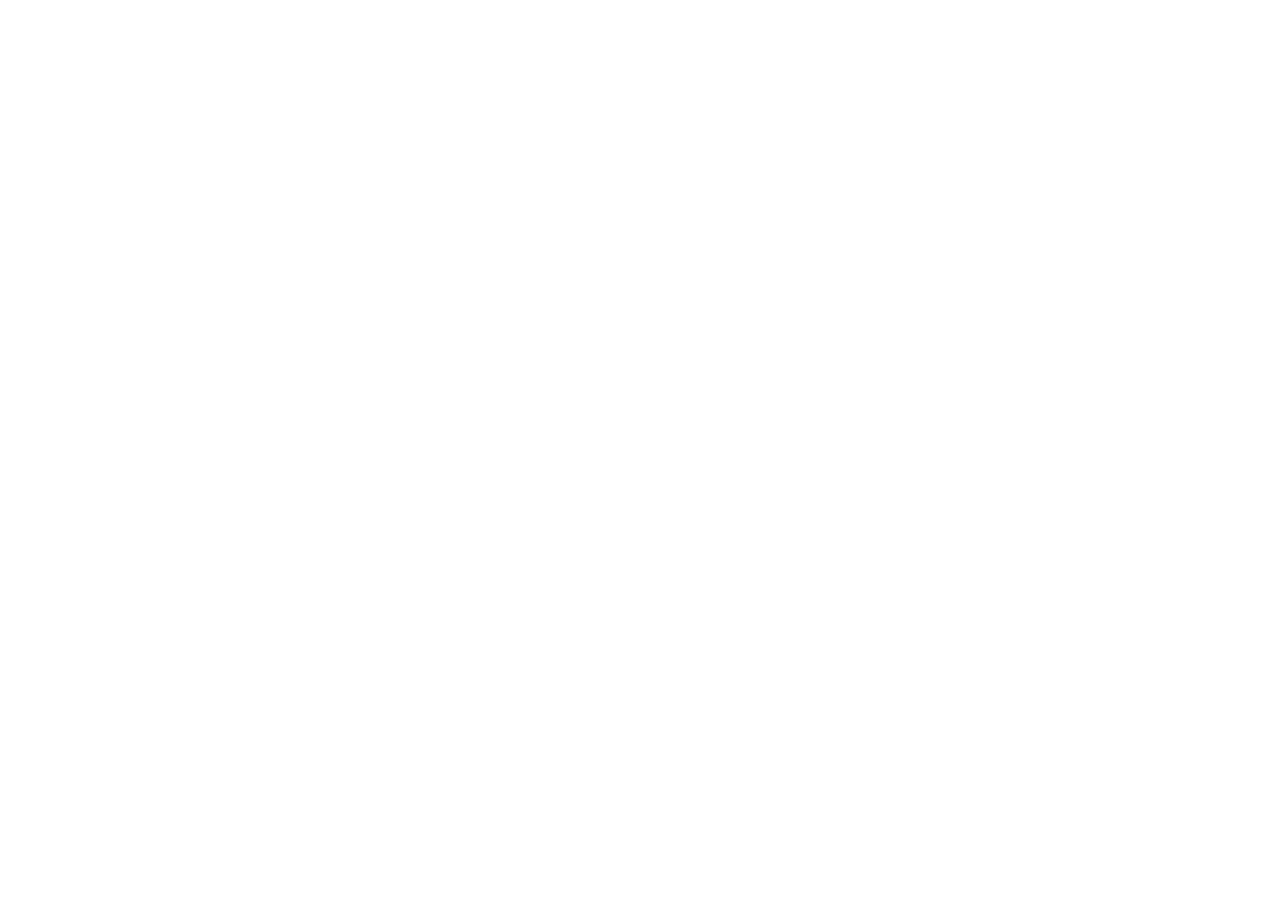
==== index.html @ eac00b84 "Initial commit" ====
<!DOCTYPE html>
<html >
<head><meta charset="utf-8">
<meta name="viewport" content="width=device-width, initial-scale=1"><link rel="modulepreload" as="script" crossorigin href="/_nuxt/entry.cf48fa5a.js"><link rel="preload" as="style" href="/_nuxt/entry.d0f73eef.css"><link rel="prefetch" as="script" crossorigin href="/_nuxt/default.b91832b4.js"><link rel="prefetch" as="style" href="/_nuxt/error-404.8bdbaeb8.css"><link rel="prefetch" as="script" crossorigin href="/_nuxt/error-404.e54e3417.js"><link rel="prefetch" as="style" href="/_nuxt/error-500.b63a96f5.css"><link rel="prefetch" as="script" crossorigin href="/_nuxt/error-500.52446bf1.js"><link rel="stylesheet" href="/_nuxt/entry.d0f73eef.css"><script>"use strict";(()=>{const a=window,e=document.documentElement,m=["dark","light"],c=window.localStorage.getItem("nuxt-color-mode")||"system";let n=c==="system"?f():c;const l=e.getAttribute("data-color-mode-forced");l&&(n=l),i(n),a["__NUXT_COLOR_MODE__"]={preference:c,value:n,getColorScheme:f,addColorScheme:i,removeColorScheme:d};function i(o){const t=""+o+"",s="";e.classList?e.classList.add(t):e.className+=" "+t,s&&e.setAttribute("data-"+s,o)}function d(o){const t=""+o+"",s="";e.classList?e.classList.remove(t):e.className=e.className.replace(new RegExp(t,"g"),""),s&&e.removeAttribute("data-"+s)}function r(o){return a.matchMedia("(prefers-color-scheme"+o+")")}function f(){if(a.matchMedia&&r("").media!=="not all"){for(const o of m)if(r(":"+o).matches)return o}return"light"}})();
</script>
<script>
async function register () {
  const registration = await navigator.serviceWorker.register('/sw.js')
  await navigator.serviceWorker.ready
  registration.active.addEventListener('statechange', (event) => {
    if (event.target.state === 'activated') {
      window.location.reload()
    }
  })
}
if ('serviceWorker' in navigator) {
  if (location.hostname !== 'localhost' && location.protocol === 'http:') {
    location.replace(location.href.replace('http://', 'https://'))
  } else {
    register()
  }
}
</script>

</head>
<body ><div id="__nuxt"><svg class="nuxt-spa-loading" xmlns="http://www.w3.org/2000/svg" viewBox="0 0 37 25" fill="none" width="80"><path d="M24.236 22.006h10.742L25.563 5.822l-8.979 14.31a4 4 0 0 1-3.388 1.874H2.978l11.631-20 5.897 10.567"></path></svg><style>.nuxt-spa-loading{position:fixed;top:50%;left:50%;transform:translate(-50%, -50%)}.nuxt-spa-loading>path{fill:none;stroke:#00DC82;stroke-width:4px;stroke-linecap:round;stroke-linejoin:round;stroke-dasharray:128;stroke-dashoffset:128;animation:nuxt-spa-loading-move 3s linear infinite}@keyframes nuxt-spa-loading-move{100%{stroke-dashoffset:-128}}</style></div><script type="application/json" id="__NUXT_DATA__" data-ssr="false">[{"_errors":1,"serverRendered":2,"data":3,"state":4},{},false,{},{}]</script><script>window.__NUXT__={};window.__NUXT__.config={public:{},app:{baseURL:"/",buildAssetsDir:"/_nuxt/",cdnURL:""}}</script><script type="module" src="/_nuxt/entry.cf48fa5a.js" crossorigin></script></body>
</html>
---- _nuxt/entry.d0f73eef.css ----
/*! tailwindcss v3.3.2 | MIT License | https://tailwindcss.com*/*,:after,:before{border:0 solid #e5e7eb;box-sizing:border-box}:after,:before{--tw-content:""}html{-webkit-text-size-adjust:100%;font-feature-settings:normal;font-family:ui-sans-serif,system-ui,-apple-system,BlinkMacSystemFont,Segoe UI,Roboto,Helvetica Neue,Arial,Noto Sans,sans-serif,Apple Color Emoji,Segoe UI Emoji,Segoe UI Symbol,Noto Color Emoji;font-variation-settings:normal;line-height:1.5;tab-size:4}body{line-height:inherit;margin:0}hr{border-top-width:1px;color:inherit;height:0}abbr:where([title]){-webkit-text-decoration:underline dotted;text-decoration:underline dotted}h1,h2,h3,h4,h5,h6{font-size:inherit;font-weight:inherit}a{color:inherit;text-decoration:inherit}b,strong{font-weight:bolder}code,kbd,pre,samp{font-family:ui-monospace,SFMono-Regular,Menlo,Monaco,Consolas,Liberation Mono,Courier New,monospace;font-size:1em}small{font-size:80%}sub,sup{font-size:75%;line-height:0;position:relative;vertical-align:baseline}sub{bottom:-.25em}sup{top:-.5em}table{border-collapse:collapse;border-color:inherit;text-indent:0}button,input,optgroup,select,textarea{color:inherit;font-family:inherit;font-size:100%;font-weight:inherit;line-height:inherit;margin:0;padding:0}button,select{text-transform:none}[type=button],[type=reset],[type=submit],button{-webkit-appearance:button;background-color:transparent;background-image:none}:-moz-focusring{outline:auto}:-moz-ui-invalid{box-shadow:none}progress{vertical-align:baseline}::-webkit-inner-spin-button,::-webkit-outer-spin-button{height:auto}[type=search]{-webkit-appearance:textfield;outline-offset:-2px}::-webkit-search-decoration{-webkit-appearance:none}::-webkit-file-upload-button{-webkit-appearance:button;font:inherit}summary{display:list-item}blockquote,dd,dl,figure,h1,h2,h3,h4,h5,h6,hr,p,pre{margin:0}fieldset{margin:0}fieldset,legend{padding:0}menu,ol,ul{list-style:none;margin:0;padding:0}textarea{resize:vertical}input::placeholder,textarea::placeholder{color:#9ca3af;opacity:1}[role=button],button{cursor:pointer}:disabled{cursor:default}audio,canvas,embed,iframe,img,object,svg,video{display:block;vertical-align:middle}img,video{height:auto;max-width:100%}[hidden]{display:none}*,:after,:before{--tw-border-spacing-x:0;--tw-border-spacing-y:0;--tw-translate-x:0;--tw-translate-y:0;--tw-rotate:0;--tw-skew-x:0;--tw-skew-y:0;--tw-scale-x:1;--tw-scale-y:1;--tw-pan-x: ;--tw-pan-y: ;--tw-pinch-zoom: ;--tw-scroll-snap-strictness:proximity;--tw-gradient-from-position: ;--tw-gradient-via-position: ;--tw-gradient-to-position: ;--tw-ordinal: ;--tw-slashed-zero: ;--tw-numeric-figure: ;--tw-numeric-spacing: ;--tw-numeric-fraction: ;--tw-ring-inset: ;--tw-ring-offset-width:0px;--tw-ring-offset-color:#fff;--tw-ring-color:rgba(59,130,246,.5);--tw-ring-offset-shadow:0 0 #0000;--tw-ring-shadow:0 0 #0000;--tw-shadow:0 0 #0000;--tw-shadow-colored:0 0 #0000;--tw-blur: ;--tw-brightness: ;--tw-contrast: ;--tw-grayscale: ;--tw-hue-rotate: ;--tw-invert: ;--tw-saturate: ;--tw-sepia: ;--tw-drop-shadow: ;--tw-backdrop-blur: ;--tw-backdrop-brightness: ;--tw-backdrop-contrast: ;--tw-backdrop-grayscale: ;--tw-backdrop-hue-rotate: ;--tw-backdrop-invert: ;--tw-backdrop-opacity: ;--tw-backdrop-saturate: ;--tw-backdrop-sepia: }::backdrop{--tw-border-spacing-x:0;--tw-border-spacing-y:0;--tw-translate-x:0;--tw-translate-y:0;--tw-rotate:0;--tw-skew-x:0;--tw-skew-y:0;--tw-scale-x:1;--tw-scale-y:1;--tw-pan-x: ;--tw-pan-y: ;--tw-pinch-zoom: ;--tw-scroll-snap-strictness:proximity;--tw-gradient-from-position: ;--tw-gradient-via-position: ;--tw-gradient-to-position: ;--tw-ordinal: ;--tw-slashed-zero: ;--tw-numeric-figure: ;--tw-numeric-spacing: ;--tw-numeric-fraction: ;--tw-ring-inset: ;--tw-ring-offset-width:0px;--tw-ring-offset-color:#fff;--tw-ring-color:rgba(59,130,246,.5);--tw-ring-offset-shadow:0 0 #0000;--tw-ring-shadow:0 0 #0000;--tw-shadow:0 0 #0000;--tw-shadow-colored:0 0 #0000;--tw-blur: ;--tw-brightness: ;--tw-contrast: ;--tw-grayscale: ;--tw-hue-rotate: ;--tw-invert: ;--tw-saturate: ;--tw-sepia: ;--tw-drop-shadow: ;--tw-backdrop-blur: ;--tw-backdrop-brightness: ;--tw-backdrop-contrast: ;--tw-backdrop-grayscale: ;--tw-backdrop-hue-rotate: ;--tw-backdrop-invert: ;--tw-backdrop-opacity: ;--tw-backdrop-saturate: ;--tw-backdrop-sepia: }.container{width:100%}@media (min-width:640px){.container{max-width:640px}}@media (min-width:768px){.container{max-width:768px}}@media (min-width:1024px){.container{max-width:1024px}}@media (min-width:1280px){.container{max-width:1280px}}@media (min-width:1536px){.container{max-width:1536px}}.fixed{position:fixed}.relative{position:relative}.inset-0{inset:0}.z-10{z-index:10}.mx-auto{margin-left:auto;margin-right:auto}.my-4{margin-bottom:1rem;margin-top:1rem}.my-5{margin-bottom:1.25rem;margin-top:1.25rem}.mb-3{margin-bottom:.75rem}.mt-2{margin-top:.5rem}.flex{display:flex}.h-10{height:2.5rem}.h-12{height:3rem}.h-24{height:6rem}.h-8{height:2rem}.h-full{height:100%}.max-h-\[80vh\]{max-height:80vh}.min-h-full{min-height:100%}.w-16{width:4rem}.w-24{width:6rem}.w-fit{width:-moz-fit-content;width:fit-content}.w-full{width:100%}.max-w-3xl{max-width:48rem}.scale-100{--tw-scale-x:1;--tw-scale-y:1;transform:translate(var(--tw-translate-x),var(--tw-translate-y)) rotate(var(--tw-rotate)) skew(var(--tw-skew-x)) skewY(var(--tw-skew-y)) scaleX(1) scaleY(1);transform:translate(var(--tw-translate-x),var(--tw-translate-y)) rotate(var(--tw-rotate)) skew(var(--tw-skew-x)) skewY(var(--tw-skew-y)) scaleX(var(--tw-scale-x)) scaleY(var(--tw-scale-y))}.scale-95{--tw-scale-x:.95;--tw-scale-y:.95;transform:translate(var(--tw-translate-x),var(--tw-translate-y)) rotate(var(--tw-rotate)) skew(var(--tw-skew-x)) skewY(var(--tw-skew-y)) scaleX(.95) scaleY(.95)}.scale-95,.transform{transform:translate(var(--tw-translate-x),var(--tw-translate-y)) rotate(var(--tw-rotate)) skew(var(--tw-skew-x)) skewY(var(--tw-skew-y)) scaleX(var(--tw-scale-x)) scaleY(var(--tw-scale-y))}.cursor-pointer{cursor:pointer}.list-inside{list-style-position:inside}.list-disc{list-style-type:disc}.flex-wrap{flex-wrap:wrap}.items-center{align-items:center}.justify-center{justify-content:center}.justify-between{justify-content:space-between}.gap-2{gap:.5rem}.gap-3{gap:.75rem}.gap-4{gap:1rem}.space-y-1>:not([hidden])~:not([hidden]){--tw-space-y-reverse:0;margin-bottom:0;margin-bottom:calc(.25rem*var(--tw-space-y-reverse));margin-top:.25rem;margin-top:calc(.25rem*(1 - var(--tw-space-y-reverse)))}.overflow-auto{overflow:auto}.overflow-hidden{overflow:hidden}.overflow-y-auto{overflow-y:auto}.rounded-2xl{border-radius:1rem}.rounded-full{border-radius:9999px}.rounded-md{border-radius:.375rem}.rounded-sm{border-radius:.125rem}.border{border-width:1px}.border-2{border-width:2px}.border-b{border-bottom-width:1px}.border-gray-200{--tw-border-opacity:1;border-color:#e5e7eb;border-color:rgb(229 231 235/var(--tw-border-opacity))}.border-gray-900{--tw-border-opacity:1;border-color:#111827;border-color:rgb(17 24 39/var(--tw-border-opacity))}.border-green-700{--tw-border-opacity:1;border-color:#15803d;border-color:rgb(21 128 61/var(--tw-border-opacity))}.border-slate-900{--tw-border-opacity:1;border-color:#0f172a;border-color:rgb(15 23 42/var(--tw-border-opacity))}.bg-gray-300{--tw-bg-opacity:1;background-color:#d1d5db;background-color:rgb(209 213 219/var(--tw-bg-opacity))}.bg-gray-600{--tw-bg-opacity:1;background-color:#4b5563;background-color:rgb(75 85 99/var(--tw-bg-opacity))}.bg-green-700{--tw-bg-opacity:1;background-color:#15803d;background-color:rgb(21 128 61/var(--tw-bg-opacity))}.bg-slate-500{--tw-bg-opacity:1;background-color:#64748b;background-color:rgb(100 116 139/var(--tw-bg-opacity))}.bg-white{--tw-bg-opacity:1;background-color:#fff;background-color:rgb(255 255 255/var(--tw-bg-opacity))}.bg-opacity-25{--tw-bg-opacity:.25}.p-1{padding:.25rem}.p-2{padding:.5rem}.p-4{padding:1rem}.px-4{padding-left:1rem;padding-right:1rem}.px-5{padding-left:1.25rem;padding-right:1.25rem}.py-1{padding-bottom:.25rem;padding-top:.25rem}.py-2{padding-bottom:.5rem;padding-top:.5rem}.py-4{padding-bottom:1rem;padding-top:1rem}.pb-2{padding-bottom:.5rem}.pb-4{padding-bottom:1rem}.pl-1{padding-left:.25rem}.pl-2{padding-left:.5rem}.pr-1{padding-right:.25rem}.pt-2{padding-top:.5rem}.pt-4{padding-top:1rem}.text-left{text-align:left}.text-center{text-align:center}.text-right{text-align:right}.text-justify{text-align:justify}.align-middle{vertical-align:middle}.font-serif{font-family:ui-serif,Georgia,Cambria,Times New Roman,Times,serif}.text-2xl{font-size:1.5rem;line-height:2rem}.text-base{font-size:1rem;line-height:1.5rem}.text-lg{font-size:1.125rem;line-height:1.75rem}.text-sm{font-size:.875rem;line-height:1.25rem}.text-xs{font-size:.75rem;line-height:1rem}.font-medium{font-weight:500}.font-semibold{font-weight:600}.font-thin{font-weight:100}.italic{font-style:italic}.leading-6{line-height:1.5rem}.text-gray-100{--tw-text-opacity:1;color:#f3f4f6;color:rgb(243 244 246/var(--tw-text-opacity))}.text-gray-500{--tw-text-opacity:1;color:#6b7280;color:rgb(107 114 128/var(--tw-text-opacity))}.text-gray-600{--tw-text-opacity:1;color:#4b5563;color:rgb(75 85 99/var(--tw-text-opacity))}.text-gray-700{--tw-text-opacity:1;color:#374151;color:rgb(55 65 81/var(--tw-text-opacity))}.text-gray-800{--tw-text-opacity:1;color:#1f2937;color:rgb(31 41 55/var(--tw-text-opacity))}.text-gray-900{--tw-text-opacity:1;color:#111827;color:rgb(17 24 39/var(--tw-text-opacity))}.text-green-400{--tw-text-opacity:1;color:#4ade80;color:rgb(74 222 128/var(--tw-text-opacity))}.text-green-700{--tw-text-opacity:1;color:#15803d;color:rgb(21 128 61/var(--tw-text-opacity))}.opacity-0{opacity:0}.opacity-100{opacity:1}.shadow-lg{--tw-shadow:0 10px 15px -3px rgba(0,0,0,.1),0 4px 6px -4px rgba(0,0,0,.1);--tw-shadow-colored:0 10px 15px -3px var(--tw-shadow-color),0 4px 6px -4px var(--tw-shadow-color);box-shadow:0 0 #0000,0 0 #0000,0 10px 15px -3px #0000001a,0 4px 6px -4px #0000001a;box-shadow:var(--tw-ring-offset-shadow,0 0 #0000),var(--tw-ring-shadow,0 0 #0000),var(--tw-shadow)}.shadow-xl{--tw-shadow:0 20px 25px -5px rgba(0,0,0,.1),0 8px 10px -6px rgba(0,0,0,.1);--tw-shadow-colored:0 20px 25px -5px var(--tw-shadow-color),0 8px 10px -6px var(--tw-shadow-color);box-shadow:0 0 #0000,0 0 #0000,0 20px 25px -5px #0000001a,0 8px 10px -6px #0000001a;box-shadow:var(--tw-ring-offset-shadow,0 0 #0000),var(--tw-ring-shadow,0 0 #0000),var(--tw-shadow)}.transition-all{transition-duration:.15s;transition-property:all;transition-timing-function:cubic-bezier(.4,0,.2,1)}.duration-200{transition-duration:.2s}.duration-300{transition-duration:.3s}.ease-in{transition-timing-function:cubic-bezier(.4,0,1,1)}.ease-out{transition-timing-function:cubic-bezier(0,0,.2,1)}@media (min-width:768px){.md\:container{width:100%}@media (min-width:640px){.md\:container{max-width:640px}}@media (min-width:768px){.md\:container{max-width:768px}}@media (min-width:1024px){.md\:container{max-width:1024px}}@media (min-width:1280px){.md\:container{max-width:1280px}}@media (min-width:1536px){.md\:container{max-width:1536px}}}.hover\:text-green-700:hover{--tw-text-opacity:1;color:#15803d;color:rgb(21 128 61/var(--tw-text-opacity))}.hover\:underline:hover{text-decoration-line:underline}:is(.dark .dark\:border){border-width:1px}:is(.dark .dark\:border-gray-700){--tw-border-opacity:1;border-color:#374151;border-color:rgb(55 65 81/var(--tw-border-opacity))}:is(.dark .dark\:border-gray-800){--tw-border-opacity:1;border-color:#1f2937;border-color:rgb(31 41 55/var(--tw-border-opacity))}:is(.dark .dark\:border-gray-900){--tw-border-opacity:1;border-color:#111827;border-color:rgb(17 24 39/var(--tw-border-opacity))}:is(.dark .dark\:bg-black){--tw-bg-opacity:1;background-color:#000;background-color:rgb(0 0 0/var(--tw-bg-opacity))}:is(.dark .dark\:bg-gray-900){--tw-bg-opacity:1;background-color:#111827;background-color:rgb(17 24 39/var(--tw-bg-opacity))}:is(.dark .dark\:bg-gray-950){--tw-bg-opacity:1;background-color:#030712;background-color:rgb(3 7 18/var(--tw-bg-opacity))}:is(.dark .dark\:text-gray-200){--tw-text-opacity:1;color:#e5e7eb;color:rgb(229 231 235/var(--tw-text-opacity))}:is(.dark .dark\:text-gray-300){--tw-text-opacity:1;color:#d1d5db;color:rgb(209 213 219/var(--tw-text-opacity))}:is(.dark .dark\:text-gray-400){--tw-text-opacity:1;color:#9ca3af;color:rgb(156 163 175/var(--tw-text-opacity))}:is(.dark .dark\:text-gray-600){--tw-text-opacity:1;color:#4b5563;color:rgb(75 85 99/var(--tw-text-opacity))}:is(.dark .dark\:text-neutral-500){--tw-text-opacity:1;color:#737373;color:rgb(115 115 115/var(--tw-text-opacity))}:is(.dark .dark\:text-white){--tw-text-opacity:1;color:#fff;color:rgb(255 255 255/var(--tw-text-opacity))}@media (min-width:768px){.md\:mx-auto{margin-left:auto;margin-right:auto}}@media (min-width:1024px){.lg\:px-40{padding-left:10rem;padding-right:10rem}.lg\:pb-10{padding-bottom:2.5rem}}
---- _nuxt/error-404.8bdbaeb8.css ----
.spotlight[data-v-30d2164e]{background:linear-gradient(45deg,#00dc82,#36e4da 50%,#0047e1);bottom:-30vh;filter:blur(20vh);height:40vh}.gradient-border[data-v-30d2164e]{-webkit-backdrop-filter:blur(10px);backdrop-filter:blur(10px);border-radius:.5rem;position:relative}@media (prefers-color-scheme:light){.gradient-border[data-v-30d2164e]{background-color:#ffffff4d}.gradient-border[data-v-30d2164e]:before{background:linear-gradient(90deg,#e2e2e2,#e2e2e2 25%,#00dc82 50%,#36e4da 75%,#0047e1)}}@media (prefers-color-scheme:dark){.gradient-border[data-v-30d2164e]{background-color:#1414144d}.gradient-border[data-v-30d2164e]:before{background:linear-gradient(90deg,#303030,#303030 25%,#00dc82 50%,#36e4da 75%,#0047e1)}}.gradient-border[data-v-30d2164e]:before{background-size:400% auto;border-radius:.5rem;bottom:0;content:"";left:0;-webkit-mask:linear-gradient(#fff 0 0) content-box,linear-gradient(#fff 0 0);mask:linear-gradient(#fff 0 0) content-box,linear-gradient(#fff 0 0);-webkit-mask-composite:xor;mask-composite:exclude;opacity:.5;padding:2px;position:absolute;right:0;top:0;transition:background-position .3s ease-in-out,opacity .2s ease-in-out;width:100%}.gradient-border[data-v-30d2164e]:hover:before{background-position:-50% 0;opacity:1}.bg-white[data-v-30d2164e]{--tw-bg-opacity:1;background-color:#fff;background-color:rgba(255,255,255,var(--tw-bg-opacity))}.cursor-pointer[data-v-30d2164e]{cursor:pointer}.flex[data-v-30d2164e]{display:flex}.grid[data-v-30d2164e]{display:grid}.place-content-center[data-v-30d2164e]{place-content:center}.items-center[data-v-30d2164e]{align-items:center}.justify-center[data-v-30d2164e]{justify-content:center}.font-sans[data-v-30d2164e]{font-family:ui-sans-serif,system-ui,-apple-system,BlinkMacSystemFont,Segoe UI,Roboto,Helvetica Neue,Arial,Noto Sans,sans-serif,Apple Color Emoji,Segoe UI Emoji,Segoe UI Symbol,Noto Color Emoji}.font-medium[data-v-30d2164e]{font-weight:500}.font-light[data-v-30d2164e]{font-weight:300}.text-8xl[data-v-30d2164e]{font-size:6rem;line-height:1}.text-xl[data-v-30d2164e]{font-size:1.25rem;line-height:1.75rem}.leading-tight[data-v-30d2164e]{line-height:1.25}.mb-8[data-v-30d2164e]{margin-bottom:2rem}.mb-16[data-v-30d2164e]{margin-bottom:4rem}.max-w-520px[data-v-30d2164e]{max-width:520px}.min-h-screen[data-v-30d2164e]{min-height:100vh}.overflow-hidden[data-v-30d2164e]{overflow:hidden}.px-8[data-v-30d2164e]{padding-left:2rem;padding-right:2rem}.py-2[data-v-30d2164e]{padding-bottom:.5rem;padding-top:.5rem}.px-4[data-v-30d2164e]{padding-left:1rem;padding-right:1rem}.fixed[data-v-30d2164e]{position:fixed}.left-0[data-v-30d2164e]{left:0}.right-0[data-v-30d2164e]{right:0}.text-center[data-v-30d2164e]{text-align:center}.text-black[data-v-30d2164e]{--tw-text-opacity:1;color:#000;color:rgba(0,0,0,var(--tw-text-opacity))}.antialiased[data-v-30d2164e]{-webkit-font-smoothing:antialiased;-moz-osx-font-smoothing:grayscale}.w-full[data-v-30d2164e]{width:100%}.z-10[data-v-30d2164e]{z-index:10}.z-20[data-v-30d2164e]{z-index:20}@media (min-width:640px){.sm\:text-4xl[data-v-30d2164e]{font-size:2.25rem;line-height:2.5rem}.sm\:text-xl[data-v-30d2164e]{font-size:1.25rem;line-height:1.75rem}.sm\:text-10xl[data-v-30d2164e]{font-size:10rem;line-height:1}.sm\:px-0[data-v-30d2164e]{padding-left:0;padding-right:0}.sm\:py-3[data-v-30d2164e]{padding-bottom:.75rem;padding-top:.75rem}.sm\:px-6[data-v-30d2164e]{padding-left:1.5rem;padding-right:1.5rem}}@media (prefers-color-scheme:dark){.dark\:bg-black[data-v-30d2164e]{--tw-bg-opacity:1;background-color:#000;background-color:rgba(0,0,0,var(--tw-bg-opacity))}.dark\:text-white[data-v-30d2164e]{--tw-text-opacity:1;color:#fff;color:rgba(255,255,255,var(--tw-text-opacity))}}
---- _nuxt/error-500.b63a96f5.css ----
.spotlight[data-v-32388612]{background:linear-gradient(45deg,#00dc82,#36e4da 50%,#0047e1);filter:blur(20vh)}.bg-white[data-v-32388612]{--tw-bg-opacity:1;background-color:#fff;background-color:rgba(255,255,255,var(--tw-bg-opacity))}.grid[data-v-32388612]{display:grid}.place-content-center[data-v-32388612]{place-content:center}.font-sans[data-v-32388612]{font-family:ui-sans-serif,system-ui,-apple-system,BlinkMacSystemFont,Segoe UI,Roboto,Helvetica Neue,Arial,Noto Sans,sans-serif,Apple Color Emoji,Segoe UI Emoji,Segoe UI Symbol,Noto Color Emoji}.font-medium[data-v-32388612]{font-weight:500}.font-light[data-v-32388612]{font-weight:300}.h-1\/2[data-v-32388612]{height:50%}.text-8xl[data-v-32388612]{font-size:6rem;line-height:1}.text-xl[data-v-32388612]{font-size:1.25rem;line-height:1.75rem}.leading-tight[data-v-32388612]{line-height:1.25}.mb-8[data-v-32388612]{margin-bottom:2rem}.mb-16[data-v-32388612]{margin-bottom:4rem}.max-w-520px[data-v-32388612]{max-width:520px}.min-h-screen[data-v-32388612]{min-height:100vh}.overflow-hidden[data-v-32388612]{overflow:hidden}.px-8[data-v-32388612]{padding-left:2rem;padding-right:2rem}.fixed[data-v-32388612]{position:fixed}.left-0[data-v-32388612]{left:0}.right-0[data-v-32388612]{right:0}.-bottom-1\/2[data-v-32388612]{bottom:-50%}.text-center[data-v-32388612]{text-align:center}.text-black[data-v-32388612]{--tw-text-opacity:1;color:#000;color:rgba(0,0,0,var(--tw-text-opacity))}.antialiased[data-v-32388612]{-webkit-font-smoothing:antialiased;-moz-osx-font-smoothing:grayscale}@media (min-width:640px){.sm\:text-4xl[data-v-32388612]{font-size:2.25rem;line-height:2.5rem}.sm\:text-10xl[data-v-32388612]{font-size:10rem;line-height:1}.sm\:px-0[data-v-32388612]{padding-left:0;padding-right:0}}@media (prefers-color-scheme:dark){.dark\:bg-black[data-v-32388612]{--tw-bg-opacity:1;background-color:#000;background-color:rgba(0,0,0,var(--tw-bg-opacity))}.dark\:text-white[data-v-32388612]{--tw-text-opacity:1;color:#fff;color:rgba(255,255,255,var(--tw-text-opacity))}}
---- _nuxt/entry.d0f73eef.css ----
/*! tailwindcss v3.3.2 | MIT License | https://tailwindcss.com*/*,:after,:before{border:0 solid #e5e7eb;box-sizing:border-box}:after,:before{--tw-content:""}html{-webkit-text-size-adjust:100%;font-feature-settings:normal;font-family:ui-sans-serif,system-ui,-apple-system,BlinkMacSystemFont,Segoe UI,Roboto,Helvetica Neue,Arial,Noto Sans,sans-serif,Apple Color Emoji,Segoe UI Emoji,Segoe UI Symbol,Noto Color Emoji;font-variation-settings:normal;line-height:1.5;tab-size:4}body{line-height:inherit;margin:0}hr{border-top-width:1px;color:inherit;height:0}abbr:where([title]){-webkit-text-decoration:underline dotted;text-decoration:underline dotted}h1,h2,h3,h4,h5,h6{font-size:inherit;font-weight:inherit}a{color:inherit;text-decoration:inherit}b,strong{font-weight:bolder}code,kbd,pre,samp{font-family:ui-monospace,SFMono-Regular,Menlo,Monaco,Consolas,Liberation Mono,Courier New,monospace;font-size:1em}small{font-size:80%}sub,sup{font-size:75%;line-height:0;position:relative;vertical-align:baseline}sub{bottom:-.25em}sup{top:-.5em}table{border-collapse:collapse;border-color:inherit;text-indent:0}button,input,optgroup,select,textarea{color:inherit;font-family:inherit;font-size:100%;font-weight:inherit;line-height:inherit;margin:0;padding:0}button,select{text-transform:none}[type=button],[type=reset],[type=submit],button{-webkit-appearance:button;background-color:transparent;background-image:none}:-moz-focusring{outline:auto}:-moz-ui-invalid{box-shadow:none}progress{vertical-align:baseline}::-webkit-inner-spin-button,::-webkit-outer-spin-button{height:auto}[type=search]{-webkit-appearance:textfield;outline-offset:-2px}::-webkit-search-decoration{-webkit-appearance:none}::-webkit-file-upload-button{-webkit-appearance:button;font:inherit}summary{display:list-item}blockquote,dd,dl,figure,h1,h2,h3,h4,h5,h6,hr,p,pre{margin:0}fieldset{margin:0}fieldset,legend{padding:0}menu,ol,ul{list-style:none;margin:0;padding:0}textarea{resize:vertical}input::placeholder,textarea::placeholder{color:#9ca3af;opacity:1}[role=button],button{cursor:pointer}:disabled{cursor:default}audio,canvas,embed,iframe,img,object,svg,video{display:block;vertical-align:middle}img,video{height:auto;max-width:100%}[hidden]{display:none}*,:after,:before{--tw-border-spacing-x:0;--tw-border-spacing-y:0;--tw-translate-x:0;--tw-translate-y:0;--tw-rotate:0;--tw-skew-x:0;--tw-skew-y:0;--tw-scale-x:1;--tw-scale-y:1;--tw-pan-x: ;--tw-pan-y: ;--tw-pinch-zoom: ;--tw-scroll-snap-strictness:proximity;--tw-gradient-from-position: ;--tw-gradient-via-position: ;--tw-gradient-to-position: ;--tw-ordinal: ;--tw-slashed-zero: ;--tw-numeric-figure: ;--tw-numeric-spacing: ;--tw-numeric-fraction: ;--tw-ring-inset: ;--tw-ring-offset-width:0px;--tw-ring-offset-color:#fff;--tw-ring-color:rgba(59,130,246,.5);--tw-ring-offset-shadow:0 0 #0000;--tw-ring-shadow:0 0 #0000;--tw-shadow:0 0 #0000;--tw-shadow-colored:0 0 #0000;--tw-blur: ;--tw-brightness: ;--tw-contrast: ;--tw-grayscale: ;--tw-hue-rotate: ;--tw-invert: ;--tw-saturate: ;--tw-sepia: ;--tw-drop-shadow: ;--tw-backdrop-blur: ;--tw-backdrop-brightness: ;--tw-backdrop-contrast: ;--tw-backdrop-grayscale: ;--tw-backdrop-hue-rotate: ;--tw-backdrop-invert: ;--tw-backdrop-opacity: ;--tw-backdrop-saturate: ;--tw-backdrop-sepia: }::backdrop{--tw-border-spacing-x:0;--tw-border-spacing-y:0;--tw-translate-x:0;--tw-translate-y:0;--tw-rotate:0;--tw-skew-x:0;--tw-skew-y:0;--tw-scale-x:1;--tw-scale-y:1;--tw-pan-x: ;--tw-pan-y: ;--tw-pinch-zoom: ;--tw-scroll-snap-strictness:proximity;--tw-gradient-from-position: ;--tw-gradient-via-position: ;--tw-gradient-to-position: ;--tw-ordinal: ;--tw-slashed-zero: ;--tw-numeric-figure: ;--tw-numeric-spacing: ;--tw-numeric-fraction: ;--tw-ring-inset: ;--tw-ring-offset-width:0px;--tw-ring-offset-color:#fff;--tw-ring-color:rgba(59,130,246,.5);--tw-ring-offset-shadow:0 0 #0000;--tw-ring-shadow:0 0 #0000;--tw-shadow:0 0 #0000;--tw-shadow-colored:0 0 #0000;--tw-blur: ;--tw-brightness: ;--tw-contrast: ;--tw-grayscale: ;--tw-hue-rotate: ;--tw-invert: ;--tw-saturate: ;--tw-sepia: ;--tw-drop-shadow: ;--tw-backdrop-blur: ;--tw-backdrop-brightness: ;--tw-backdrop-contrast: ;--tw-backdrop-grayscale: ;--tw-backdrop-hue-rotate: ;--tw-backdrop-invert: ;--tw-backdrop-opacity: ;--tw-backdrop-saturate: ;--tw-backdrop-sepia: }.container{width:100%}@media (min-width:640px){.container{max-width:640px}}@media (min-width:768px){.container{max-width:768px}}@media (min-width:1024px){.container{max-width:1024px}}@media (min-width:1280px){.container{max-width:1280px}}@media (min-width:1536px){.container{max-width:1536px}}.fixed{position:fixed}.relative{position:relative}.inset-0{inset:0}.z-10{z-index:10}.mx-auto{margin-left:auto;margin-right:auto}.my-4{margin-bottom:1rem;margin-top:1rem}.my-5{margin-bottom:1.25rem;margin-top:1.25rem}.mb-3{margin-bottom:.75rem}.mt-2{margin-top:.5rem}.flex{display:flex}.h-10{height:2.5rem}.h-12{height:3rem}.h-24{height:6rem}.h-8{height:2rem}.h-full{height:100%}.max-h-\[80vh\]{max-height:80vh}.min-h-full{min-height:100%}.w-16{width:4rem}.w-24{width:6rem}.w-fit{width:-moz-fit-content;width:fit-content}.w-full{width:100%}.max-w-3xl{max-width:48rem}.scale-100{--tw-scale-x:1;--tw-scale-y:1;transform:translate(var(--tw-translate-x),var(--tw-translate-y)) rotate(var(--tw-rotate)) skew(var(--tw-skew-x)) skewY(var(--tw-skew-y)) scaleX(1) scaleY(1);transform:translate(var(--tw-translate-x),var(--tw-translate-y)) rotate(var(--tw-rotate)) skew(var(--tw-skew-x)) skewY(var(--tw-skew-y)) scaleX(var(--tw-scale-x)) scaleY(var(--tw-scale-y))}.scale-95{--tw-scale-x:.95;--tw-scale-y:.95;transform:translate(var(--tw-translate-x),var(--tw-translate-y)) rotate(var(--tw-rotate)) skew(var(--tw-skew-x)) skewY(var(--tw-skew-y)) scaleX(.95) scaleY(.95)}.scale-95,.transform{transform:translate(var(--tw-translate-x),var(--tw-translate-y)) rotate(var(--tw-rotate)) skew(var(--tw-skew-x)) skewY(var(--tw-skew-y)) scaleX(var(--tw-scale-x)) scaleY(var(--tw-scale-y))}.cursor-pointer{cursor:pointer}.list-inside{list-style-position:inside}.list-disc{list-style-type:disc}.flex-wrap{flex-wrap:wrap}.items-center{align-items:center}.justify-center{justify-content:center}.justify-between{justify-content:space-between}.gap-2{gap:.5rem}.gap-3{gap:.75rem}.gap-4{gap:1rem}.space-y-1>:not([hidden])~:not([hidden]){--tw-space-y-reverse:0;margin-bottom:0;margin-bottom:calc(.25rem*var(--tw-space-y-reverse));margin-top:.25rem;margin-top:calc(.25rem*(1 - var(--tw-space-y-reverse)))}.overflow-auto{overflow:auto}.overflow-hidden{overflow:hidden}.overflow-y-auto{overflow-y:auto}.rounded-2xl{border-radius:1rem}.rounded-full{border-radius:9999px}.rounded-md{border-radius:.375rem}.rounded-sm{border-radius:.125rem}.border{border-width:1px}.border-2{border-width:2px}.border-b{border-bottom-width:1px}.border-gray-200{--tw-border-opacity:1;border-color:#e5e7eb;border-color:rgb(229 231 235/var(--tw-border-opacity))}.border-gray-900{--tw-border-opacity:1;border-color:#111827;border-color:rgb(17 24 39/var(--tw-border-opacity))}.border-green-700{--tw-border-opacity:1;border-color:#15803d;border-color:rgb(21 128 61/var(--tw-border-opacity))}.border-slate-900{--tw-border-opacity:1;border-color:#0f172a;border-color:rgb(15 23 42/var(--tw-border-opacity))}.bg-gray-300{--tw-bg-opacity:1;background-color:#d1d5db;background-color:rgb(209 213 219/var(--tw-bg-opacity))}.bg-gray-600{--tw-bg-opacity:1;background-color:#4b5563;background-color:rgb(75 85 99/var(--tw-bg-opacity))}.bg-green-700{--tw-bg-opacity:1;background-color:#15803d;background-color:rgb(21 128 61/var(--tw-bg-opacity))}.bg-slate-500{--tw-bg-opacity:1;background-color:#64748b;background-color:rgb(100 116 139/var(--tw-bg-opacity))}.bg-white{--tw-bg-opacity:1;background-color:#fff;background-color:rgb(255 255 255/var(--tw-bg-opacity))}.bg-opacity-25{--tw-bg-opacity:.25}.p-1{padding:.25rem}.p-2{padding:.5rem}.p-4{padding:1rem}.px-4{padding-left:1rem;padding-right:1rem}.px-5{padding-left:1.25rem;padding-right:1.25rem}.py-1{padding-bottom:.25rem;padding-top:.25rem}.py-2{padding-bottom:.5rem;padding-top:.5rem}.py-4{padding-bottom:1rem;padding-top:1rem}.pb-2{padding-bottom:.5rem}.pb-4{padding-bottom:1rem}.pl-1{padding-left:.25rem}.pl-2{padding-left:.5rem}.pr-1{padding-right:.25rem}.pt-2{padding-top:.5rem}.pt-4{padding-top:1rem}.text-left{text-align:left}.text-center{text-align:center}.text-right{text-align:right}.text-justify{text-align:justify}.align-middle{vertical-align:middle}.font-serif{font-family:ui-serif,Georgia,Cambria,Times New Roman,Times,serif}.text-2xl{font-size:1.5rem;line-height:2rem}.text-base{font-size:1rem;line-height:1.5rem}.text-lg{font-size:1.125rem;line-height:1.75rem}.text-sm{font-size:.875rem;line-height:1.25rem}.text-xs{font-size:.75rem;line-height:1rem}.font-medium{font-weight:500}.font-semibold{font-weight:600}.font-thin{font-weight:100}.italic{font-style:italic}.leading-6{line-height:1.5rem}.text-gray-100{--tw-text-opacity:1;color:#f3f4f6;color:rgb(243 244 246/var(--tw-text-opacity))}.text-gray-500{--tw-text-opacity:1;color:#6b7280;color:rgb(107 114 128/var(--tw-text-opacity))}.text-gray-600{--tw-text-opacity:1;color:#4b5563;color:rgb(75 85 99/var(--tw-text-opacity))}.text-gray-700{--tw-text-opacity:1;color:#374151;color:rgb(55 65 81/var(--tw-text-opacity))}.text-gray-800{--tw-text-opacity:1;color:#1f2937;color:rgb(31 41 55/var(--tw-text-opacity))}.text-gray-900{--tw-text-opacity:1;color:#111827;color:rgb(17 24 39/var(--tw-text-opacity))}.text-green-400{--tw-text-opacity:1;color:#4ade80;color:rgb(74 222 128/var(--tw-text-opacity))}.text-green-700{--tw-text-opacity:1;color:#15803d;color:rgb(21 128 61/var(--tw-text-opacity))}.opacity-0{opacity:0}.opacity-100{opacity:1}.shadow-lg{--tw-shadow:0 10px 15px -3px rgba(0,0,0,.1),0 4px 6px -4px rgba(0,0,0,.1);--tw-shadow-colored:0 10px 15px -3px var(--tw-shadow-color),0 4px 6px -4px var(--tw-shadow-color);box-shadow:0 0 #0000,0 0 #0000,0 10px 15px -3px #0000001a,0 4px 6px -4px #0000001a;box-shadow:var(--tw-ring-offset-shadow,0 0 #0000),var(--tw-ring-shadow,0 0 #0000),var(--tw-shadow)}.shadow-xl{--tw-shadow:0 20px 25px -5px rgba(0,0,0,.1),0 8px 10px -6px rgba(0,0,0,.1);--tw-shadow-colored:0 20px 25px -5px var(--tw-shadow-color),0 8px 10px -6px var(--tw-shadow-color);box-shadow:0 0 #0000,0 0 #0000,0 20px 25px -5px #0000001a,0 8px 10px -6px #0000001a;box-shadow:var(--tw-ring-offset-shadow,0 0 #0000),var(--tw-ring-shadow,0 0 #0000),var(--tw-shadow)}.transition-all{transition-duration:.15s;transition-property:all;transition-timing-function:cubic-bezier(.4,0,.2,1)}.duration-200{transition-duration:.2s}.duration-300{transition-duration:.3s}.ease-in{transition-timing-function:cubic-bezier(.4,0,1,1)}.ease-out{transition-timing-function:cubic-bezier(0,0,.2,1)}@media (min-width:768px){.md\:container{width:100%}@media (min-width:640px){.md\:container{max-width:640px}}@media (min-width:768px){.md\:container{max-width:768px}}@media (min-width:1024px){.md\:container{max-width:1024px}}@media (min-width:1280px){.md\:container{max-width:1280px}}@media (min-width:1536px){.md\:container{max-width:1536px}}}.hover\:text-green-700:hover{--tw-text-opacity:1;color:#15803d;color:rgb(21 128 61/var(--tw-text-opacity))}.hover\:underline:hover{text-decoration-line:underline}:is(.dark .dark\:border){border-width:1px}:is(.dark .dark\:border-gray-700){--tw-border-opacity:1;border-color:#374151;border-color:rgb(55 65 81/var(--tw-border-opacity))}:is(.dark .dark\:border-gray-800){--tw-border-opacity:1;border-color:#1f2937;border-color:rgb(31 41 55/var(--tw-border-opacity))}:is(.dark .dark\:border-gray-900){--tw-border-opacity:1;border-color:#111827;border-color:rgb(17 24 39/var(--tw-border-opacity))}:is(.dark .dark\:bg-black){--tw-bg-opacity:1;background-color:#000;background-color:rgb(0 0 0/var(--tw-bg-opacity))}:is(.dark .dark\:bg-gray-900){--tw-bg-opacity:1;background-color:#111827;background-color:rgb(17 24 39/var(--tw-bg-opacity))}:is(.dark .dark\:bg-gray-950){--tw-bg-opacity:1;background-color:#030712;background-color:rgb(3 7 18/var(--tw-bg-opacity))}:is(.dark .dark\:text-gray-200){--tw-text-opacity:1;color:#e5e7eb;color:rgb(229 231 235/var(--tw-text-opacity))}:is(.dark .dark\:text-gray-300){--tw-text-opacity:1;color:#d1d5db;color:rgb(209 213 219/var(--tw-text-opacity))}:is(.dark .dark\:text-gray-400){--tw-text-opacity:1;color:#9ca3af;color:rgb(156 163 175/var(--tw-text-opacity))}:is(.dark .dark\:text-gray-600){--tw-text-opacity:1;color:#4b5563;color:rgb(75 85 99/var(--tw-text-opacity))}:is(.dark .dark\:text-neutral-500){--tw-text-opacity:1;color:#737373;color:rgb(115 115 115/var(--tw-text-opacity))}:is(.dark .dark\:text-white){--tw-text-opacity:1;color:#fff;color:rgb(255 255 255/var(--tw-text-opacity))}@media (min-width:768px){.md\:mx-auto{margin-left:auto;margin-right:auto}}@media (min-width:1024px){.lg\:px-40{padding-left:10rem;padding-right:10rem}.lg\:pb-10{padding-bottom:2.5rem}}
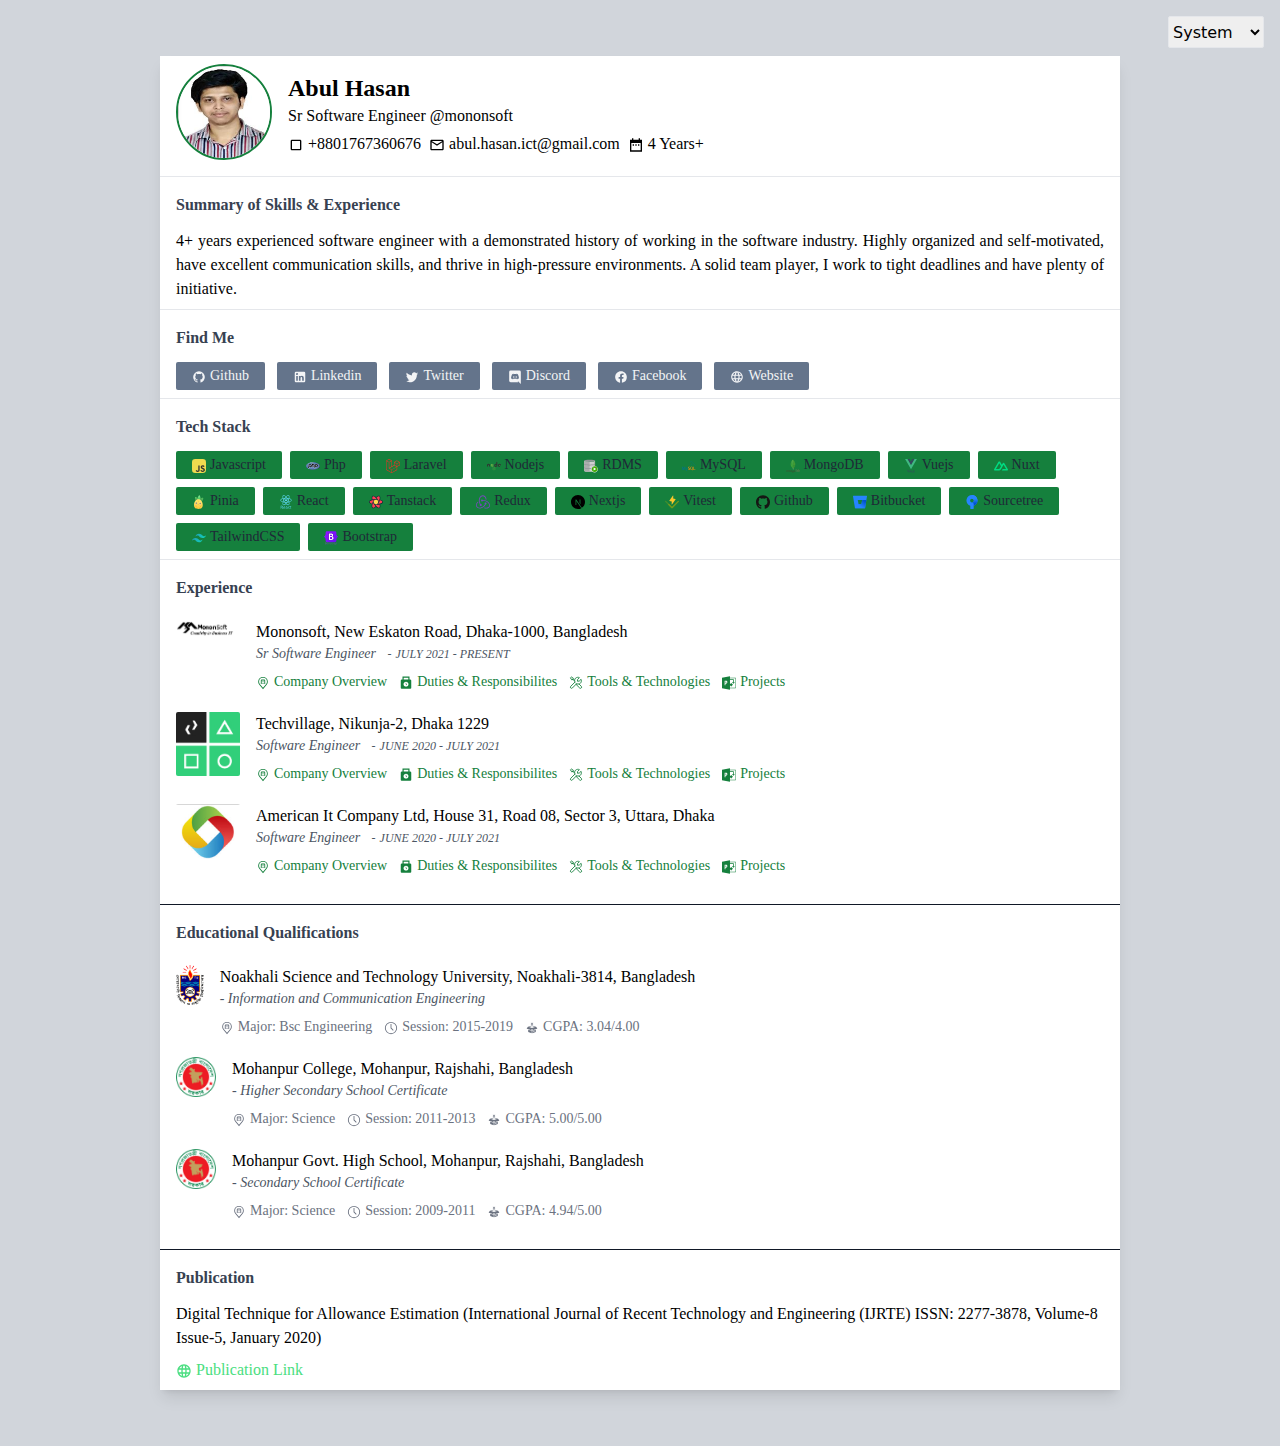
==== commit d9ba082e: "Project build" ====
--- a/index.html
+++ b/index.html
@@ -1,27 +1,7 @@
 <!DOCTYPE html>
 <html >
 <head><meta charset="utf-8">
-<meta name="viewport" content="width=device-width, initial-scale=1"><link rel="modulepreload" as="script" crossorigin href="/_nuxt/entry.cf48fa5a.js"><link rel="preload" as="style" href="/_nuxt/entry.d0f73eef.css"><link rel="prefetch" as="script" crossorigin href="/_nuxt/default.b91832b4.js"><link rel="prefetch" as="style" href="/_nuxt/error-404.8bdbaeb8.css"><link rel="prefetch" as="script" crossorigin href="/_nuxt/error-404.e54e3417.js"><link rel="prefetch" as="style" href="/_nuxt/error-500.b63a96f5.css"><link rel="prefetch" as="script" crossorigin href="/_nuxt/error-500.52446bf1.js"><link rel="stylesheet" href="/_nuxt/entry.d0f73eef.css"><script>"use strict";(()=>{const a=window,e=document.documentElement,m=["dark","light"],c=window.localStorage.getItem("nuxt-color-mode")||"system";let n=c==="system"?f():c;const l=e.getAttribute("data-color-mode-forced");l&&(n=l),i(n),a["__NUXT_COLOR_MODE__"]={preference:c,value:n,getColorScheme:f,addColorScheme:i,removeColorScheme:d};function i(o){const t=""+o+"",s="";e.classList?e.classList.add(t):e.className+=" "+t,s&&e.setAttribute("data-"+s,o)}function d(o){const t=""+o+"",s="";e.classList?e.classList.remove(t):e.className=e.className.replace(new RegExp(t,"g"),""),s&&e.removeAttribute("data-"+s)}function r(o){return a.matchMedia("(prefers-color-scheme"+o+")")}function f(){if(a.matchMedia&&r("").media!=="not all"){for(const o of m)if(r(":"+o).matches)return o}return"light"}})();
-</script>
-<script>
-async function register () {
-  const registration = await navigator.serviceWorker.register('/sw.js')
-  await navigator.serviceWorker.ready
-  registration.active.addEventListener('statechange', (event) => {
-    if (event.target.state === 'activated') {
-      window.location.reload()
-    }
-  })
-}
-if ('serviceWorker' in navigator) {
-  if (location.hostname !== 'localhost' && location.protocol === 'http:') {
-    location.replace(location.href.replace('http://', 'https://'))
-  } else {
-    register()
-  }
-}
-</script>
-
-</head>
-<body ><div id="__nuxt"><svg class="nuxt-spa-loading" xmlns="http://www.w3.org/2000/svg" viewBox="0 0 37 25" fill="none" width="80"><path d="M24.236 22.006h10.742L25.563 5.822l-8.979 14.31a4 4 0 0 1-3.388 1.874H2.978l11.631-20 5.897 10.567"></path></svg><style>.nuxt-spa-loading{position:fixed;top:50%;left:50%;transform:translate(-50%, -50%)}.nuxt-spa-loading>path{fill:none;stroke:#00DC82;stroke-width:4px;stroke-linecap:round;stroke-linejoin:round;stroke-dasharray:128;stroke-dashoffset:128;animation:nuxt-spa-loading-move 3s linear infinite}@keyframes nuxt-spa-loading-move{100%{stroke-dashoffset:-128}}</style></div><script type="application/json" id="__NUXT_DATA__" data-ssr="false">[{"_errors":1,"serverRendered":2,"data":3,"state":4},{},false,{},{}]</script><script>window.__NUXT__={};window.__NUXT__.config={public:{},app:{baseURL:"/",buildAssetsDir:"/_nuxt/",cdnURL:""}}</script><script type="module" src="/_nuxt/entry.cf48fa5a.js" crossorigin></script></body>
+<meta name="viewport" content="width=device-width, initial-scale=1"><link rel="preload" as="fetch" crossorigin="anonymous" href="/_payload.json"><link rel="modulepreload" as="script" crossorigin href="/_nuxt/entry.51bd98dc.js"><link rel="modulepreload" as="script" crossorigin href="/_nuxt/default.37da13a4.js"><link rel="modulepreload" as="script" crossorigin href="/_nuxt/index.d8e78a36.js"><link rel="modulepreload" as="script" crossorigin href="/_nuxt/Icon.ad0aacd1.js"><link rel="modulepreload" as="script" crossorigin href="/_nuxt/config.03d3bb90.js"><link rel="prefetch" as="script" crossorigin href="/_nuxt/error-404.602100ad.js"><link rel="prefetch" as="script" crossorigin href="/_nuxt/error-500.56ba6625.js"><link rel="prefetch" as="image" type="image/jpeg" href="/_nuxt/hasan.f13d466a.jpg"><style>.icon[data-v-c3ad5561]{display:inline-block;vertical-align:middle}</style><style>/*! tailwindcss v3.3.2 | MIT License | https://tailwindcss.com*/*,:after,:before{border:0 solid #e5e7eb;box-sizing:border-box}:after,:before{--tw-content:""}html{-webkit-text-size-adjust:100%;font-feature-settings:normal;font-family:ui-sans-serif,system-ui,-apple-system,BlinkMacSystemFont,Segoe UI,Roboto,Helvetica Neue,Arial,Noto Sans,sans-serif,Apple Color Emoji,Segoe UI Emoji,Segoe UI Symbol,Noto Color Emoji;font-variation-settings:normal;line-height:1.5;tab-size:4}body{line-height:inherit;margin:0}hr{border-top-width:1px;color:inherit;height:0}abbr:where([title]){-webkit-text-decoration:underline dotted;text-decoration:underline dotted}h1,h2,h3,h4,h5,h6{font-size:inherit;font-weight:inherit}a{color:inherit;text-decoration:inherit}b,strong{font-weight:bolder}code,kbd,pre,samp{font-family:ui-monospace,SFMono-Regular,Menlo,Monaco,Consolas,Liberation Mono,Courier New,monospace;font-size:1em}small{font-size:80%}sub,sup{font-size:75%;line-height:0;position:relative;vertical-align:baseline}sub{bottom:-.25em}sup{top:-.5em}table{border-collapse:collapse;border-color:inherit;text-indent:0}button,input,optgroup,select,textarea{color:inherit;font-family:inherit;font-size:100%;font-weight:inherit;line-height:inherit;margin:0;padding:0}button,select{text-transform:none}[type=button],[type=reset],[type=submit],button{-webkit-appearance:button;background-color:transparent;background-image:none}:-moz-focusring{outline:auto}:-moz-ui-invalid{box-shadow:none}progress{vertical-align:baseline}::-webkit-inner-spin-button,::-webkit-outer-spin-button{height:auto}[type=search]{-webkit-appearance:textfield;outline-offset:-2px}::-webkit-search-decoration{-webkit-appearance:none}::-webkit-file-upload-button{-webkit-appearance:button;font:inherit}summary{display:list-item}blockquote,dd,dl,figure,h1,h2,h3,h4,h5,h6,hr,p,pre{margin:0}fieldset{margin:0}fieldset,legend{padding:0}menu,ol,ul{list-style:none;margin:0;padding:0}textarea{resize:vertical}input::placeholder,textarea::placeholder{color:#9ca3af;opacity:1}[role=button],button{cursor:pointer}:disabled{cursor:default}audio,canvas,embed,iframe,img,object,svg,video{display:block;vertical-align:middle}img,video{height:auto;max-width:100%}[hidden]{display:none}*,:after,:before{--tw-border-spacing-x:0;--tw-border-spacing-y:0;--tw-translate-x:0;--tw-translate-y:0;--tw-rotate:0;--tw-skew-x:0;--tw-skew-y:0;--tw-scale-x:1;--tw-scale-y:1;--tw-pan-x: ;--tw-pan-y: ;--tw-pinch-zoom: ;--tw-scroll-snap-strictness:proximity;--tw-gradient-from-position: ;--tw-gradient-via-position: ;--tw-gradient-to-position: ;--tw-ordinal: ;--tw-slashed-zero: ;--tw-numeric-figure: ;--tw-numeric-spacing: ;--tw-numeric-fraction: ;--tw-ring-inset: ;--tw-ring-offset-width:0px;--tw-ring-offset-color:#fff;--tw-ring-color:rgba(59,130,246,.5);--tw-ring-offset-shadow:0 0 #0000;--tw-ring-shadow:0 0 #0000;--tw-shadow:0 0 #0000;--tw-shadow-colored:0 0 #0000;--tw-blur: ;--tw-brightness: ;--tw-contrast: ;--tw-grayscale: ;--tw-hue-rotate: ;--tw-invert: ;--tw-saturate: ;--tw-sepia: ;--tw-drop-shadow: ;--tw-backdrop-blur: ;--tw-backdrop-brightness: ;--tw-backdrop-contrast: ;--tw-backdrop-grayscale: ;--tw-backdrop-hue-rotate: ;--tw-backdrop-invert: ;--tw-backdrop-opacity: ;--tw-backdrop-saturate: ;--tw-backdrop-sepia: }::backdrop{--tw-border-spacing-x:0;--tw-border-spacing-y:0;--tw-translate-x:0;--tw-translate-y:0;--tw-rotate:0;--tw-skew-x:0;--tw-skew-y:0;--tw-scale-x:1;--tw-scale-y:1;--tw-pan-x: ;--tw-pan-y: ;--tw-pinch-zoom: ;--tw-scroll-snap-strictness:proximity;--tw-gradient-from-position: ;--tw-gradient-via-position: ;--tw-gradient-to-position: ;--tw-ordinal: ;--tw-slashed-zero: ;--tw-numeric-figure: ;--tw-numeric-spacing: ;--tw-numeric-fraction: ;--tw-ring-inset: ;--tw-ring-offset-width:0px;--tw-ring-offset-color:#fff;--tw-ring-color:rgba(59,130,246,.5);--tw-ring-offset-shadow:0 0 #0000;--tw-ring-shadow:0 0 #0000;--tw-shadow:0 0 #0000;--tw-shadow-colored:0 0 #0000;--tw-blur: ;--tw-brightness: ;--tw-contrast: ;--tw-grayscale: ;--tw-hue-rotate: ;--tw-invert: ;--tw-saturate: ;--tw-sepia: ;--tw-drop-shadow: ;--tw-backdrop-blur: ;--tw-backdrop-brightness: ;--tw-backdrop-contrast: ;--tw-backdrop-grayscale: ;--tw-backdrop-hue-rotate: ;--tw-backdrop-invert: ;--tw-backdrop-opacity: ;--tw-backdrop-saturate: ;--tw-backdrop-sepia: }.container{width:100%}@media (min-width:640px){.container{max-width:640px}}@media (min-width:768px){.container{max-width:768px}}@media (min-width:1024px){.container{max-width:1024px}}@media (min-width:1280px){.container{max-width:1280px}}@media (min-width:1536px){.container{max-width:1536px}}.fixed{position:fixed}.relative{position:relative}.inset-0{inset:0}.z-10{z-index:10}.mx-auto{margin-left:auto;margin-right:auto}.my-4{margin-bottom:1rem;margin-top:1rem}.my-5{margin-bottom:1.25rem;margin-top:1.25rem}.mb-3{margin-bottom:.75rem}.mt-2{margin-top:.5rem}.flex{display:flex}.h-10{height:2.5rem}.h-12{height:3rem}.h-24{height:6rem}.h-8{height:2rem}.h-full{height:100%}.max-h-\[80vh\]{max-height:80vh}.min-h-full{min-height:100%}.w-16{width:4rem}.w-24{width:6rem}.w-fit{width:-moz-fit-content;width:fit-content}.w-full{width:100%}.max-w-3xl{max-width:48rem}.scale-100{--tw-scale-x:1;--tw-scale-y:1;transform:translate(var(--tw-translate-x),var(--tw-translate-y)) rotate(var(--tw-rotate)) skewX(var(--tw-skew-x)) skewY(var(--tw-skew-y)) scaleX(1) scaleY(1);transform:translate(var(--tw-translate-x),var(--tw-translate-y)) rotate(var(--tw-rotate)) skewX(var(--tw-skew-x)) skewY(var(--tw-skew-y)) scaleX(var(--tw-scale-x)) scaleY(var(--tw-scale-y))}.scale-95{--tw-scale-x:.95;--tw-scale-y:.95;transform:translate(var(--tw-translate-x),var(--tw-translate-y)) rotate(var(--tw-rotate)) skewX(var(--tw-skew-x)) skewY(var(--tw-skew-y)) scaleX(.95) scaleY(.95)}.scale-95,.transform{transform:translate(var(--tw-translate-x),var(--tw-translate-y)) rotate(var(--tw-rotate)) skewX(var(--tw-skew-x)) skewY(var(--tw-skew-y)) scaleX(var(--tw-scale-x)) scaleY(var(--tw-scale-y))}.cursor-pointer{cursor:pointer}.list-inside{list-style-position:inside}.list-disc{list-style-type:disc}.flex-wrap{flex-wrap:wrap}.items-center{align-items:center}.justify-center{justify-content:center}.justify-between{justify-content:space-between}.gap-2{gap:.5rem}.gap-3{gap:.75rem}.gap-4{gap:1rem}.space-y-1>:not([hidden])~:not([hidden]){--tw-space-y-reverse:0;margin-bottom:0;margin-bottom:calc(.25rem*var(--tw-space-y-reverse));margin-top:.25rem;margin-top:calc(.25rem*(1 - var(--tw-space-y-reverse)))}.overflow-auto{overflow:auto}.overflow-hidden{overflow:hidden}.overflow-y-auto{overflow-y:auto}.rounded-2xl{border-radius:1rem}.rounded-full{border-radius:9999px}.rounded-md{border-radius:.375rem}.rounded-sm{border-radius:.125rem}.border{border-width:1px}.border-2{border-width:2px}.border-b{border-bottom-width:1px}.border-gray-200{--tw-border-opacity:1;border-color:#e5e7eb;border-color:rgb(229 231 235/var(--tw-border-opacity))}.border-gray-900{--tw-border-opacity:1;border-color:#111827;border-color:rgb(17 24 39/var(--tw-border-opacity))}.border-green-700{--tw-border-opacity:1;border-color:#15803d;border-color:rgb(21 128 61/var(--tw-border-opacity))}.border-slate-900{--tw-border-opacity:1;border-color:#0f172a;border-color:rgb(15 23 42/var(--tw-border-opacity))}.bg-gray-300{--tw-bg-opacity:1;background-color:#d1d5db;background-color:rgb(209 213 219/var(--tw-bg-opacity))}.bg-gray-600{--tw-bg-opacity:1;background-color:#4b5563;background-color:rgb(75 85 99/var(--tw-bg-opacity))}.bg-green-700{--tw-bg-opacity:1;background-color:#15803d;background-color:rgb(21 128 61/var(--tw-bg-opacity))}.bg-slate-500{--tw-bg-opacity:1;background-color:#64748b;background-color:rgb(100 116 139/var(--tw-bg-opacity))}.bg-white{--tw-bg-opacity:1;background-color:#fff;background-color:rgb(255 255 255/var(--tw-bg-opacity))}.bg-opacity-25{--tw-bg-opacity:0.25}.p-1{padding:.25rem}.p-2{padding:.5rem}.p-4{padding:1rem}.px-4{padding-left:1rem;padding-right:1rem}.px-5{padding-left:1.25rem;padding-right:1.25rem}.py-1{padding-bottom:.25rem;padding-top:.25rem}.py-2{padding-bottom:.5rem;padding-top:.5rem}.py-4{padding-bottom:1rem;padding-top:1rem}.pb-2{padding-bottom:.5rem}.pb-4{padding-bottom:1rem}.pl-1{padding-left:.25rem}.pl-2{padding-left:.5rem}.pr-1{padding-right:.25rem}.pt-2{padding-top:.5rem}.pt-4{padding-top:1rem}.text-left{text-align:left}.text-center{text-align:center}.text-right{text-align:right}.text-justify{text-align:justify}.align-middle{vertical-align:middle}.font-serif{font-family:ui-serif,Georgia,Cambria,Times New Roman,Times,serif}.text-2xl{font-size:1.5rem;line-height:2rem}.text-base{font-size:1rem;line-height:1.5rem}.text-lg{font-size:1.125rem;line-height:1.75rem}.text-sm{font-size:.875rem;line-height:1.25rem}.text-xs{font-size:.75rem;line-height:1rem}.font-medium{font-weight:500}.font-semibold{font-weight:600}.font-thin{font-weight:100}.italic{font-style:italic}.leading-6{line-height:1.5rem}.text-gray-100{--tw-text-opacity:1;color:#f3f4f6;color:rgb(243 244 246/var(--tw-text-opacity))}.text-gray-500{--tw-text-opacity:1;color:#6b7280;color:rgb(107 114 128/var(--tw-text-opacity))}.text-gray-600{--tw-text-opacity:1;color:#4b5563;color:rgb(75 85 99/var(--tw-text-opacity))}.text-gray-700{--tw-text-opacity:1;color:#374151;color:rgb(55 65 81/var(--tw-text-opacity))}.text-gray-800{--tw-text-opacity:1;color:#1f2937;color:rgb(31 41 55/var(--tw-text-opacity))}.text-gray-900{--tw-text-opacity:1;color:#111827;color:rgb(17 24 39/var(--tw-text-opacity))}.text-green-400{--tw-text-opacity:1;color:#4ade80;color:rgb(74 222 128/var(--tw-text-opacity))}.text-green-700{--tw-text-opacity:1;color:#15803d;color:rgb(21 128 61/var(--tw-text-opacity))}.opacity-0{opacity:0}.opacity-100{opacity:1}.shadow-lg{--tw-shadow:0 10px 15px -3px rgba(0,0,0,.1),0 4px 6px -4px rgba(0,0,0,.1);--tw-shadow-colored:0 10px 15px -3px var(--tw-shadow-color),0 4px 6px -4px var(--tw-shadow-color);box-shadow:0 0 #0000,0 0 #0000,0 10px 15px -3px rgba(0,0,0,.1),0 4px 6px -4px rgba(0,0,0,.1);box-shadow:var(--tw-ring-offset-shadow,0 0 #0000),var(--tw-ring-shadow,0 0 #0000),var(--tw-shadow)}.shadow-xl{--tw-shadow:0 20px 25px -5px rgba(0,0,0,.1),0 8px 10px -6px rgba(0,0,0,.1);--tw-shadow-colored:0 20px 25px -5px var(--tw-shadow-color),0 8px 10px -6px var(--tw-shadow-color);box-shadow:0 0 #0000,0 0 #0000,0 20px 25px -5px rgba(0,0,0,.1),0 8px 10px -6px rgba(0,0,0,.1);box-shadow:var(--tw-ring-offset-shadow,0 0 #0000),var(--tw-ring-shadow,0 0 #0000),var(--tw-shadow)}.transition-all{transition-duration:.15s;transition-property:all;transition-timing-function:cubic-bezier(.4,0,.2,1)}.duration-200{transition-duration:.2s}.duration-300{transition-duration:.3s}.ease-in{transition-timing-function:cubic-bezier(.4,0,1,1)}.ease-out{transition-timing-function:cubic-bezier(0,0,.2,1)}@media (min-width:768px){.md\:container{width:100%}@media (min-width:640px){.md\:container{max-width:640px}}@media (min-width:768px){.md\:container{max-width:768px}}@media (min-width:1024px){.md\:container{max-width:1024px}}@media (min-width:1280px){.md\:container{max-width:1280px}}@media (min-width:1536px){.md\:container{max-width:1536px}}}.hover\:text-green-700:hover{--tw-text-opacity:1;color:#15803d;color:rgb(21 128 61/var(--tw-text-opacity))}.hover\:underline:hover{text-decoration-line:underline}:is(.dark .dark\:border){border-width:1px}:is(.dark .dark\:border-gray-700){--tw-border-opacity:1;border-color:#374151;border-color:rgb(55 65 81/var(--tw-border-opacity))}:is(.dark .dark\:border-gray-800){--tw-border-opacity:1;border-color:#1f2937;border-color:rgb(31 41 55/var(--tw-border-opacity))}:is(.dark .dark\:border-gray-900){--tw-border-opacity:1;border-color:#111827;border-color:rgb(17 24 39/var(--tw-border-opacity))}:is(.dark .dark\:bg-black){--tw-bg-opacity:1;background-color:#000;background-color:rgb(0 0 0/var(--tw-bg-opacity))}:is(.dark .dark\:bg-gray-900){--tw-bg-opacity:1;background-color:#111827;background-color:rgb(17 24 39/var(--tw-bg-opacity))}:is(.dark .dark\:bg-gray-950){--tw-bg-opacity:1;background-color:#030712;background-color:rgb(3 7 18/var(--tw-bg-opacity))}:is(.dark .dark\:text-gray-200){--tw-text-opacity:1;color:#e5e7eb;color:rgb(229 231 235/var(--tw-text-opacity))}:is(.dark .dark\:text-gray-300){--tw-text-opacity:1;color:#d1d5db;color:rgb(209 213 219/var(--tw-text-opacity))}:is(.dark .dark\:text-gray-400){--tw-text-opacity:1;color:#9ca3af;color:rgb(156 163 175/var(--tw-text-opacity))}:is(.dark .dark\:text-gray-600){--tw-text-opacity:1;color:#4b5563;color:rgb(75 85 99/var(--tw-text-opacity))}:is(.dark .dark\:text-neutral-500){--tw-text-opacity:1;color:#737373;color:rgb(115 115 115/var(--tw-text-opacity))}:is(.dark .dark\:text-white){--tw-text-opacity:1;color:#fff;color:rgb(255 255 255/var(--tw-text-opacity))}@media (min-width:768px){.md\:mx-auto{margin-left:auto;margin-right:auto}}@media (min-width:1024px){.lg\:px-40{padding-left:10rem;padding-right:10rem}.lg\:pb-10{padding-bottom:2.5rem}}</style><script>"use strict";(()=>{const a=window,e=document.documentElement,m=["dark","light"],c=window.localStorage.getItem("nuxt-color-mode")||"system";let n=c==="system"?f():c;const l=e.getAttribute("data-color-mode-forced");l&&(n=l),i(n),a["__NUXT_COLOR_MODE__"]={preference:c,value:n,getColorScheme:f,addColorScheme:i,removeColorScheme:d};function i(o){const t=""+o+"",s="";e.classList?e.classList.add(t):e.className+=" "+t,s&&e.setAttribute("data-"+s,o)}function d(o){const t=""+o+"",s="";e.classList?e.classList.remove(t):e.className=e.className.replace(new RegExp(t,"g"),""),s&&e.removeAttribute("data-"+s)}function r(o){return a.matchMedia("(prefers-color-scheme"+o+")")}function f(){if(a.matchMedia&&r("").media!=="not all"){for(const o of m)if(r(":"+o).matches)return o}return"light"}})();
+</script></head>
+<body ><div id="__nuxt"><div><div class="bg-gray-300 dark:bg-gray-950 dark:text-gray-200 h-full"><p class="p-4 pb-2 text-right"><select class="border rounded-sm w-24 h-8 dark:bg-gray-900 dark:text-white dark:border-gray-700"><option value="system">System</option><option value="light">Light</option><option value="dark">Dark</option></select></p><!--[--><div class="md:container md:mx-auto font-serif dark:text-neutral-500"><section class="lg:px-40 lg:pb-10"><div class="container bg-white mx-auto shadow-lg dark:bg-black dark:border border-slate-900"><div class="flex flex-wrap gap-2 px-4 py-2 border-b border-gray-200 dark:border-gray-800"><div><img src="/_nuxt/hasan.f13d466a.jpg" alt="proImage" class="w-24 h-24 rounded-full border-2 border-green-700"></div><div class="p-2"><h2 class="text-2xl font-semibold dark:text-gray-200">Abul Hasan</h2><h4>Sr Software Engineer<span> @mononsoft</span></h4><div class="flex flex-wrap"><div class="py-1 pr-1"><span class="pr-1"><svg xmlns="http://www.w3.org/2000/svg" xmlns:xlink="http://www.w3.org/1999/xlink" aria-hidden="true" role="img" class="icon" style="" width="1em" height="1em" viewBox="0 0 24 24" data-v-c3ad5561><path fill="currentColor" d="M18 4H6c-1.1 0-2 .9-2 2v12c0 1.1.9 2 2 2h12c1.1 0 2-.9 2-2V6c0-1.1-.9-2-2-2zm0 14H6V6h12v12z"/></svg></span><span>+8801767360676</span></div><div class="p-1"><span class="pr-1"><svg xmlns="http://www.w3.org/2000/svg" xmlns:xlink="http://www.w3.org/1999/xlink" aria-hidden="true" role="img" class="icon" style="" width="1em" height="1em" viewBox="0 0 24 24" data-v-c3ad5561><path fill="currentColor" d="M22 6c0-1.1-.9-2-2-2H4c-1.1 0-2 .9-2 2v12c0 1.1.9 2 2 2h16c1.1 0 2-.9 2-2V6zm-2 0l-8 5l-8-5h16zm0 12H4V8l8 5l8-5v10z"/></svg></span><span>abul.hasan.ict@gmail.com</span></div><div class="p-1"><span class="pr-1"><svg xmlns="http://www.w3.org/2000/svg" xmlns:xlink="http://www.w3.org/1999/xlink" aria-hidden="true" role="img" class="icon" style="" width="1em" height="1em" viewBox="0 0 24 24" data-v-c3ad5561><path fill="currentColor" d="M9 11H7v2h2v-2zm4 0h-2v2h2v-2zm4 0h-2v2h2v-2zm4-7h-3V2h-2v2H8V2H6v2H3v18h18V4zm-2 16H5V9h14v11z"/></svg></span><span>4 Years+</span></div></div></div></div><div class="px-4 my-4 pb-2 border-b border-gray-200 dark:border-gray-800"><h3 class="text-gray-700 mb-3 font-semibold">Summary of Skills &amp; Experience</h3><p class="text-justify">4+ years experienced software engineer with a demonstrated history of working in the software industry. Highly organized and self-motivated, have excellent communication skills, and thrive in high-pressure environments. A solid team player, I work to tight deadlines and have plenty of initiative.</p></div><div class="px-4 my-4 pb-2 border-b border-gray-200 dark:border-gray-800"><h3 class="text-gray-700 mb-3 font-semibold">Find Me</h3><div class="flex flex-wrap gap-3"><!--[--><div class="bg-slate-500 dark:bg-gray-900 dark:text-gray-400 text-gray-100 text-sm px-4 py-1 rounded-sm"><a href="#"><span class="pr-1"><svg xmlns="http://www.w3.org/2000/svg" xmlns:xlink="http://www.w3.org/1999/xlink" aria-hidden="true" role="img" class="icon" style="" width="1em" height="1em" viewBox="0 0 24 24" data-v-c3ad5561><path fill="currentColor" d="M12 2A10 10 0 0 0 2 12c0 4.42 2.87 8.17 6.84 9.5c.5.08.66-.23.66-.5v-1.69c-2.77.6-3.36-1.34-3.36-1.34c-.46-1.16-1.11-1.47-1.11-1.47c-.91-.62.07-.6.07-.6c1 .07 1.53 1.03 1.53 1.03c.87 1.52 2.34 1.07 2.91.83c.09-.65.35-1.09.63-1.34c-2.22-.25-4.55-1.11-4.55-4.92c0-1.11.38-2 1.03-2.71c-.1-.25-.45-1.29.1-2.64c0 0 .84-.27 2.75 1.02c.79-.22 1.65-.33 2.5-.33c.85 0 1.71.11 2.5.33c1.91-1.29 2.75-1.02 2.75-1.02c.55 1.35.2 2.39.1 2.64c.65.71 1.03 1.6 1.03 2.71c0 3.82-2.34 4.66-4.57 4.91c.36.31.69.92.69 1.85V21c0 .27.16.59.67.5C19.14 20.16 22 16.42 22 12A10 10 0 0 0 12 2Z"/></svg></span><span>Github</span></a></div><div class="bg-slate-500 dark:bg-gray-900 dark:text-gray-400 text-gray-100 text-sm px-4 py-1 rounded-sm"><a href="#"><span class="pr-1"><svg xmlns="http://www.w3.org/2000/svg" xmlns:xlink="http://www.w3.org/1999/xlink" aria-hidden="true" role="img" class="icon" style="" width="1em" height="1em" viewBox="0 0 24 24" data-v-c3ad5561><path fill="currentColor" d="M19 3a2 2 0 0 1 2 2v14a2 2 0 0 1-2 2H5a2 2 0 0 1-2-2V5a2 2 0 0 1 2-2h14m-.5 15.5v-5.3a3.26 3.26 0 0 0-3.26-3.26c-.85 0-1.84.52-2.32 1.3v-1.11h-2.79v8.37h2.79v-4.93c0-.77.62-1.4 1.39-1.4a1.4 1.4 0 0 1 1.4 1.4v4.93h2.79M6.88 8.56a1.68 1.68 0 0 0 1.68-1.68c0-.93-.75-1.69-1.68-1.69a1.69 1.69 0 0 0-1.69 1.69c0 .93.76 1.68 1.69 1.68m1.39 9.94v-8.37H5.5v8.37h2.77Z"/></svg></span><span>Linkedin</span></a></div><div class="bg-slate-500 dark:bg-gray-900 dark:text-gray-400 text-gray-100 text-sm px-4 py-1 rounded-sm"><a href="#"><span class="pr-1"><svg xmlns="http://www.w3.org/2000/svg" xmlns:xlink="http://www.w3.org/1999/xlink" aria-hidden="true" role="img" class="icon" style="" width="1em" height="1em" viewBox="0 0 24 24" data-v-c3ad5561><path fill="currentColor" d="M22.46 6c-.77.35-1.6.58-2.46.69c.88-.53 1.56-1.37 1.88-2.38c-.83.5-1.75.85-2.72 1.05C18.37 4.5 17.26 4 16 4c-2.35 0-4.27 1.92-4.27 4.29c0 .34.04.67.11.98C8.28 9.09 5.11 7.38 3 4.79c-.37.63-.58 1.37-.58 2.15c0 1.49.75 2.81 1.91 3.56c-.71 0-1.37-.2-1.95-.5v.03c0 2.08 1.48 3.82 3.44 4.21a4.22 4.22 0 0 1-1.93.07a4.28 4.28 0 0 0 4 2.98a8.521 8.521 0 0 1-5.33 1.84c-.34 0-.68-.02-1.02-.06C3.44 20.29 5.7 21 8.12 21C16 21 20.33 14.46 20.33 8.79c0-.19 0-.37-.01-.56c.84-.6 1.56-1.36 2.14-2.23Z"/></svg></span><span>Twitter</span></a></div><div class="bg-slate-500 dark:bg-gray-900 dark:text-gray-400 text-gray-100 text-sm px-4 py-1 rounded-sm"><a href="#"><span class="pr-1"><svg xmlns="http://www.w3.org/2000/svg" xmlns:xlink="http://www.w3.org/1999/xlink" aria-hidden="true" role="img" class="icon" style="" width="1em" height="1em" viewBox="0 0 24 24" data-v-c3ad5561><path fill="currentColor" d="m22 24l-5.25-5l.63 2H4.5A2.5 2.5 0 0 1 2 18.5v-15A2.5 2.5 0 0 1 4.5 1h15A2.5 2.5 0 0 1 22 3.5V24M12 6.8c-2.68 0-4.56 1.15-4.56 1.15c1.03-.92 2.83-1.45 2.83-1.45l-.17-.17c-1.69.03-3.22 1.2-3.22 1.2c-1.72 3.59-1.61 6.69-1.61 6.69c1.4 1.81 3.48 1.68 3.48 1.68l.71-.9c-1.25-.27-2.04-1.38-2.04-1.38S9.3 14.9 12 14.9s4.58-1.28 4.58-1.28s-.79 1.11-2.04 1.38l.71.9s2.08.13 3.48-1.68c0 0 .11-3.1-1.61-6.69c0 0-1.53-1.17-3.22-1.2l-.17.17s1.8.53 2.83 1.45c0 0-1.88-1.15-4.56-1.15m-2.07 3.79c.65 0 1.18.57 1.17 1.27c0 .69-.52 1.27-1.17 1.27c-.64 0-1.16-.58-1.16-1.27c0-.7.51-1.27 1.16-1.27m4.17 0c.65 0 1.17.57 1.17 1.27c0 .69-.52 1.27-1.17 1.27c-.64 0-1.16-.58-1.16-1.27c0-.7.51-1.27 1.16-1.27Z"/></svg></span><span>Discord</span></a></div><div class="bg-slate-500 dark:bg-gray-900 dark:text-gray-400 text-gray-100 text-sm px-4 py-1 rounded-sm"><a href="#"><span class="pr-1"><svg xmlns="http://www.w3.org/2000/svg" xmlns:xlink="http://www.w3.org/1999/xlink" aria-hidden="true" role="img" class="icon" style="" width="1em" height="1em" viewBox="0 0 24 24" data-v-c3ad5561><path fill="currentColor" d="M12 2.04c-5.5 0-10 4.49-10 10.02c0 5 3.66 9.15 8.44 9.9v-7H7.9v-2.9h2.54V9.85c0-2.51 1.49-3.89 3.78-3.89c1.09 0 2.23.19 2.23.19v2.47h-1.26c-1.24 0-1.63.77-1.63 1.56v1.88h2.78l-.45 2.9h-2.33v7a10 10 0 0 0 8.44-9.9c0-5.53-4.5-10.02-10-10.02Z"/></svg></span><span>Facebook</span></a></div><div class="bg-slate-500 dark:bg-gray-900 dark:text-gray-400 text-gray-100 text-sm px-4 py-1 rounded-sm"><a href="#"><span class="pr-1"><svg xmlns="http://www.w3.org/2000/svg" xmlns:xlink="http://www.w3.org/1999/xlink" aria-hidden="true" role="img" class="icon" style="" width="1em" height="1em" viewBox="0 0 24 24" data-v-c3ad5561><path fill="currentColor" d="M16.36 14c.08-.66.14-1.32.14-2c0-.68-.06-1.34-.14-2h3.38c.16.64.26 1.31.26 2s-.1 1.36-.26 2m-5.15 5.56c.6-1.11 1.06-2.31 1.38-3.56h2.95a8.03 8.03 0 0 1-4.33 3.56M14.34 14H9.66c-.1-.66-.16-1.32-.16-2c0-.68.06-1.35.16-2h4.68c.09.65.16 1.32.16 2c0 .68-.07 1.34-.16 2M12 19.96c-.83-1.2-1.5-2.53-1.91-3.96h3.82c-.41 1.43-1.08 2.76-1.91 3.96M8 8H5.08A7.923 7.923 0 0 1 9.4 4.44C8.8 5.55 8.35 6.75 8 8m-2.92 8H8c.35 1.25.8 2.45 1.4 3.56A8.008 8.008 0 0 1 5.08 16m-.82-2C4.1 13.36 4 12.69 4 12s.1-1.36.26-2h3.38c-.08.66-.14 1.32-.14 2c0 .68.06 1.34.14 2M12 4.03c.83 1.2 1.5 2.54 1.91 3.97h-3.82c.41-1.43 1.08-2.77 1.91-3.97M18.92 8h-2.95a15.65 15.65 0 0 0-1.38-3.56c1.84.63 3.37 1.9 4.33 3.56M12 2C6.47 2 2 6.5 2 12a10 10 0 0 0 10 10a10 10 0 0 0 10-10A10 10 0 0 0 12 2Z"/></svg></span><span>Website</span></a></div><!--]--></div></div><div class="px-4 my-4 pb-2 border-b border-gray-200 dark:border-gray-800"><h3 class="text-gray-700 mb-3 font-semibold">Tech Stack</h3><div class="flex flex-wrap gap-2"><!--[--><div class="bg-green-700 text-gray-800 dark:bg-gray-900 dark:text-gray-400 font-thin text-sm px-4 py-1 rounded-sm"><a href="#"><span class="pr-1"><svg xmlns="http://www.w3.org/2000/svg" xmlns:xlink="http://www.w3.org/1999/xlink" aria-hidden="true" role="img" class="icon" style="" width="1em" height="1em" viewBox="0 0 256 256" data-v-c3ad5561><g fill="none"><rect width="256" height="256" fill="#F0DB4F" rx="60"/><path fill="#323330" d="m67.312 213.932l19.59-11.856c3.78 6.701 7.218 12.371 15.465 12.371c7.905 0 12.889-3.092 12.889-15.12v-81.798h24.058v82.138c0 24.917-14.606 36.259-35.916 36.259c-19.245 0-30.416-9.967-36.087-21.996m85.07-2.576l19.588-11.341c5.157 8.421 11.859 14.607 23.715 14.607c9.969 0 16.325-4.984 16.325-11.858c0-8.248-6.53-11.17-17.528-15.98l-6.013-2.579c-17.357-7.388-28.871-16.668-28.871-36.258c0-18.044 13.748-31.792 35.229-31.792c15.294 0 26.292 5.328 34.196 19.247l-18.731 12.029c-4.125-7.389-8.591-10.31-15.465-10.31c-7.046 0-11.514 4.468-11.514 10.31c0 7.217 4.468 10.139 14.778 14.608l6.014 2.577c20.449 8.765 31.963 17.699 31.963 37.804c0 21.654-17.012 33.51-39.867 33.51c-22.339 0-36.774-10.654-43.819-24.574"/></g></svg></span><span>Javascript</span></a></div><div class="bg-green-700 text-gray-800 dark:bg-gray-900 dark:text-gray-400 font-thin text-sm px-4 py-1 rounded-sm"><a href="#"><span class="pr-1"><svg xmlns="http://www.w3.org/2000/svg" xmlns:xlink="http://www.w3.org/1999/xlink" aria-hidden="true" role="img" class="icon" style="" width="1em" height="1em" viewBox="0 0 256 135" data-v-c3ad5561><defs><radialGradient id="iconifyVue3" cx=".837" cy="-125.811" r="363.057" gradientTransform="matrix(.463 0 0 .463 76.464 81.918)" gradientUnits="userSpaceOnUse"><stop offset="0" stop-color="#FFF"/><stop offset=".5" stop-color="#4C6B97"/><stop offset="1" stop-color="#231F20"/></radialGradient></defs><ellipse cx="128" cy="67.3" fill="url(#iconifyVue3)" rx="128" ry="67.3"/><ellipse cx="128" cy="67.3" fill="#6181B6" rx="123" ry="62.3"/><path fill="#FFF" d="m152.9 87.5l6.1-31.4c1.4-7.1.2-12.4-3.4-15.7c-3.5-3.2-9.5-4.8-18.3-4.8h-10.6l3-15.6c.1-.6 0-1.2-.4-1.7s-.9-.7-1.5-.7h-14.6c-1 0-1.8.7-2 1.6l-6.5 33.3c-.6-3.8-2-7-4.4-9.6c-4.3-4.9-11-7.4-20.1-7.4H52.1c-1 0-1.8.7-2 1.6L37 104.7c-.1.6 0 1.2.4 1.7s.9.7 1.5.7h14.7c1 0 1.8-.7 2-1.6l3.2-16.3h10.9c5.7 0 10.6-.6 14.3-1.8c3.9-1.3 7.4-3.4 10.5-6.3c2.5-2.3 4.6-4.9 6.2-7.7l-2.6 13.5c-.1.6 0 1.2.4 1.7s.9.7 1.5.7h14.6c1 0 1.8-.7 2-1.6l7.2-37h10c4.3 0 5.5.8 5.9 1.2c.3.3.9 1.5.2 5.2L134.1 87c-.1.6 0 1.2.4 1.7s.9.7 1.5.7h15c.9-.3 1.7-1 1.9-1.9zm-67.6-26c-.9 4.7-2.6 8.1-5.1 10c-2.5 1.9-6.6 2.9-12 2.9h-6.5l4.7-24.2h8.4c6.2 0 8.7 1.3 9.7 2.4c1.3 1.6 1.6 4.7.8 8.9zm130-18.6c-4.3-4.9-11-7.4-20.1-7.4h-28.3c-1 0-1.8.7-2 1.6l-13.1 67.5c-.1.6 0 1.2.4 1.7s.9.7 1.5.7h14.7c1 0 1.8-.7 2-1.6l3.2-16.3h10.9c5.7 0 10.6-.6 14.3-1.8c3.9-1.3 7.4-3.4 10.5-6.3c2.6-2.4 4.8-5.1 6.4-8c1.6-2.9 2.8-6.1 3.5-9.6c1.7-8.7.4-15.5-3.9-20.5zM200 61.5c-.9 4.7-2.6 8.1-5.1 10c-2.5 1.9-6.6 2.9-12 2.9h-6.5l4.7-24.2h8.4c6.2 0 8.7 1.3 9.7 2.4c1.4 1.6 1.7 4.7.8 8.9z"/><path fill="#000004" d="M74.8 48.2c5.6 0 9.3 1 11.2 3.1c1.9 2.1 2.3 5.6 1.3 10.6c-1 5.2-3 9-5.9 11.2c-2.9 2.2-7.3 3.3-13.2 3.3h-8.9l5.5-28.2h10zM39 105h14.7l3.5-17.9h12.6c5.6 0 10.1-.6 13.7-1.8c3.6-1.2 6.8-3.1 9.8-5.9c2.5-2.3 4.5-4.8 6-7.5s2.6-5.7 3.2-9c1.6-8 .4-14.2-3.5-18.7s-10.1-6.7-18.6-6.7H52.1L39 105zm74.3-85.4h14.6l-3.5 17.9h13c8.2 0 13.8 1.4 16.9 4.3c3.1 2.9 4 7.5 2.8 13.9L151 87.1h-14.8l5.8-29.9c.7-3.4.4-5.7-.7-6.9c-1.1-1.2-3.6-1.9-7.3-1.9h-11.7l-7.5 38.7h-14.6l13.1-67.5zm76.2 28.6c5.6 0 9.3 1 11.2 3.1c1.9 2.1 2.3 5.6 1.3 10.6c-1 5.2-3 9-5.9 11.2c-2.9 2.2-7.3 3.3-13.2 3.3H174l5.5-28.2h10zM153.7 105h14.7l3.5-17.9h12.6c5.6 0 10.1-.6 13.7-1.8c3.6-1.2 6.8-3.1 9.8-5.9c2.5-2.3 4.5-4.8 6-7.5s2.6-5.7 3.2-9c1.6-8 .4-14.2-3.5-18.7s-10.1-6.7-18.6-6.7h-28.3L153.7 105z"/></svg></span><span>Php</span></a></div><div class="bg-green-700 text-gray-800 dark:bg-gray-900 dark:text-gray-400 font-thin text-sm px-4 py-1 rounded-sm"><a href="#"><span class="pr-1"><svg xmlns="http://www.w3.org/2000/svg" xmlns:xlink="http://www.w3.org/1999/xlink" aria-hidden="true" role="img" class="icon" style="" width="1em" height="1em" viewBox="0 0 256 264" data-v-c3ad5561><path fill="#FF2D20" d="M255.856 59.62c.095.351.144.713.144 1.077v56.568c0 1.478-.79 2.843-2.073 3.578L206.45 148.18v54.18a4.135 4.135 0 0 1-2.062 3.579l-99.108 57.053c-.227.128-.474.21-.722.299c-.093.03-.18.087-.278.113a4.15 4.15 0 0 1-2.114 0c-.114-.03-.217-.093-.325-.134c-.227-.083-.464-.155-.68-.278L2.073 205.938A4.128 4.128 0 0 1 0 202.36V32.656c0-.372.052-.733.144-1.083c.031-.119.103-.227.145-.346c.077-.216.15-.438.263-.639c.077-.134.19-.242.283-.366c.119-.165.227-.335.366-.48c.119-.118.274-.206.408-.309c.15-.124.283-.258.453-.356h.005L51.613.551a4.135 4.135 0 0 1 4.125 0l49.546 28.526h.01c.165.104.305.232.454.351c.134.103.284.196.402.31c.145.149.248.32.371.484c.088.124.207.232.279.366c.118.206.185.423.268.64c.041.118.113.226.144.35c.095.351.144.714.145 1.078V138.65l41.286-23.773V60.692c0-.36.052-.727.145-1.072c.036-.124.103-.232.144-.35c.083-.217.155-.44.268-.64c.077-.134.19-.242.279-.366c.123-.165.226-.335.37-.48c.12-.118.269-.206.403-.309c.155-.124.289-.258.454-.356h.005l49.551-28.526a4.13 4.13 0 0 1 4.125 0l49.546 28.526c.175.103.309.232.464.35c.128.104.278.197.397.31c.144.15.247.32.37.485c.094.124.207.232.28.366c.118.2.185.423.267.64c.047.118.114.226.145.35Zm-8.115 55.258v-47.04l-17.339 9.981l-23.953 13.792v47.04l41.297-23.773h-.005Zm-49.546 85.095V152.9l-23.562 13.457l-67.281 38.4v47.514l90.843-52.3ZM8.259 39.796v160.177l90.833 52.294v-47.505L51.64 177.906l-.015-.01l-.02-.01c-.16-.093-.295-.227-.444-.34c-.13-.104-.279-.186-.392-.3l-.01-.015c-.134-.129-.227-.289-.34-.433c-.104-.14-.227-.258-.31-.402l-.005-.016c-.093-.154-.15-.34-.217-.515c-.067-.155-.154-.3-.196-.464v-.005c-.051-.196-.061-.403-.082-.604c-.02-.154-.062-.309-.062-.464V63.57L25.598 49.772l-17.339-9.97v-.006ZM53.681 8.893L12.399 32.656l41.272 23.762L94.947 32.65L53.671 8.893h.01Zm21.468 148.298l23.948-13.786V39.796L81.76 49.778L57.805 63.569v103.608l17.344-9.986ZM202.324 36.935l-41.276 23.762l41.276 23.763l41.271-23.768l-41.27-23.757Zm-4.13 54.676l-23.953-13.792l-17.338-9.981v47.04l23.948 13.787l17.344 9.986v-47.04Zm-94.977 106.006l60.543-34.564l30.264-17.272l-41.246-23.747l-47.489 27.34l-43.282 24.918l41.21 23.325Z"/></svg></span><span>Laravel</span></a></div><div class="bg-green-700 text-gray-800 dark:bg-gray-900 dark:text-gray-400 font-thin text-sm px-4 py-1 rounded-sm"><a href="#"><span class="pr-1"><svg xmlns="http://www.w3.org/2000/svg" xmlns:xlink="http://www.w3.org/1999/xlink" aria-hidden="true" role="img" class="icon" style="" width="1em" height="1em" viewBox="0 0 512 314" data-v-c3ad5561><defs><linearGradient id="iconifyVue4" x1="68.188%" x2="27.823%" y1="17.487%" y2="89.755%"><stop offset="0%" stop-color="#41873F"/><stop offset="32.88%" stop-color="#418B3D"/><stop offset="63.52%" stop-color="#419637"/><stop offset="93.19%" stop-color="#3FA92D"/><stop offset="100%" stop-color="#3FAE2A"/></linearGradient><linearGradient id="iconifyVue5" x1="43.277%" x2="159.245%" y1="55.169%" y2="-18.306%"><stop offset="13.76%" stop-color="#41873F"/><stop offset="40.32%" stop-color="#54A044"/><stop offset="71.36%" stop-color="#66B848"/><stop offset="90.81%" stop-color="#6CC04A"/></linearGradient><linearGradient id="iconifyVue6" x1="-4413.77%" x2="5327.93%" y1="13.43%" y2="13.43%"><stop offset="9.192%" stop-color="#6CC04A"/><stop offset="28.64%" stop-color="#66B848"/><stop offset="59.68%" stop-color="#54A044"/><stop offset="86.24%" stop-color="#41873F"/></linearGradient><linearGradient id="iconifyVue7" x1="-4.389%" x2="101.499%" y1="49.997%" y2="49.997%"><stop offset="9.192%" stop-color="#6CC04A"/><stop offset="28.64%" stop-color="#66B848"/><stop offset="59.68%" stop-color="#54A044"/><stop offset="86.24%" stop-color="#41873F"/></linearGradient><linearGradient id="iconifyVue8" x1="-9713.77%" x2="27.93%" y1="36.21%" y2="36.21%"><stop offset="9.192%" stop-color="#6CC04A"/><stop offset="28.64%" stop-color="#66B848"/><stop offset="59.68%" stop-color="#54A044"/><stop offset="86.24%" stop-color="#41873F"/></linearGradient><linearGradient id="iconifyVue9" x1="-103.861%" x2="100.797%" y1="50.275%" y2="50.275%"><stop offset="9.192%" stop-color="#6CC04A"/><stop offset="28.64%" stop-color="#66B848"/><stop offset="59.68%" stop-color="#54A044"/><stop offset="86.24%" stop-color="#41873F"/></linearGradient><linearGradient id="iconifyVue10" x1="130.613%" x2="4.393%" y1="-211.069%" y2="201.605%"><stop offset="0%" stop-color="#41873F"/><stop offset="32.88%" stop-color="#418B3D"/><stop offset="63.52%" stop-color="#419637"/><stop offset="93.19%" stop-color="#3FA92D"/><stop offset="100%" stop-color="#3FAE2A"/></linearGradient><path id="iconifyVue11" d="M57.903 1.85a5.957 5.957 0 0 0-5.894 0L3.352 29.933c-1.85 1.04-2.89 3.005-2.89 5.085v56.286c0 2.08 1.156 4.045 2.89 5.085l48.657 28.085a5.957 5.957 0 0 0 5.894 0l48.658-28.085c1.849-1.04 2.89-3.005 2.89-5.085V35.019c0-2.08-1.157-4.045-2.89-5.085L57.903 1.85Z"/></defs><g fill="none"><path fill="#539E43" d="M253.11 313.094c-1.733 0-3.351-.462-4.854-1.271l-15.371-9.13c-2.312-1.272-1.156-1.734-.462-1.965c3.12-1.04 3.698-1.272 6.934-3.12c.347-.232.81-.116 1.156.115l11.789 7.05c.462.231 1.04.231 1.386 0l46.115-26.698c.462-.231.694-.694.694-1.271v-53.28c0-.579-.232-1.04-.694-1.272l-46.115-26.582c-.462-.232-1.04-.232-1.386 0l-46.115 26.582c-.462.231-.694.809-.694 1.271v53.28c0 .463.232 1.04.694 1.272l12.598 7.281c6.819 3.467 11.095-.578 11.095-4.623v-52.587c0-.693.578-1.387 1.387-1.387h5.894c.694 0 1.387.578 1.387 1.387v52.587c0 9.13-4.97 14.447-13.638 14.447c-2.658 0-4.738 0-10.633-2.89l-12.135-6.934c-3.005-1.733-4.854-4.97-4.854-8.437v-53.28c0-3.467 1.849-6.704 4.854-8.437l46.114-26.698c2.89-1.618 6.82-1.618 9.709 0l46.114 26.698c3.005 1.733 4.855 4.97 4.855 8.437v53.28c0 3.467-1.85 6.704-4.855 8.437l-46.114 26.698c-1.503.694-3.236 1.04-4.854 1.04Zm14.216-36.637c-20.225 0-24.386-9.246-24.386-17.105c0-.694.578-1.387 1.387-1.387h6.01c.693 0 1.271.462 1.271 1.156c.925 6.125 3.583 9.13 15.834 9.13c9.708 0 13.87-2.196 13.87-7.397c0-3.005-1.157-5.2-16.297-6.703c-12.598-1.272-20.457-4.045-20.457-14.1c0-9.362 7.86-14.91 21.035-14.91c14.793 0 22.075 5.086 23 16.18c0 .348-.116.694-.347 1.041c-.232.231-.578.462-.925.462h-6.01c-.578 0-1.156-.462-1.271-1.04c-1.387-6.356-4.97-8.437-14.447-8.437c-10.633 0-11.905 3.699-11.905 6.472c0 3.352 1.503 4.392 15.834 6.241c14.216 1.85 20.92 4.508 20.92 14.447c-.116 10.171-8.437 15.95-23.116 15.95Z"/><path fill="#333" d="M110.028 104.712c0-2.08-1.156-4.046-3.005-5.086l-49.004-28.2c-.81-.463-1.734-.694-2.658-.81h-.463c-.924 0-1.849.347-2.658.81l-49.004 28.2c-1.85 1.04-3.005 3.005-3.005 5.086l.116 75.817c0 1.04.578 2.08 1.502 2.543c.925.578 2.08.578 2.89 0l29.125-16.643c1.849-1.04 3.005-3.005 3.005-5.085v-35.482c0-2.08 1.155-4.045 3.005-5.085l12.366-7.166c.925-.578 1.965-.81 3.005-.81c1.04 0 2.08.232 2.89.81l12.366 7.166c1.85 1.04 3.005 3.004 3.005 5.085v35.482c0 2.08 1.156 4.045 3.005 5.085l29.125 16.643a2.82 2.82 0 0 0 3.005 0c.925-.463 1.503-1.503 1.503-2.543l-.116-75.817ZM345.571.347c-.924-.463-2.08-.463-2.89 0c-.924.578-1.502 1.502-1.502 2.542v75.125c0 .693-.346 1.386-1.04 1.849c-.693.346-1.387.346-2.08 0l-12.251-7.05a5.957 5.957 0 0 0-5.895 0l-49.004 28.316c-1.849 1.04-3.005 3.005-3.005 5.085v56.516c0 2.08 1.156 4.046 3.005 5.086l49.004 28.316a5.957 5.957 0 0 0 5.895 0l49.004-28.316c1.849-1.04 3.005-3.005 3.005-5.086V21.844c0-2.196-1.156-4.16-3.005-5.201L345.572.347Zm-4.507 143.776c0 .578-.231 1.04-.694 1.271l-16.758 9.708a1.714 1.714 0 0 1-1.503 0l-16.758-9.708c-.463-.231-.694-.809-.694-1.271v-19.417c0-.578.231-1.04.694-1.271l16.758-9.709a1.714 1.714 0 0 1 1.503 0l16.758 9.709c.463.23.694.809.694 1.271v19.417Zm167.584-19.879c1.85-1.04 2.89-3.005 2.89-5.086v-13.753c0-2.08-1.156-4.045-2.89-5.085l-48.657-28.2a5.957 5.957 0 0 0-5.895 0l-49.004 28.315c-1.85 1.04-3.005 3.005-3.005 5.085v56.517c0 2.08 1.156 4.045 3.005 5.085l48.657 27.738c1.85 1.04 4.046 1.04 5.78 0L489 178.45c.925-.463 1.503-1.503 1.503-2.543c0-1.04-.578-2.08-1.503-2.543l-49.235-28.316c-.925-.578-1.503-1.502-1.503-2.542v-17.683c0-1.04.578-2.08 1.503-2.543l15.371-8.784a2.821 2.821 0 0 1 3.005 0l15.372 8.784c.925.578 1.502 1.502 1.502 2.543v13.869c0 1.04.578 2.08 1.503 2.542a2.82 2.82 0 0 0 3.005 0l29.125-16.99Z"/><path fill="#539E43" d="M456.292 121.585a1.05 1.05 0 0 1 1.156 0l9.362 5.432c.346.232.577.578.577 1.04v10.865c0 .462-.23.809-.577 1.04l-9.362 5.432a1.05 1.05 0 0 1-1.156 0l-9.361-5.432c-.347-.231-.578-.578-.578-1.04v-10.864c0-.463.23-.81.578-1.04l9.361-5.433Z"/><g transform="translate(134.068 70.501)"><mask id="iconifyVue12" fill="#fff"><use href="#iconifyVue11"/></mask><use fill="url(#iconifyVue4)" href="#iconifyVue11"/><g mask="url(#iconifyVue12)"><path d="M51.893 1.85L3.121 29.933C1.27 30.974 0 32.94 0 35.02v56.286c0 1.387.578 2.658 1.502 3.698L56.285 1.156c-1.387-.231-3.005-.116-4.392.693Zm4.739 123.203c.462-.116.925-.347 1.387-.578l48.773-28.085c1.85-1.04 3.005-3.005 3.005-5.085V35.019c0-1.502-.694-3.005-1.734-4.045l-51.43 94.079Z"/><path fill="url(#iconifyVue5)" d="M106.676 29.934L57.788 1.85a8.025 8.025 0 0 0-1.503-.578L1.502 95.12a6.082 6.082 0 0 0 1.619 1.387l48.888 28.085c1.387.809 3.005 1.04 4.507.577l51.432-94.078c-.347-.462-.81-.81-1.272-1.156Z"/></g><g mask="url(#iconifyVue12)"><path d="M109.797 91.305V35.019c0-2.08-1.271-4.045-3.12-5.085L57.786 1.85a5.106 5.106 0 0 0-1.848-.693l53.511 91.42c.231-.347.347-.809.347-1.271ZM3.12 29.934C1.272 30.974 0 32.94 0 35.02v56.286c0 2.08 1.387 4.045 3.12 5.085l48.889 28.085c1.156.693 2.427.925 3.814.693L3.467 29.818l-.346.116Z"/><path fill="url(#iconifyVue6)" fill-rule="evenodd" d="m50.391.809l-.693.347h.924l-.231-.347Z" transform="translate(0 -9.246)"/><path fill="url(#iconifyVue7)" fill-rule="evenodd" d="M106.792 105.636c1.387-.809 2.427-2.196 2.89-3.698L56.053 10.402c-1.387-.231-2.89-.116-4.16.693L3.351 39.065l52.355 95.465a8.057 8.057 0 0 0 2.196-.693l48.889-28.2Z" transform="translate(0 -9.246)"/><path fill="url(#iconifyVue8)" fill-rule="evenodd" d="m111.3 104.712l-.347-.578v.809l.346-.231Z" transform="translate(0 -9.246)"/><path fill="url(#iconifyVue9)" fill-rule="evenodd" d="m106.792 105.636l-48.773 28.085a6.973 6.973 0 0 1-2.196.693l.925 1.734l54.089-31.32v-.694l-1.387-2.312c-.231 1.618-1.271 3.005-2.658 3.814Z" transform="translate(0 -9.246)"/><path fill="url(#iconifyVue10)" fill-rule="evenodd" d="m106.792 105.636l-48.773 28.085a6.973 6.973 0 0 1-2.196.693l.925 1.734l54.089-31.32v-.694l-1.387-2.312c-.231 1.618-1.271 3.005-2.658 3.814Z" transform="translate(0 -9.246)"/></g></g></g></svg></span><span>Nodejs</span></a></div><div class="bg-green-700 text-gray-800 dark:bg-gray-900 dark:text-gray-400 font-thin text-sm px-4 py-1 rounded-sm"><a href="#"><span class="pr-1"><svg xmlns="http://www.w3.org/2000/svg" xmlns:xlink="http://www.w3.org/1999/xlink" aria-hidden="true" role="img" class="icon" style="" width="1em" height="1em" viewBox="0 0 128 128" data-v-c3ad5561><path fill="#d1d1d1" d="M51.395 24.879c-27.422 0-49.649-3.832-49.649-8.535v92.261c0 4.727 22.227 8.536 49.649 8.536c27.421 0 49.648-3.832 49.648-8.536V16.29c0 4.758-22.227 8.59-49.648 8.59Zm0 0"/><path fill="#adadad" d="M1.746 16.29v92.315c0 4.727 22.227 8.536 49.649 8.536V24.879c-27.422 0-49.649-3.832-49.649-8.59Zm92.317 4.405v92.262c4.425-1.277 6.98-2.777 6.98-4.375V16.289c0 1.633-2.547 3.106-6.98 4.406Zm0 0"/><path fill="#939699" d="M101.043 16.313c0-4.723-22.23-8.555-49.648-8.555c-27.422 0-49.649 3.832-49.649 8.555c0 4.726 22.227 8.558 49.649 8.558c27.417 0 49.648-3.832 49.648-8.558ZM1.746 74.332c0 4.727 22.227 8.535 49.649 8.535c27.421 0 49.648-3.832 49.648-8.535v6.984c0 4.723-22.227 8.532-49.648 8.532c-27.422 0-49.649-3.832-49.649-8.532Zm0-30.75c0 4.723 22.227 8.535 49.649 8.535c27.421 0 49.648-3.836 49.648-8.535v6.98c0 4.727-22.227 8.536-49.648 8.536c-27.422 0-49.649-3.832-49.649-8.535Zm0 0"/><path fill="#ecedf0" d="M126.64 93.09c0 16.281-13.195 29.48-29.476 29.48s-29.48-13.199-29.48-29.48s13.199-29.477 29.48-29.477s29.477 13.196 29.477 29.477Zm0 0"/><path fill="#3faa00" d="M123.004 93.09c0 14.273-11.57 25.84-25.84 25.84c-14.273 0-25.84-11.567-25.84-25.84c0-14.27 11.567-25.84 25.84-25.84c14.27 0 25.84 11.57 25.84 25.84Zm0 0"/><path fill="#fff" d="m88.063 105.906l24.027-13.87l-24.028-13.872Zm0 0"/></svg></span><span>RDMS</span></a></div><div class="bg-green-700 text-gray-800 dark:bg-gray-900 dark:text-gray-400 font-thin text-sm px-4 py-1 rounded-sm"><a href="#"><span class="pr-1"><svg xmlns="http://www.w3.org/2000/svg" xmlns:xlink="http://www.w3.org/1999/xlink" aria-hidden="true" role="img" class="icon" style="" width="1em" height="1em" viewBox="0 0 512 349" data-v-c3ad5561><path fill="#00758F" d="m152.31 230.297l15.56 50.487c3.496 11.463 4.954 19.465 4.37 24.026c8.51-22.792 14.456-47.63 17.839-74.513h18.71c-8.045 43.766-18.656 75.57-31.827 95.41c-10.262 15.289-21.504 22.933-33.746 22.933c-3.264 0-7.288-.986-12.063-2.944v-10.55c2.333.342 5.07.525 8.218.525c5.711 0 10.314-1.583 13.816-4.742c4.193-3.849 6.292-8.175 6.292-12.97c0-3.274-1.637-9.993-4.896-20.157l-21.68-67.505h19.406ZM33.223 199.266l28.5 86.956h.176l28.675-86.956h23.428c5.13 43.124 8.16 82.581 9.09 118.346H103.34c-.695-33.433-2.62-64.871-5.768-94.32H97.4l-30.078 94.32H52.28l-29.896-94.32h-.176c-2.218 28.282-3.614 59.72-4.196 94.32H0c1.164-42.08 4.077-81.525 8.739-118.346h24.485Z"/><path fill="#F29111" d="M352.498 197.51c30.657 0 45.986 19.586 45.986 58.739c0 21.276-4.61 37.347-13.821 48.204c-1.66 1.984-3.495 3.698-5.427 5.286l21.695 10.727l-.021-.001l-7.703 13.302l-28.253-16.485c-4.683 1.387-9.836 2.08-15.451 2.08c-15.053 0-26.297-4.387-33.731-13.15c-8.16-9.694-12.238-24.955-12.238-45.757c0-21.156 4.602-37.166 13.816-48.037c8.392-9.944 20.11-14.909 35.148-14.909Zm-93.88.172c10.957 0 20.92 2.932 29.894 8.775l-4.558 10.157c-7.679-3.264-15.25-4.903-22.716-4.903c-6.058 0-10.726 1.458-13.98 4.392c-3.272 2.908-5.296 6.65-5.296 11.212c0 7.01 4.994 13.089 14.215 18.225a816.32 816.32 0 0 1 9.031 5.011l.688.387l.345.194l.689.387l.344.194l.688.388c6.98 3.935 13.548 7.691 13.548 7.691c9.22 6.545 13.816 13.523 13.816 25.016c0 10.037-3.678 18.276-11.01 24.723c-7.337 6.418-17.194 9.636-29.538 9.636c-11.545 0-22.734-3.704-33.572-11.05l5.07-10.166c9.327 4.675 17.767 7.01 25.346 7.01c7.108 0 12.672-1.587 16.697-4.721c4.017-3.157 6.424-7.56 6.424-13.143c0-7.027-4.888-13.034-13.855-18.073a897.982 897.982 0 0 1-8.395-4.697l-.687-.389c-1.262-.713-2.533-1.435-3.778-2.142l-.675-.384c-6.055-3.444-11.29-6.453-11.29-6.453c-8.964-6.557-13.459-13.592-13.459-25.184c0-9.587 3.352-17.336 10.046-23.231c6.71-5.908 15.367-8.862 25.968-8.862Zm175.895 1.584v103.788h37.238v14.558h-56.124V199.266h18.886Zm57.93 103.833v2.46h-4.094v12.04h-3.13v-12.04h-4.253v-2.46h11.478Zm7.56 0l3.931 9.884l3.611-9.884h4.437v14.5h-2.95v-11.035l-4.11 11.035h-2.127l-4.117-11.035h-.158v11.035h-2.791v-14.5h4.275ZM350.57 212.064c-18.066 0-27.104 14.91-27.104 44.71c0 17.07 2.395 29.448 7.176 37.163c4.428 7.14 11.363 10.703 20.806 10.703c18.066 0 27.103-15.026 27.103-45.064c0-16.831-2.395-29.103-7.17-36.822c-4.433-7.124-11.365-10.69-20.81-10.69Z"/><path fill="#00758F" d="M303.218 7.333c5.993-14.726 26.948-3.574 35.08 1.57c1.993 1.287 4.279 4.006 6.564 5.011c3.565.14 7.127.419 10.698.568c6.698 1.574 12.972 2.86 18.25 5.866c24.528 14.445 40.495 29.165 55.19 53.479c3.14 5.15 4.709 10.723 7.274 16.296c3.56 8.307 7.56 17.027 11.692 24.882c1.85 3.724 3.281 7.865 5.85 11.01c1.003 1.438 3.852 1.862 5.555 2.721c4.708 2.437 10.412 4.287 14.84 7.147c8.269 5.156 16.264 11.3 23.532 17.59c2.709 2.428 4.555 5.865 7.136 8.433v1.296c-2.291.703-4.574 1.423-6.859 2c-4.991 1.282-9.412.992-14.254 2.275c-2.992.868-6.707 2.013-9.845 2.304l.29.292c1.846 5.275 11.834 9.565 16.402 12.72c5.548 4.004 10.689 8.86 14.827 14.437c1.429 1.423 2.858 2.718 4.28 4.137c.994 1.438 1.274 3.298 2.28 4.58v.434c-1.114-.393-1.915-1.143-2.674-1.927l-.453-.473c-.453-.47-.91-.932-1.431-1.313c-3.148-2.15-6.274-4.722-9.422-6.721c-5.412-3.434-11.689-5.427-17.246-8.874c-3.142-2.001-6.137-4.28-9.132-6.57c-2.715-2.007-5.705-5.861-7.411-8.721c-1.005-1.58-1.143-3.437-2.291-4.58c.205-1.909 1.954-2.476 3.719-2.942l.406-.107c.609-.158 1.205-.316 1.725-.525c7.414-3.148 16.253-4.29 27.667-4.004c-.43-2.866-7.562-6.437-9.839-8.153c-4.57-3.294-9.409-6.731-14.257-9.729c-2.569-1.57-6.996-2.716-9.842-3.999c-3.851-1.574-12.41-3.147-14.544-6.145c-3.625-4.726-6.229-10.363-8.757-16.057l-.688-1.554a803.85 803.85 0 0 0-.69-1.553c-2.988-6.857-6.7-14.006-9.695-21.027c-1.566-3.425-2.285-6.431-4-9.716c-10.407-20.158-25.81-37.035-44.485-48.904c-6.137-3.862-12.98-7.436-20.534-9.865c-4.281-1.293-9.419-.578-13.98-1.57h-3.002c-2.562-.722-4.701-3.438-6.7-4.87c-4.415-2.998-8.837-5.011-14.117-7.15c-1.85-.858-7.133-2.856-8.977-1.283c-1.142.287-1.721.718-2.002 1.864c-1.136 1.71-.137 4.286.57 5.863c2.142 4.57 5.134 7.286 7.85 11.148c2.416 3.425 5.417 7.287 7.13 11.011c3.696 8.005 5.417 16.874 8.842 24.878c1.27 3.01 3.279 6.435 5.128 9.15c1.567 2.155 4.416 3.713 5.278 6.441c1.718 2.86-2.572 12.297-3.565 15.294c-3.715 11.727-2.995 28.028 1.283 38.193l.228.536l.228.543c1.562 3.723 3.234 7.732 7.387 8.773c.286-.284 0-.135.567-.284c1.005-7.868 1.288-15.445 4-21.601c1.567-3.849 4.696-6.57 6.841-9.712c1.43.856 1.43 3.437 2.282 5.145c1.856 4.43 3.849 9.287 6.137 13.73c4.696 9.15 9.98 18.021 15.967 26.025c2.005 2.859 4.85 6.006 7.416 8.581c1.143.997 2.423 1.573 3.282 2.856h.28v.432c-4.278-1.577-6.99-6.003-10.402-8.587c-6.424-4.857-14.117-12.151-18.545-19.15c-1.852-4.018-3.854-7.869-5.85-11.867v-.289c-.853 1.142-.567 2.276-.994 4.004c-1.852 7.145-.426 15.296-6.843 17.866c-7.274 3.01-12.7-4.857-14.977-8.432c-7.276-11.866-9.269-31.884-4.138-48.043c1.14-3.577 1.295-7.867 3.285-10.723c-.43-2.582-2.42-3.288-3.571-4.87c-1.996-2.704-3.705-5.854-5.268-8.857c-3.002-5.866-5.138-12.875-7.417-19.166c-1.002-2.569-1.289-5.148-2.288-7.58c-1.704-3.712-4.845-7.436-7.268-10.72c-3.281-4.72-12.837-13.868-8.985-23.168Zm46.772 28.015c.381.382.841.716 1.317 1.045l.574.394c.765.53 1.506 1.088 1.96 1.848c.72 1.006.854 1.999 1.716 3.007c0 3.437-.996 5.722-3.007 7.146c0 0-.137.15-.278.29c-1.14-2.291-2.139-4.57-3.287-6.859c-1.414-1.998-3.413-3.583-4.565-5.866h-.277v-.287c1.721-.425 3.428-.718 5.847-.718Z"/></svg></span><span>MySQL</span></a></div><div class="bg-green-700 text-gray-800 dark:bg-gray-900 dark:text-gray-400 font-thin text-sm px-4 py-1 rounded-sm"><a href="#"><span class="pr-1"><svg xmlns="http://www.w3.org/2000/svg" xmlns:xlink="http://www.w3.org/1999/xlink" aria-hidden="true" role="img" class="icon" style="" width="1em" height="1em" viewBox="0 0 128 128" data-v-c3ad5561><path fill="#94795D" fill-rule="evenodd" d="M87.259 100.139c.169-.325.331-.612.469-.909c.087-.19.221-.228.41-.223c1.133.032 2.266.067 3.4.078c.963.01 1.928-.008 2.892-.019c1.086-.013 2.172-.07 3.257-.039c1.445.042 2.853.325 4.16.968c1.561.769 2.742 1.94 3.547 3.483a8.71 8.71 0 0 1 .931 3.14c.172 1.608.059 3.179-.451 4.717c-.632 1.906-1.832 3.365-3.499 4.458c-1.283.841-2.69 1.338-4.198 1.622c-1.596.301-3.197.204-4.798.209c-1.756.007-3.511-.031-5.267-.051c-.307-.003-.351-.061-.27-.354l.075-.27c.171-.538.263-.562.809-.652a2.83 2.83 0 0 0 1.087-.413c.184-.122.26-.44.332-.685c.062-.214.065-.449.067-.675c.025-3.425.051-6.849.065-10.272a44.077 44.077 0 0 0-.065-2.596c-.034-.605-.357-1.019-1.077-1.162c-.56-.111-1.124-.197-1.687-.296l-.189-.059zm16.076 8.293c-.076-.682-.113-1.37-.235-2.042c-.292-1.613-.998-3.018-2.238-4.119c-2.005-1.779-4.419-2.053-6.949-1.841c-.576.048-.7.245-.709.837c-.014.84-.028 1.68-.029 2.52c-.004 2.664-.004 5.328 0 7.992c.001.758.009 1.516.031 2.272c.024.774.305 1.429 1.063 1.729c1.195.473 2.452.529 3.706.336c2.003-.307 3.404-1.474 4.344-3.223c.744-1.388.954-2.903 1.016-4.461zm4.869 9.071c-.024-.415.146-.758.356-1.073c.057-.085.253-.081.388-.108l1.146-.227c.405-.086.618-.358.675-.755c.038-.262.074-.527.077-.792a879.6 879.6 0 0 0 .059-6.291c.01-2.1.002-4.2.002-6.3l-.009-.401c-.041-.675-.367-1.025-1.037-1.124l-1.453-.221c-.179-.024-.244-.11-.179-.269c.112-.271.219-.552.377-.796c.059-.09.258-.125.392-.122c.694.01 1.388.062 2.082.061l6.041-.036c1.164-.001 2.288.202 3.332.759c1.149.612 1.792 1.559 1.976 2.849c.192 1.355-.219 2.497-1.209 3.404c-.407.374-.934.618-1.406.922l-.154.096c.438.161.855.3 1.261.466c1.188.487 2.133 1.248 2.633 2.463c.395.959.395 1.959.161 2.953c-.364 1.556-1.389 2.591-2.722 3.374c-1.251.735-2.605 1.163-4.047 1.235c-1.33.067-2.666.042-3.999.057l-.772.004a996.106 996.106 0 0 1-3.854-.096l-.117-.032zm5.537-6.089h.013c0 .658-.009 1.316.003 1.974c.008.426-.007.864.085 1.274c.138.613.418 1.166 1.106 1.342a6.671 6.671 0 0 0 2.818.124c1.177-.205 2.116-.795 2.631-1.916c.382-.833.439-1.716.308-2.618c-.174-1.188-.805-2.05-1.854-2.615c-.688-.371-1.422-.598-2.204-.628c-.876-.033-1.753-.035-2.629-.062c-.246-.007-.28.118-.279.32c.005.934.002 1.869.002 2.805zm1.865-4.475c.479-.024 1.021-.031 1.56-.085c1.032-.103 1.759-.622 2.138-1.609c.193-.501.185-1.017.19-1.538c.015-1.357-.777-2.469-2.066-2.929c-.995-.355-2.021-.361-3.053-.333c-.418.011-.605.194-.611.615l-.062 5.489c-.003.218.091.312.303.319l1.601.071z" clip-rule="evenodd"/><path fill="#50382B" fill-rule="evenodd" d="m10.543 116.448l-.073.944c-.68 0-1.307-.005-1.934.002c-1.181.012-2.362.031-3.544.048l-.114.007c-.169-.02-.476-.02-.484-.07c-.05-.281-.034-.576-.021-.867c.001-.033.116-.075.183-.091l.919-.205c.573-.149.775-.396.802-.988c.031-.667.062-1.335.065-2.002c.009-1.642-.001-3.282.006-4.924c.001-.384-.132-.67-.49-.826a43.787 43.787 0 0 0-1.285-.546c-.204-.082-.469-.127-.445-.401c.024-.279.281-.352.523-.407c1.002-.229 2.005-.452 3.004-.696c.322-.079.63-.212 1.015-.346c.02.208.057.406.053.604l-.059.941c-.001.106.054.248.133.307c.048.037.209-.03.289-.092c.854-.65 1.758-1.211 2.789-1.538c1.597-.507 2.968-.037 3.928 1.34c.338.485.339.485.808.146c.805-.585 1.647-1.101 2.589-1.441c2.068-.747 4.055.201 4.774 2.284c.262.756.362 1.537.36 2.335l-.019 5.298c-.001.437.144.686.56.822c.467.153.951.258 1.477.396l-.122.911c-.598 0-1.148-.004-1.698.001c-1.344.012-2.688.019-4.031.05c-.234.006-.295-.052-.307-.271c-.039-.701-.045-.7.615-.858l.222-.057c.645-.176.86-.374.865-1.028c.015-1.878.054-3.761-.041-5.635c-.099-1.944-1.642-2.979-3.526-2.481a5.194 5.194 0 0 0-1.69.814c-.175.125-.208.269-.194.488c.053.828.086 1.657.093 2.486c.012 1.451-.006 2.902 0 4.354c.002.588.203.813.784.949l.863.199l.16.036c.012.276.023.552.01.828c-.008.173-.142.188-.292.185c-.839-.021-1.679-.049-2.518-.047c-1.021.002-2.041.031-3.061.049h-.24c0-.293-.014-.573.01-.852c.005-.067.123-.161.204-.182l1.006-.213c.427-.105.631-.324.655-.758c.114-2.01.196-4.021.007-6.03a3.695 3.695 0 0 0-.326-1.145c-.515-1.138-1.674-1.613-3.011-1.271c-.635.162-1.208.453-1.75.82a.795.795 0 0 0-.378.695c0 2.005.007 4.01.013 6.014l.011.773c.012.539.241.823.776.939c.344.078.692.131 1.082.203z" clip-rule="evenodd"/><path fill="#4F382B" fill-rule="evenodd" d="M71.001 105.285c.155.754.152 1.432-.402 1.946c-.55.511-1.246.339-1.925.225c.063.358.133.662.167.97c.247 2.289-.738 3.988-2.861 4.959c-.802.366-1.653.502-2.522.572c-.432.034-.81.364-.851.719c-.042.36.184.73.636.838c.533.127 1.089.163 1.636.226c1.174.134 2.361.195 3.521.405c1.754.316 2.733 1.847 2.424 3.609c-.275 1.568-1.183 2.709-2.449 3.584c-2.133 1.478-4.473 1.91-6.965 1.156c-1.425-.432-2.43-1.369-2.777-2.885c-.174-.759.011-1.446.582-1.961c.679-.61 1.418-1.154 2.129-1.73l.23-.231l-.264-.185c-.725-.344-1.305-.815-1.53-1.633c-.077-.277.003-.459.238-.601c.4-.241.798-.486 1.193-.735c.186-.116.37-.236.543-.37c.236-.18.215-.314-.067-.418c-.656-.242-1.239-.593-1.691-1.133c-.755-.901-.969-1.974-.907-3.107c.097-1.77 1.058-2.936 2.62-3.686c1.857-.891 3.72-.947 5.613-.135c.7.3 1.438.364 2.189.312c.561-.04 1.051-.252 1.49-.711zm-6.843 12.681c-1.394-.012-1.831.16-2.649.993c-.916.934-.911 2.229.003 3.167c.694.711 1.56 1.044 2.523 1.144c1.125.116 2.233.069 3.255-.494c1.09-.603 1.632-1.723 1.387-2.851c-.203-.931-.889-1.357-1.724-1.602c-.95-.278-1.932-.331-2.795-.357zm-2.738-8.908c.051.387.072.779.158 1.158c.223.982.65 1.845 1.627 2.282c1.147.515 2.612.294 3.114-1.316a4.853 4.853 0 0 0-.113-3.274a2.512 2.512 0 0 0-.91-1.184c-.996-.695-2.793-.787-3.525.749c-.238.499-.331 1.03-.351 1.585z" clip-rule="evenodd"/><path fill="#4F372B" fill-rule="evenodd" d="M47.35 105.038c.037.171.111.365.113.56c.003.371-.037.742-.058 1.113v.322l.314-.24c.86-.708 1.784-1.311 2.86-1.636c1.942-.585 3.882.478 4.515 2.456c.24.752.335 1.525.344 2.311c.02 1.746.032 3.492.05 5.238c.006.627.078.739.671.92a7.4 7.4 0 0 0 1.03.229c.191.03.273.105.263.292l.002.172c-.007.723-.057.756-.758.754c-1.678-.003-3.355.007-5.033.021c-.5.004-.501.019-.551-.475l-.01-.284c.031-.426.041-.422.46-.484c.282-.042.562-.107.837-.179c.283-.073.419-.282.457-.562c.019-.142.044-.284.043-.426c-.024-1.908.007-3.818-.097-5.723c-.084-1.541-1.26-2.459-2.807-2.354a4.047 4.047 0 0 0-2.071.743c-.413.289-.496.706-.494 1.155c.008 1.784.025 3.568.044 5.353c.004.391.015.782.052 1.17c.039.424.188.595.604.687c.398.088.804.139 1.229.21l.036.328c.014.765-.066.822-.809.819c-1.735-.007-3.47.004-5.204.023c-.273.004-.389-.082-.382-.348l-.004-.114c-.045-.689-.025-.715.627-.827l.308-.062c.706-.159.887-.347.897-1.064c.033-2.271.045-4.541.068-6.812c.003-.326-.12-.579-.424-.714a53.88 53.88 0 0 0-1.287-.544c-.238-.098-.51-.16-.519-.489c-.006-.232.242-.437.581-.506c.681-.138 1.368-.253 2.041-.422c.67-.167 1.328-.391 2.062-.611z" clip-rule="evenodd"/><path fill="#4F382B" fill-rule="evenodd" d="M84.865 110.97c-.032 2.121-.583 3.836-2.083 5.123c-1.9 1.633-4.864 2.188-7.287.967c-1.034-.521-1.794-1.32-2.289-2.357c-.759-1.595-.949-3.272-.553-4.99c.392-1.699 1.421-2.93 2.961-3.727c1.584-.819 3.252-1.139 5.011-.709c2.225.543 3.824 2.357 4.142 4.667c.057.405.079.815.098 1.026zm-2.577 1.149l-.086-.01c0-.2.011-.4-.002-.6c-.073-1.246-.353-2.433-1.075-3.476c-.685-.988-1.618-1.571-2.832-1.656c-1.359-.096-2.501.664-2.902 2.052c-.602 2.084-.398 4.115.66 6.024c.461.832 1.144 1.446 2.059 1.769c1.793.631 3.383-.186 3.85-2.022c.172-.678.222-1.387.328-2.081z" clip-rule="evenodd"/><path fill="#4F372B" fill-rule="evenodd" d="M40.819 111.134c-.037 1.522-.396 2.929-1.336 4.152c-1.007 1.31-2.391 2.01-3.965 2.305c-1.861.348-3.609.032-5.104-1.217c-.71-.594-1.195-1.355-1.515-2.221c-.525-1.42-.656-2.875-.333-4.358c.345-1.587 1.241-2.8 2.63-3.614c1.606-.939 3.339-1.358 5.19-.936c2.38.544 3.754 2.095 4.262 4.443c.102.474.116.964.171 1.446zm-2.606 1.004l-.069-.01v-.286c-.039-1.396-.312-2.726-1.145-3.886c-.617-.861-1.443-1.401-2.502-1.552c-1.726-.246-2.854.778-3.228 2.169c-.488 1.817-.335 3.612.42 5.335c.471 1.074 1.215 1.911 2.358 2.317c1.782.633 3.396-.205 3.847-2.034c.166-.669.216-1.367.319-2.053z" clip-rule="evenodd"/><path fill="#439934" fill-rule="evenodd" d="M82.362 33.544c1.227 3.547 2.109 7.168 2.4 10.92c.36 4.656.196 9.28-.786 13.859l-.126.366c-.308.001-.622-.038-.923.009c-2.543.4-5.083.814-7.624 1.226c-2.627.426-5.256.835-7.878 1.289c-.929.16-2.079-.031-2.454 1.253l-.18.061l.127-7.678l-.129-18.526l1.224-.21c2.001-.327 4.002-.66 6.006-.979c2.39-.379 4.782-.749 7.174-1.119c1.056-.162 2.113-.313 3.169-.471z" clip-rule="evenodd"/><path fill="#45A538" fill-rule="evenodd" d="M62.265 84.911c-1.291-1.11-2.627-2.171-3.864-3.339c-6.658-6.28-11.529-13.673-13.928-22.586c-.661-2.452-1.101-4.945-1.243-7.479c-.1-1.774-.243-3.563-.117-5.328c.333-4.693 1.012-9.341 2.388-13.862l.076-.105c.134.178.326.336.394.537c1.344 3.956 2.677 7.916 4.004 11.879c4.169 12.451 8.333 24.905 12.509 37.354c.082.243.293.442.445.661l-.664 2.268z" clip-rule="evenodd"/><path fill="#46A037" fill-rule="evenodd" d="M82.362 33.544c-1.057.157-2.114.309-3.169.471c-2.392.37-4.784.74-7.174 1.119c-2.003.318-4.004.651-6.006.979l-1.224.21l-.01-.798c-.041-.656-.109-1.312-.118-1.968l-.137-12.554c-.032-2.619-.08-5.238-.133-7.856a198.423 198.423 0 0 0-.141-4.88c-.04-.873-.181-1.742-.237-2.615c-.033-.502.011-1.008.022-1.512c.624 1.209 1.235 2.427 1.876 3.627c1.013 1.897 2.628 3.295 4.083 4.82c5.746 6.031 9.825 13.039 12.368 20.957z" clip-rule="evenodd"/><path fill="#409433" fill-rule="evenodd" d="m64.792 62.527l.18-.061c.375-1.284 1.525-1.093 2.454-1.253c2.622-.454 5.251-.863 7.878-1.289c2.541-.411 5.081-.825 7.624-1.226c.301-.047.615-.008.923-.009c-.475 1.696-.849 3.429-1.452 5.078c-.685 1.87-1.513 3.696-2.392 5.486a37.595 37.595 0 0 1-4.853 7.458c-1.466 1.762-3.1 3.393-4.737 5.002c-.906.889-1.972 1.614-2.966 2.414l-.258-.176l-.927-.792l-.959-2.104a31.65 31.65 0 0 1-1.065-7.516l.018-.428l.131-1.854c.043-.633.101-1.265.128-1.898c.096-2.276.182-4.554.273-6.832z" clip-rule="evenodd"/><path fill="#4FAA41" fill-rule="evenodd" d="M64.792 62.527c-.09 2.278-.176 4.557-.273 6.835c-.027.634-.084 1.266-.128 1.898l-.584.221c-1.298-3.821-2.597-7.602-3.867-11.392c-2.101-6.271-4.176-12.551-6.274-18.824a3423.013 3423.013 0 0 0-5.118-15.176c-.081-.236-.311-.422-.471-.631l3.74-6.877c.129.223.298.432.379.672c1.73 5.12 3.457 10.241 5.169 15.367c2.228 6.67 4.441 13.343 6.667 20.014c.089.266.235.512.375.811l.512-.596l-.127 7.678z" clip-rule="evenodd"/><path fill="#4AA73C" fill-rule="evenodd" d="M48.076 25.458c.161.209.391.395.471.631a3379.774 3379.774 0 0 1 5.118 15.176c2.098 6.273 4.173 12.553 6.274 18.824c1.27 3.79 2.569 7.57 3.867 11.392l.584-.221l-.131 1.854l-.119.427c-.203 2.029-.374 4.062-.622 6.087c-.124 1.015-.389 2.011-.59 3.015c-.151-.219-.363-.418-.445-.661c-4.177-12.449-8.34-24.903-12.509-37.354a3010.791 3010.791 0 0 0-4.004-11.879c-.068-.201-.26-.359-.394-.537l2.5-6.754z" clip-rule="evenodd"/><path fill="#57AE47" fill-rule="evenodd" d="m64.918 54.849l-.512.596c-.14-.299-.286-.545-.375-.811c-2.226-6.671-4.439-13.344-6.667-20.014a4618.057 4618.057 0 0 0-5.169-15.367c-.081-.24-.25-.449-.379-.672l4.625-6.084c.146.194.354.367.429.586c1.284 3.76 2.556 7.523 3.822 11.289c1.182 3.518 2.346 7.04 3.542 10.552c.08.235.359.401.545.601l.01.798l.129 18.526z" clip-rule="evenodd"/><path fill="#60B24F" fill-rule="evenodd" d="M64.779 35.525c-.187-.199-.465-.365-.545-.601c-1.195-3.512-2.36-7.034-3.542-10.552a2495.581 2495.581 0 0 0-3.822-11.289c-.075-.219-.283-.392-.429-.586c1.504-1.473 2.961-2.999 4.526-4.404c1.391-1.248 2.509-2.586 2.561-4.559l.11-.393l.396.998c-.01.504-.055 1.01-.022 1.512c.057.873.198 1.742.237 2.615c.073 1.625.108 3.253.141 4.88c.053 2.618.101 5.237.133 7.856l.137 12.554c.01.657.079 1.313.119 1.969z" clip-rule="evenodd"/><path fill="#A9AA88" fill-rule="evenodd" d="M62.929 82.642c.201-1.004.466-2 .59-3.015c.248-2.024.419-4.058.622-6.087l.051-.008l.05.009a31.65 31.65 0 0 0 1.065 7.516c-.135.178-.324.335-.396.535c-.555 1.566-1.079 3.145-1.637 4.71c-.076.214-.29.381-.439.568l-.571-1.96l.665-2.268z" clip-rule="evenodd"/><path fill="#B6B598" fill-rule="evenodd" d="M62.835 86.871c.149-.188.363-.354.439-.568c.558-1.565 1.082-3.144 1.637-4.71c.071-.2.261-.357.396-.535l.959 2.104c-.189.268-.451.511-.556.81l-1.836 5.392c-.076.217-.333.369-.507.552l-.532-3.045z" clip-rule="evenodd"/><path fill="#C2C1A7" fill-rule="evenodd" d="M63.367 89.915c.173-.183.431-.335.507-.552l1.836-5.392c.104-.299.367-.542.556-.81l.928.791c-.448.443-.697.955-.547 1.602l-.282.923c-.128.158-.314.296-.377.477c-.641 1.836-1.252 3.682-1.898 5.517c-.082.232-.309.415-.468.621l-.255-3.177z" clip-rule="evenodd"/><path fill="#CECDB7" fill-rule="evenodd" d="M63.621 93.091c.16-.206.387-.389.468-.621c.646-1.835 1.258-3.681 1.898-5.517c.063-.181.249-.318.377-.477l-.389 4.236c-.104.12-.254.225-.304.364l-1.294 3.708c-.091.253-.265.479-.401.716c-.121-.158-.337-.311-.347-.475c-.038-.642-.011-1.289-.008-1.934z" clip-rule="evenodd"/><path fill="#DBDAC7" fill-rule="evenodd" d="M63.977 95.501c.136-.237.31-.463.401-.716l1.294-3.708c.05-.14.201-.244.304-.364l.01 2.78l-.931 2.387l-1.078-.379z" clip-rule="evenodd"/><path fill="#EBE9DC" fill-rule="evenodd" d="m65.055 95.88l.931-2.387l.192 2.824l-1.123-.437z" clip-rule="evenodd"/><path fill="#CECDB7" fill-rule="evenodd" d="M66.646 85.554c-.149-.646.099-1.158.547-1.602l.258.176l-.805 1.426z" clip-rule="evenodd"/><path fill="#4FAA41" fill-rule="evenodd" d="m64.242 73.542l-.05-.009l-.051.008l.119-.427l-.018.428z" clip-rule="evenodd"/></svg></span><span>MongoDB</span></a></div><div class="bg-green-700 text-gray-800 dark:bg-gray-900 dark:text-gray-400 font-thin text-sm px-4 py-1 rounded-sm"><a href="#"><span class="pr-1"><svg xmlns="http://www.w3.org/2000/svg" xmlns:xlink="http://www.w3.org/1999/xlink" aria-hidden="true" role="img" class="icon" style="" width="1em" height="1em" viewBox="0 0 128 128" data-v-c3ad5561><path fill="#35495e" d="M32.191 97.953a1.91 1.91 0 0 0-1.055.316c-.319.211-.611.575-.611 1.041c0 .062-.036.2.084.44l-.031-.076l6.41 20.797c.115.39.39.688.7.86s.648.235.978.235c.7 0 1.47-.334 1.705-1.088v-.002l6.404-20.875v-.076c0 .106.031.045.031-.183c0-.475-.303-.824-.627-1.043a1.966 1.966 0 0 0-1.101-.346c-.49 0-1.052.297-1.24.863l-.004.006l-5.17 17.254l-5.19-17.223c-.077-.308-.284-.565-.525-.709s-.504-.191-.758-.191zm51.055 1.072c-1.02 0-1.88.782-1.88 1.76s.846 1.787 1.88 1.787c1.014 0 1.82-.824 1.82-1.787s-.82-1.76-1.82-1.76zm-15.029 6.658c-3.488 0-6.361 2.792-6.361 6.147v3.438c0 1.879.748 3.49 2.02 4.601c1.27 1.112 3.044 1.727 5.077 1.727c1.502 0 2.727-.337 3.602-.793c.438-.229.79-.485 1.049-.764c.26-.28.45-.585.45-.967c0-.35-.134-.654-.353-.927c-.218-.273-.562-.524-1.006-.524c-.32 0-.566.135-.779.266c-.213.13-.413.275-.654.414c-.482.277-1.12.547-2.248.547c-1.256 0-2.302-.358-3.024-.96c-.72-.6-1.14-1.435-1.14-2.529v-.636h6.435c.687 0 1.45 0 2.11-.42c.66-.422 1.06-1.26 1.06-2.533c0-3.53-2.944-6.086-6.238-6.086zm24.186 0c-1.854 0-3.218.6-4.094 1.502c-.876.902-1.254 2.076-1.254 3.172c0 1.398.565 2.4 1.373 3.041c.809.643 1.815.966 2.772 1.254c.957.289 1.873.545 2.488.924c.615.38.945.789.945 1.654c0 .465-.14.835-.517 1.137c-.378.303-1.05.541-2.143.541c-1.293 0-2.016-.319-2.543-.644c-.263-.163-.475-.332-.693-.483s-.466-.314-.813-.314c-.417 0-.725.257-.912.523a1.546 1.546 0 0 0-.295.897c0 .405.198.761.477 1.07c.28.309.657.584 1.121.824c.927.48 2.204.815 3.72.815c1.647 0 3.001-.402 3.96-1.182c.958-.78 1.48-1.939 1.48-3.275c0-1.51-.549-2.595-1.357-3.313c-.809-.717-1.83-1.087-2.801-1.385c-.971-.297-1.906-.529-2.531-.855c-.626-.326-.92-.627-.92-1.32c0-.375.15-.847.531-1.22c.381-.371 1.003-.673 2.037-.673c.826 0 1.44.19 1.932.39c.246.101.46.206.662.294c.203.087.39.173.658.173c.485 0 .818-.32 1.016-.617c.198-.297.312-.59.312-.926c0-.42-.261-.718-.55-.94s-.653-.402-1.073-.556c-.84-.308-1.912-.507-2.988-.507zm-43.857.186c-.811 0-1.512.509-1.512 1.266v8.193c0 3.324 2.826 6.268 6.33 6.268c3.446 0 6.33-2.91 6.33-6.268v-8.223c0-.378-.208-.707-.482-.916c-.274-.208-.622-.32-1-.32s-.728.11-1.008.315c-.28.204-.504.53-.504.921v8.223c0 1.742-1.518 3.428-3.336 3.428c-1.847 0-3.335-1.716-3.335-3.428v-8.193c0-.393-.215-.695-.48-.91s-.615-.356-1.003-.356zm34.701 0c-.38 0-.73.098-1.01.309c-.28.21-.47.558-.47.927v15.096c0 1.133-.08 2.083-.329 2.659c-.248.575-.542.83-1.38.83c-.741 0-1.36.647-1.36 1.422c0 .321.104.675.367.95s.672.438 1.145.438c1.594 0 2.814-.707 3.54-1.855c.728-1.149 1.01-2.685 1.01-4.444v-15.096c0-.393-.224-.735-.51-.937a1.723 1.723 0 0 0-1.003-.299zm-15.061 2.473c1.991 0 3.336 1.667 3.336 3.365c0 .185-.02.306-.04.361c-.018.055-.016.048-.044.067c-.055.036-.363.115-.951.115H64.85v-.666c0-1.777 1.485-3.242 3.336-3.242zm9.512 9.37c-1.088 0-1.912.9-1.912 1.942c0 1 .812 1.912 1.912 1.912c1.042 0 1.88-.884 1.88-1.912c0-1.067-.852-1.941-1.88-1.941z"/><path fill="none" d="m9.106 0l42.76.136l12.151 20.988L76.396.136L118.893 0L64.142 94.469zm108.912.546L97.124.564L64.123 57.218L31.14.564L9.914.547L64.13 93.086zM96.448.54l-19.51.143l-12.91 21.14L51.319.683L31.769.54L64.13 55.841zM31.403.394L51.133.4l12.896 21.407L76.88.403L96.592.398L64.128 56.71"/><path fill="#35495e" d="M31.404.394L51.133.4l12.896 21.407L76.88.403L96.592.398L64.128 56.71z"/><path fill="#41b883" d="m9.887.544l21.5-.146l32.722 56.315L96.575.401l21.537.023l-54.007 92.684z"/></svg></span><span>Vuejs</span></a></div><div class="bg-green-700 text-gray-800 dark:bg-gray-900 dark:text-gray-400 font-thin text-sm px-4 py-1 rounded-sm"><a href="#"><span class="pr-1"><svg xmlns="http://www.w3.org/2000/svg" xmlns:xlink="http://www.w3.org/1999/xlink" aria-hidden="true" role="img" class="icon" style="" width="1em" height="1em" viewBox="0 0 256 168" data-v-c3ad5561><path fill="#00DC82" d="M143.618 167.029h95.166c3.023 0 5.992-.771 8.61-2.237a16.963 16.963 0 0 0 6.302-6.115a16.324 16.324 0 0 0 2.304-8.352c0-2.932-.799-5.811-2.312-8.35L189.778 34.6a16.966 16.966 0 0 0-6.301-6.113a17.626 17.626 0 0 0-8.608-2.238c-3.023 0-5.991.772-8.609 2.238a16.964 16.964 0 0 0-6.3 6.113l-16.342 27.473l-31.95-53.724a16.973 16.973 0 0 0-6.304-6.112A17.638 17.638 0 0 0 96.754 0c-3.022 0-5.992.772-8.61 2.237a16.973 16.973 0 0 0-6.303 6.112L2.31 141.975a16.302 16.302 0 0 0-2.31 8.35c0 2.932.793 5.813 2.304 8.352a16.964 16.964 0 0 0 6.302 6.115a17.628 17.628 0 0 0 8.61 2.237h59.737c23.669 0 41.123-10.084 53.134-29.758l29.159-48.983l15.618-26.215l46.874 78.742h-62.492l-15.628 26.214Zm-67.64-26.24l-41.688-.01L96.782 35.796l31.181 52.492l-20.877 35.084c-7.976 12.765-17.037 17.416-31.107 17.416Z"/></svg></span><span>Nuxt</span></a></div><div class="bg-green-700 text-gray-800 dark:bg-gray-900 dark:text-gray-400 font-thin text-sm px-4 py-1 rounded-sm"><a href="#"><span class="pr-1"><svg xmlns="http://www.w3.org/2000/svg" xmlns:xlink="http://www.w3.org/1999/xlink" aria-hidden="true" role="img" class="icon" style="" width="1em" height="1em" viewBox="0 0 256 331" data-v-c3ad5561><defs><linearGradient id="iconifyVue13" x1="55.342%" x2="42.817%" y1="0%" y2="42.863%"><stop offset="0%" stop-color="#52CE63"/><stop offset="100%" stop-color="#51A256"/></linearGradient><linearGradient id="iconifyVue14" x1="55.349%" x2="42.808%" y1="0%" y2="42.863%"><stop offset="0%" stop-color="#52CE63"/><stop offset="100%" stop-color="#51A256"/></linearGradient><linearGradient id="iconifyVue15" x1="50%" x2="50%" y1="0%" y2="58.811%"><stop offset="0%" stop-color="#8AE99C"/><stop offset="100%" stop-color="#52CE63"/></linearGradient><linearGradient id="iconifyVue16" x1="51.378%" x2="44.585%" y1="17.473%" y2="100%"><stop offset="0%" stop-color="#FFE56C"/><stop offset="100%" stop-color="#FFC63A"/></linearGradient></defs><path fill="url(#iconifyVue13)" d="M67.56 173.328c30.366-2.985 41.08-27.648 44.735-64.823c3.654-37.175-21.174-70.814-31.502-69.799c-10.328 1.015-43.15 40.322-46.805 77.497c-3.654 37.175 3.205 60.11 33.572 57.125Z" transform="rotate(-38 72.877 106.136)"/><path fill="url(#iconifyVue14)" d="M184.454 186.277c30.367 2.986 36.394-20.032 32.74-57.207c-3.655-37.175-35.645-76.4-45.973-77.415c-10.328-1.015-35.989 32.542-32.334 69.717c3.654 37.175 15.201 61.92 45.567 64.905Z" transform="rotate(52 178.34 119.085)"/><path fill="url(#iconifyVue15)" d="M129.232 151.601c27.341 0 34.878-26.184 34.878-67.013c0-40.83-25.579-80.843-34.878-80.843S93.605 43.758 93.605 84.588c0 40.829 8.286 67.013 35.627 67.013Z" transform="rotate(7 128.858 77.673)"/><path fill="url(#iconifyVue16)" d="M113.386 330.307c56.896 0 103.038-16.528 103.038-91.482c0-74.955-46.142-136.462-103.038-136.462c-56.897 0-103.002 61.507-103.002 136.462c0 74.954 46.105 91.482 103.002 91.482Z"/><ellipse cx="165.427" cy="216.677" fill="#EAADCC" rx="14.717" ry="6.845"/><ellipse cx="57.273" cy="212.57" fill="#EAADCC" rx="14.717" ry="6.845" transform="rotate(7 57.273 212.57)"/><path d="M96.266 210.285a2.054 2.054 0 1 0-3.406 2.295c3.151 4.676 7.997 7.39 14.373 8.119c6.348.725 12.016-.902 16.877-4.852a2.054 2.054 0 1 0-2.59-3.187c-3.999 3.249-8.563 4.559-13.82 3.958c-5.23-.598-8.986-2.7-11.434-6.333ZM65.818 178.63a14.672 14.672 0 0 1 10.551 3.945a14.67 14.67 0 0 1 4.672 10.25a14.671 14.671 0 0 1-3.945 10.55a14.672 14.672 0 0 1-10.25 4.672a14.67 14.67 0 0 1-10.551-3.945a14.672 14.672 0 0 1-4.67-10.25a14.67 14.67 0 0 1 3.944-10.55a14.67 14.67 0 0 1 10.249-4.672Z"/><path fill="#FFF" d="M66.59 190.932a4.792 4.792 0 1 0-9.578.336a4.792 4.792 0 0 0 9.579-.336Z"/><path d="M154.99 182.366a14.671 14.671 0 0 1 10.552 3.944a14.67 14.67 0 0 1 4.67 10.25a14.672 14.672 0 0 1-3.944 10.551a14.67 14.67 0 0 1-10.25 4.671a14.671 14.671 0 0 1-10.55-3.945a14.671 14.671 0 0 1-4.672-10.25a14.67 14.67 0 0 1 3.945-10.55a14.671 14.671 0 0 1 10.25-4.671Z"/><path fill="#FFF" d="M65.71 175.552c9.824-.343 18.066 7.342 18.409 17.165c.343 9.824-7.342 18.065-17.166 18.408c-9.824.343-18.064-7.342-18.407-17.166c-.343-9.823 7.341-18.064 17.164-18.407Zm12.252 17.38c-.224-6.423-5.613-11.448-12.037-11.223c-6.422.224-11.447 5.612-11.222 12.035c.224 6.424 5.612 11.448 12.035 11.224c6.423-.224 11.448-5.612 11.224-12.036Zm76.921-13.645c9.824-.343 18.065 7.342 18.408 17.165c.343 9.824-7.342 18.065-17.165 18.408c-9.824.343-18.065-7.342-18.408-17.165c-.343-9.824 7.342-18.065 17.165-18.408Zm12.251 17.38c-.224-6.423-5.612-11.447-12.036-11.223c-6.423.224-11.448 5.613-11.223 12.036c.224 6.423 5.612 11.448 12.035 11.224c6.424-.225 11.448-5.613 11.224-12.037Z"/><path fill="#FFF" d="M155.763 194.668a4.792 4.792 0 1 0-9.578.335a4.792 4.792 0 0 0 9.578-.335Z"/><path fill="#ECB732" d="m38.083 243.16l22.33 23.235l16.022-17.044a3.765 3.765 0 0 1 5.486 5.157l-16.283 17.324l23.1 24.036a3.765 3.765 0 1 1-5.43 5.218l-22.834-23.761l-10.725 11.41a3.765 3.765 0 1 1-5.486-5.158l10.986-11.688l-22.595-23.511a3.765 3.765 0 1 1 5.43-5.218Zm149.957 0a3.765 3.765 0 1 1 5.429 5.218l-22.596 23.511l10.988 11.688a3.765 3.765 0 0 1-.042 5.201l-.123.121a3.765 3.765 0 0 1-5.322-.165l-10.725-11.41l-22.834 23.762a3.765 3.765 0 0 1-5.197.222l-.127-.116a3.765 3.765 0 0 1-.105-5.324l23.1-24.036l-16.284-17.324a3.765 3.765 0 0 1 .042-5.2l.123-.121a3.765 3.765 0 0 1 5.321.164l16.021 17.044l22.331-23.235Z"/><path fill="#FFC73B" d="M136.602 126.74a3.765 3.765 0 0 1 0 5.323l-17.53 17.531l10.684 10.686a3.765 3.765 0 0 1 .12 5.2l-.12.125a3.765 3.765 0 0 1-5.324 0l-10.686-10.686l-10.686 10.686a3.765 3.765 0 1 1-5.324-5.325l10.685-10.686l-17.53-17.53a3.765 3.765 0 0 1-.12-5.2l.12-.125a3.765 3.765 0 0 1 5.324 0l17.531 17.53l17.531-17.53a3.765 3.765 0 0 1 5.325 0Z"/></svg></span><span>Pinia</span></a></div><div class="bg-green-700 text-gray-800 dark:bg-gray-900 dark:text-gray-400 font-thin text-sm px-4 py-1 rounded-sm"><a href="#"><span class="pr-1"><svg xmlns="http://www.w3.org/2000/svg" xmlns:xlink="http://www.w3.org/1999/xlink" aria-hidden="true" role="img" class="icon" style="" width="1em" height="1em" viewBox="0 0 128 128" data-v-c3ad5561><g fill="#61DAFB"><circle cx="64" cy="47.5" r="9.3"/><path d="M64 81.7C71.3 88.8 78.5 93 84.3 93c1.9 0 3.7-.4 5.2-1.3c5.2-3 7.1-10.5 5.3-21.2c-.3-1.9-.7-3.8-1.2-5.8c2-.6 3.8-1.2 5.6-1.8c10.1-3.9 15.7-9.3 15.7-15.2c0-6-5.6-11.4-15.7-15.2c-1.8-.7-3.6-1.3-5.6-1.8c.5-2 .9-3.9 1.2-5.8c1.7-10.9-.2-18.5-5.4-21.5c-1.5-.9-3.3-1.3-5.2-1.3c-5.7 0-13 4.2-20.3 11.3C56.7 6.3 49.5 2.1 43.7 2.1c-1.9 0-3.7.4-5.2 1.3c-5.2 3-7.1 10.5-5.3 21.2c.3 1.9.7 3.8 1.2 5.8c-2 .6-3.8 1.2-5.6 1.8c-10.1 3.9-15.7 9.3-15.7 15.2c0 6 5.6 11.4 15.7 15.2c1.8.7 3.6 1.3 5.6 1.8c-.5 2-.9 3.9-1.2 5.8c-1.7 10.7.2 18.3 5.3 21.2c1.5.9 3.3 1.3 5.2 1.3c5.8.2 13-4 20.3-11zm-5.6-13.5c1.8.1 3.7.1 5.6.1c1.9 0 3.8 0 5.6-.1c-1.8 2.4-3.7 4.6-5.6 6.7c-1.9-2.1-3.8-4.3-5.6-6.7zM46 57.9c1 1.7 1.9 3.3 3 4.9c-3.1-.4-6-.9-8.8-1.5c.9-2.7 1.9-5.5 3.1-8.3c.8 1.6 1.7 3.3 2.7 4.9zm-5.8-24.1c2.8-.6 5.7-1.1 8.8-1.5c-1 1.6-2 3.2-3 4.9c-1 1.7-1.9 3.3-2.7 5c-1.3-2.9-2.3-5.7-3.1-8.4zm5.5 13.7c1.3-2.7 2.7-5.4 4.3-8.1c1.5-2.6 3.2-5.2 4.9-7.8c3-.2 6-.3 9.1-.3c3.2 0 6.2.1 9.1.3c1.8 2.6 3.4 5.2 4.9 7.8c1.6 2.7 3 5.4 4.3 8.1c-1.3 2.7-2.7 5.4-4.3 8.1c-1.5 2.6-3.2 5.2-4.9 7.8c-3 .2-6 .3-9.1.3c-3.2 0-6.2-.1-9.1-.3c-1.8-2.6-3.4-5.2-4.9-7.8c-1.6-2.7-3-5.4-4.3-8.1zm39.1-5.4l-2.7-5c-1-1.7-1.9-3.3-3-4.9c3.1.4 6 .9 8.8 1.5c-.9 2.8-1.9 5.6-3.1 8.4zm0 10.8c1.2 2.8 2.2 5.6 3.1 8.3c-2.8.6-5.7 1.1-8.8 1.5c1-1.6 2-3.2 3-4.9c.9-1.5 1.8-3.2 2.7-4.9zm2.3 34.7c-.8.5-1.8.7-2.9.7c-4.9 0-11-4-17-10c2.9-3.1 5.7-6.6 8.5-10.5c4.7-.4 9.2-1.1 13.4-2.1c.5 1.8.8 3.6 1.1 5.4c1.4 8.5.3 14.6-3.1 16.5zm5.2-52.7c11.2 3.2 17.9 8.1 17.9 12.6c0 3.9-4.6 7.8-12.7 10.9c-1.6.6-3.4 1.2-5.2 1.7c-1.3-4.1-2.9-8.3-4.9-12.6c2-4.3 3.7-8.5 4.9-12.6zm-8-28.2c1.1 0 2 .2 2.9.7c3.3 1.9 4.5 7.9 3.1 16.5c-.3 1.7-.7 3.5-1.1 5.4c-4.2-.9-8.7-1.6-13.4-2.1c-2.7-3.9-5.6-7.4-8.5-10.5c6-5.9 12.1-10 17-10zM69.6 26.8c-1.8-.1-3.7-.1-5.6-.1s-3.8 0-5.6.1c1.8-2.4 3.7-4.6 5.6-6.7c1.9 2.1 3.8 4.4 5.6 6.7zM40.9 7.4c.8-.5 1.8-.7 2.9-.7c4.9 0 11 4 17 10c-2.9 3.1-5.7 6.6-8.5 10.5c-4.7.4-9.2 1.1-13.4 2.1c-.5-1.8-.8-3.6-1.1-5.4c-1.4-8.5-.3-14.5 3.1-16.5zm-5.2 52.7C24.5 56.9 17.8 52 17.8 47.5c0-3.9 4.6-7.8 12.7-10.9c1.6-.6 3.4-1.2 5.2-1.7c1.3 4.1 2.9 8.3 4.9 12.6c-2 4.3-3.7 8.6-4.9 12.6zm2.1 11c.3-1.7.7-3.5 1.1-5.4c4.2.9 8.7 1.6 13.4 2.1c2.7 3.9 5.6 7.4 8.5 10.5c-6 5.9-12.1 10-17 10c-1.1 0-2-.2-2.9-.7c-3.4-1.9-4.5-8-3.1-16.5zm-4.2 41.2c2.2-2.7 2.3-5.7 1.1-8.7c-1.2-3-3.7-4.4-6.8-4.5c-3.7-.1-7.5 0-11.2 0H16V125h3v-9.8h4.7c.6 0 1.1.2 1.4.7l6 9.3c.1.2.4.5.6.5h3.9c-2.4-3.7-4.7-7.2-7.1-10.8c2.1-.3 3.9-1 5.1-2.6zm-14.6-.2v-9.9h1.1c2.3 0 4.7-.1 7 .1c2.7.1 4.6 2.2 4.6 4.9s-2.2 4.8-4.9 4.9c-2.4.1-4.8 0-7.8 0zm38.7 1.3c-1.6-7-8-8.8-12.9-6.6c-3.8 1.7-5.5 5-5.6 9.1c-.1 3.1.8 5.9 3.2 8c2.7 2.4 6 2.7 9.4 2.1c1.9-.4 3.6-1.3 4.9-2.7c-.5-.7-1-1.4-1.5-2c-2.8 2.4-5.9 3.2-9.3 1.6c-2.2-1.1-3.3-3.8-3.5-5.8h15.5v-1.3c.1-.9 0-1.7-.2-2.4zM42.6 115c-.3-3 2.7-6.2 6-6.2c3.8-.1 6.2 2.2 6.3 6.2H42.6zm30.7-8.7c-1.5-.3-3.1-.4-4.6-.3c-2.4.2-4.5 1.3-6.2 3.1c.5.7.9 1.4 1.5 2.2c.2-.2.4-.4.6-.5c1.6-1.5 3.5-2.3 5.8-2.1c1.8.1 3.5.7 4 2.5c.4 1.4.3 2.9.4 4.4c-.3 0-.4-.1-.5-.2c-2.4-2-5.1-2.4-8-1.7c-2.7.7-4.4 2.8-4.6 5.5c-.2 3.1 1.2 5.4 3.9 6.5c1.7.7 3.6.7 5.4.3c1.4-.3 2-1.1 4-2.2v1.3h2.8c0-4 .1-8.9 0-13.5c0-2.9-1.7-4.7-4.5-5.3zm1.4 12.6c-.1.3 0 .6 0 .9c0 2.1-.5 2.8-2.5 3.6c-1.4.5-2.9.7-4.4.2c-1.7-.5-2.9-2-2.9-3.7c-.1-1.7 1-3.4 2.7-3.9c2.3-.8 4.4-.3 6.3 1.1c.6.5 1 1 .8 1.8zm15.6-9.9c2.6-.8 5-.3 6.8 1.9l.3.2c.7-.6 1.3-1.2 2.1-1.9c-.3-.3-.4-.5-.6-.8c-2.9-3.1-8.6-3.5-12.1-1c-4.9 3.6-4.8 10.6-2.4 14.3c2.3 3.5 5.6 4.7 9.5 4.2c2.3-.3 4.2-1.4 5.7-3.3c-.7-.6-1.4-1.2-2.1-1.9c-.2.2-.3.3-.4.5c-2.7 3-7.2 2.7-9.6-.5c-1.4-1.9-1.7-4.1-1.3-6.3c.2-2.5 1.5-4.5 4.1-5.4zm20.8 13.6c-.2.1-.3.2-.3.2c-.8.6-1.6.7-2.5.4c-.9-.4-1-1.2-1.1-2v-11.4c0-.2 0 .2.1-.8h3.8v-3h-4v-5h-3v5.4h-2.6c-.2 0-.5.2-.5.4c-.1.7 0 1.2 0 2.2h3.2v12.8c0 1.6.4 3 1.8 3.8c1.5.9 4.4.7 5.7-.4c.2-.1.3-.5.3-.6c-.3-.6-.6-1.3-.9-2z"/></g></svg></span><span>React</span></a></div><div class="bg-green-700 text-gray-800 dark:bg-gray-900 dark:text-gray-400 font-thin text-sm px-4 py-1 rounded-sm"><a href="#"><span class="pr-1"><svg xmlns="http://www.w3.org/2000/svg" xmlns:xlink="http://www.w3.org/1999/xlink" aria-hidden="true" role="img" class="icon" style="" width="1em" height="1em" viewBox="0 0 256 230" data-v-c3ad5561><path fill="#00435B" d="m157.98 142.487l-4.91 8.527a8.288 8.288 0 0 1-7.182 4.151H108.27a8.288 8.288 0 0 1-7.182-4.151l-4.911-8.527h61.802Zm13.747-23.87l-8.658 15.034h-71.98l-8.658-15.034h89.296Zm-8.34-23.342l8.354 14.506H82.417l8.354-14.506h72.616Zm-17.5-22.066a8.288 8.288 0 0 1 7.183 4.151l5.228 9.079H95.86l5.229-9.079a8.288 8.288 0 0 1 7.182-4.151h37.617Z"/><path fill="#002B3B" d="M53.523 69.252c-4.167-20.206-5.062-35.704-2.368-46.957c1.602-6.693 4.53-12.153 8.984-16.093c4.702-4.159 10.646-6.2 17.326-6.2c11.018 0 22.602 5.025 34.98 14.57c5.05 3.894 10.29 8.587 15.732 14.082c.434-.557.923-1.083 1.469-1.57c15.386-13.71 28.34-22.23 39.42-25.514c6.588-1.954 12.773-2.14 18.405-.244c5.946 2 10.683 6.137 14.026 11.93c5.516 9.561 6.97 22.124 4.914 37.637c-.838 6.323-2.271 13.21-4.296 20.673c.764.092 1.53.262 2.288.513c19.521 6.47 33.345 13.426 41.714 21.377c4.98 4.73 8.231 9.996 9.407 15.826c1.24 6.153.03 12.324-3.308 18.113c-5.506 9.548-15.63 17.077-30.052 23.041c-5.79 2.395-12.343 4.564-19.664 6.515c.334.754.594 1.555.767 2.395c4.167 20.206 5.061 35.704 2.368 46.957c-1.602 6.693-4.531 12.153-8.985 16.093c-4.701 4.159-10.646 6.2-17.325 6.2c-11.019 0-22.602-5.025-34.98-14.57c-5.104-3.936-10.402-8.687-15.907-14.258a11.737 11.737 0 0 1-2.084 2.442c-15.386 13.712-28.34 22.23-39.42 25.515c-6.588 1.954-12.773 2.14-18.405.244c-5.946-2-10.683-6.137-14.026-11.93c-5.516-9.561-6.97-22.124-4.914-37.637c.869-6.551 2.376-13.709 4.518-21.485a11.732 11.732 0 0 1-2.51-.537c-19.521-6.47-33.345-13.426-41.714-21.377c-4.98-4.73-8.231-9.996-9.407-15.826c-1.24-6.153-.03-12.325 3.308-18.114c5.506-9.547 15.63-17.077 30.052-23.04c5.963-2.467 12.734-4.693 20.32-6.689a11.81 11.81 0 0 1-.633-2.082Z"/><path fill="#FF4154" d="M189.647 161.333a3.684 3.684 0 0 1 4.235 2.81l.023.112l.207 1.075c6.71 35.276 1.983 52.915-14.18 52.915c-15.813 0-35.944-15.051-60.392-45.153a3.684 3.684 0 0 1 2.777-6.005h.114l1.288.009c10.288.056 20.289-.303 30.004-1.076c11.467-.913 23.442-2.475 35.924-4.687ZM78.646 134.667l.062.105l.646 1.127c5.177 9 10.57 17.542 16.18 25.627c6.608 9.52 14.038 19.158 22.29 28.914a3.684 3.684 0 0 1-.309 5.082l-.093.083l-.83.715c-27.307 23.397-45.055 28.068-53.244 14.012c-8.017-13.757-5.11-38.773 8.719-75.047a3.683 3.683 0 0 1 6.579-.618Zm124.857-52.054l.112.037l1.028.354c33.705 11.725 46.51 24.61 38.416 38.655c-7.916 13.736-30.93 23.738-69.041 30.004a3.683 3.683 0 0 1-3.773-5.501c5.458-9.286 10.375-18.524 14.749-27.717c4.96-10.425 9.615-21.616 13.965-33.57a3.684 3.684 0 0 1 4.432-2.295l.112.033ZM84.446 76.71a3.683 3.683 0 0 1 1.31 5.042c-5.46 9.285-10.376 18.524-14.75 27.717c-4.96 10.425-9.615 21.615-13.965 33.57a3.684 3.684 0 0 1-4.544 2.262l-.112-.037l-1.028-.355c-33.705-11.724-46.51-24.61-38.416-38.654c7.916-13.737 30.93-23.738 69.041-30.004c.85-.14 1.722.022 2.464.459Zm108.206-57.748c8.017 13.758 5.11 38.774-8.719 75.048a3.683 3.683 0 0 1-6.579.618l-.062-.105l-.646-1.127c-5.177-9-10.57-17.542-16.18-25.627c-6.608-9.52-14.038-19.158-22.29-28.914a3.684 3.684 0 0 1 .309-5.082l.093-.083l.83-.715c27.307-23.397 45.055-28.068 53.244-14.013ZM77.45 10.59c15.814 0 35.945 15.05 60.392 45.152a3.684 3.684 0 0 1-2.777 6.005h-.114l-1.288-.008c-10.287-.056-20.289.303-30.003 1.076c-11.468.913-23.443 2.475-35.925 4.687a3.684 3.684 0 0 1-4.234-2.81l-.024-.113l-.207-1.074C56.56 28.228 61.286 10.59 77.45 10.59Z"/><path fill="#FFD94C" d="M111.295 73.67h31.576a12.89 12.89 0 0 1 11.181 6.475l15.855 27.626a12.892 12.892 0 0 1 0 12.834l-15.855 27.626a12.892 12.892 0 0 1-11.181 6.475h-31.576c-4.618 0-8.883-2.47-11.182-6.475L84.26 120.605a12.892 12.892 0 0 1 0-12.834l15.854-27.626a12.892 12.892 0 0 1 11.182-6.475Zm26.763 8.338c4.62 0 8.888 2.473 11.185 6.481l11.056 19.288a12.892 12.892 0 0 1 0 12.822l-11.056 19.288a12.892 12.892 0 0 1-11.185 6.48h-21.95c-4.62 0-8.888-2.472-11.185-6.48l-11.056-19.288a12.892 12.892 0 0 1 0-12.822l11.056-19.288a12.892 12.892 0 0 1 11.184-6.48h21.951Zm-5.187 9.12h-11.576a12.892 12.892 0 0 0-11.179 6.47l-5.842 10.167a12.892 12.892 0 0 0 0 12.846l5.842 10.168a12.892 12.892 0 0 0 11.179 6.47h11.576c4.616 0 8.88-2.468 11.179-6.47l5.842-10.168a12.892 12.892 0 0 0 0-12.846l-5.842-10.168a12.892 12.892 0 0 0-11.179-6.47Zm-4.994 8.729c4.612 0 8.873 2.464 11.173 6.46l.829 1.44a12.892 12.892 0 0 1 0 12.862l-.829 1.44a12.892 12.892 0 0 1-11.173 6.46h-1.588a12.892 12.892 0 0 1-11.173-6.46l-.829-1.44a12.892 12.892 0 0 1 0-12.862l.829-1.44a12.892 12.892 0 0 1 11.173-6.46h1.588Zm-.792 8.599a5.738 5.738 0 0 0-4.97 2.866a5.729 5.729 0 0 0 0 5.732a5.738 5.738 0 0 0 9.937 0a5.729 5.729 0 0 0 0-5.732a5.736 5.736 0 0 0-4.967-2.866Zm-46.509 5.732h10.32"/></svg></span><span>Tanstack</span></a></div><div class="bg-green-700 text-gray-800 dark:bg-gray-900 dark:text-gray-400 font-thin text-sm px-4 py-1 rounded-sm"><a href="#"><span class="pr-1"><svg xmlns="http://www.w3.org/2000/svg" xmlns:xlink="http://www.w3.org/1999/xlink" aria-hidden="true" role="img" class="icon" style="" width="1em" height="1em" viewBox="0 0 256 244" data-v-c3ad5561><path fill="#764ABC" d="M177.381 169.733c9.447-.978 16.614-9.122 16.288-18.896c-.325-9.773-8.47-17.592-18.243-17.592h-.651c-10.1.326-17.918 8.796-17.592 18.895c.326 4.887 2.28 9.122 5.212 12.054c-11.076 21.828-28.016 37.791-53.426 51.148c-17.266 9.122-35.183 12.38-53.1 10.1c-14.66-1.955-26.062-8.47-33.23-19.222c-10.424-15.963-11.401-33.23-2.605-50.496c6.19-12.38 15.962-21.502 22.152-26.063c-1.303-4.235-3.258-11.402-4.235-16.614c-47.237 34.207-42.35 80.468-28.016 102.295c10.75 16.29 32.577 26.389 56.684 26.389c6.515 0 13.03-.652 19.546-2.28c41.699-8.145 73.299-32.905 91.216-69.718Zm57.336-40.397c-24.759-28.995-61.245-44.958-102.944-44.958h-5.212c-2.932-5.864-9.122-9.774-15.963-9.774h-.652C99.848 74.93 92.03 83.4 92.355 93.5c.326 9.773 8.47 17.592 18.243 17.592h.651c7.167-.326 13.357-4.887 15.963-11.077h5.864c24.759 0 48.214 7.167 69.39 21.176c16.288 10.751 28.016 24.76 34.531 41.7c5.538 13.683 5.212 27.04-.652 38.443c-9.121 17.266-24.432 26.714-44.63 26.714c-13.031 0-25.41-3.91-31.926-6.842c-3.583 3.258-10.099 8.47-14.66 11.729c14.009 6.515 28.343 10.099 42.025 10.099c31.274 0 54.404-17.267 63.2-34.533c9.447-18.896 8.795-51.474-15.637-79.165ZM69.225 175.27c.326 9.774 8.47 17.592 18.243 17.592h.652c10.099-.325 17.917-8.796 17.591-18.895c-.325-9.774-8.47-17.592-18.243-17.592h-.651c-.652 0-1.63 0-2.28.325c-13.357-22.153-18.895-46.26-16.94-72.323c1.302-19.547 7.818-36.488 19.22-50.497c9.447-12.054 27.69-17.918 40.07-18.243c34.531-.652 49.19 42.351 50.168 59.618c4.235.977 11.402 3.258 16.289 4.887C189.434 27.366 156.857 0 125.584 0c-29.32 0-56.359 21.176-67.11 52.451c-14.985 41.7-5.212 81.771 13.031 113.372c-1.628 2.28-2.606 5.864-2.28 9.448Z"/></svg></span><span>Redux</span></a></div><div class="bg-green-700 text-gray-800 dark:bg-gray-900 dark:text-gray-400 font-thin text-sm px-4 py-1 rounded-sm"><a href="#"><span class="pr-1"><svg xmlns="http://www.w3.org/2000/svg" xmlns:xlink="http://www.w3.org/1999/xlink" aria-hidden="true" role="img" class="icon" style="" width="1em" height="1em" viewBox="0 0 128 128" data-v-c3ad5561><path d="M64 0C28.7 0 0 28.7 0 64s28.7 64 64 64c11.2 0 21.7-2.9 30.8-7.9L48.4 55.3v36.6h-6.8V41.8h6.8l50.5 75.8C116.4 106.2 128 86.5 128 64c0-35.3-28.7-64-64-64zm22.1 84.6l-7.5-11.3V41.8h7.5v42.8z"/></svg></span><span>Nextjs</span></a></div><div class="bg-green-700 text-gray-800 dark:bg-gray-900 dark:text-gray-400 font-thin text-sm px-4 py-1 rounded-sm"><a href="#"><span class="pr-1"><svg xmlns="http://www.w3.org/2000/svg" xmlns:xlink="http://www.w3.org/1999/xlink" aria-hidden="true" role="img" class="icon" style="" width="1em" height="1em" viewBox="0 0 256 234" data-v-c3ad5561><path fill="#FCC72B" d="m192.115 70.808l-61.2 88.488a5.27 5.27 0 0 1-2.673 2.002a5.285 5.285 0 0 1-3.343-.005a5.25 5.25 0 0 1-2.66-2.01a5.214 5.214 0 0 1-.903-3.203l2.45-48.854l-39.543-8.386a5.256 5.256 0 0 1-2.292-1.118a5.222 5.222 0 0 1-1.83-4.581a5.226 5.226 0 0 1 .895-2.383L142.218 2.27a5.279 5.279 0 0 1 6.016-1.996a5.243 5.243 0 0 1 2.66 2.01c.643.942.96 2.066.903 3.203l-2.45 48.855l39.542 8.386a5.262 5.262 0 0 1 2.293 1.117a5.21 5.21 0 0 1 1.829 4.582a5.212 5.212 0 0 1-.896 2.382Z"/><path fill="#729B1B" d="M128.025 233.537a12.356 12.356 0 0 1-8.763-3.63l-57.828-57.823a12.389 12.389 0 0 1 .023-17.5a12.394 12.394 0 0 1 17.5-.024l49.068 49.061L234.917 96.733a12.39 12.39 0 0 1 17.523 17.524l-115.655 115.65a12.343 12.343 0 0 1-8.76 3.63Z"/><path fill="#729B1B" fill-opacity=".5" d="M127.975 233.537a12.356 12.356 0 0 0 8.763-3.63l57.828-57.823a12.385 12.385 0 0 0 3.605-8.754a12.395 12.395 0 0 0-12.375-12.376a12.4 12.4 0 0 0-8.755 3.606l-49.066 49.061L21.082 96.733a12.392 12.392 0 0 0-17.524 17.524l115.656 115.65a12.347 12.347 0 0 0 8.76 3.63Z"/></svg></span><span>Vitest</span></a></div><div class="bg-green-700 text-gray-800 dark:bg-gray-900 dark:text-gray-400 font-thin text-sm px-4 py-1 rounded-sm"><a href="#"><span class="pr-1"><svg xmlns="http://www.w3.org/2000/svg" xmlns:xlink="http://www.w3.org/1999/xlink" aria-hidden="true" role="img" class="icon" style="" width="1em" height="1em" viewBox="0 0 256 250" data-v-c3ad5561><path fill="#161614" d="M128.001 0C57.317 0 0 57.307 0 128.001c0 56.554 36.676 104.535 87.535 121.46c6.397 1.185 8.746-2.777 8.746-6.158c0-3.052-.12-13.135-.174-23.83c-35.61 7.742-43.124-15.103-43.124-15.103c-5.823-14.795-14.213-18.73-14.213-18.73c-11.613-7.944.876-7.78.876-7.78c12.853.902 19.621 13.19 19.621 13.19c11.417 19.568 29.945 13.911 37.249 10.64c1.149-8.272 4.466-13.92 8.127-17.116c-28.431-3.236-58.318-14.212-58.318-63.258c0-13.975 5-25.394 13.188-34.358c-1.329-3.224-5.71-16.242 1.24-33.874c0 0 10.749-3.44 35.21 13.121c10.21-2.836 21.16-4.258 32.038-4.307c10.878.049 21.837 1.47 32.066 4.307c24.431-16.56 35.165-13.12 35.165-13.12c6.967 17.63 2.584 30.65 1.255 33.873c8.207 8.964 13.173 20.383 13.173 34.358c0 49.163-29.944 59.988-58.447 63.157c4.591 3.972 8.682 11.762 8.682 23.704c0 17.126-.148 30.91-.148 35.126c0 3.407 2.304 7.398 8.792 6.14C219.37 232.5 256 184.537 256 128.002C256 57.307 198.691 0 128.001 0Zm-80.06 182.34c-.282.636-1.283.827-2.194.39c-.929-.417-1.45-1.284-1.15-1.922c.276-.655 1.279-.838 2.205-.399c.93.418 1.46 1.293 1.139 1.931Zm6.296 5.618c-.61.566-1.804.303-2.614-.591c-.837-.892-.994-2.086-.375-2.66c.63-.566 1.787-.301 2.626.591c.838.903 1 2.088.363 2.66Zm4.32 7.188c-.785.545-2.067.034-2.86-1.104c-.784-1.138-.784-2.503.017-3.05c.795-.547 2.058-.055 2.861 1.075c.782 1.157.782 2.522-.019 3.08Zm7.304 8.325c-.701.774-2.196.566-3.29-.49c-1.119-1.032-1.43-2.496-.726-3.27c.71-.776 2.213-.558 3.315.49c1.11 1.03 1.45 2.505.701 3.27Zm9.442 2.81c-.31 1.003-1.75 1.459-3.199 1.033c-1.448-.439-2.395-1.613-2.103-2.626c.301-1.01 1.747-1.484 3.207-1.028c1.446.436 2.396 1.602 2.095 2.622Zm10.744 1.193c.036 1.055-1.193 1.93-2.715 1.95c-1.53.034-2.769-.82-2.786-1.86c0-1.065 1.202-1.932 2.733-1.958c1.522-.03 2.768.818 2.768 1.868Zm10.555-.405c.182 1.03-.875 2.088-2.387 2.37c-1.485.271-2.861-.365-3.05-1.386c-.184-1.056.893-2.114 2.376-2.387c1.514-.263 2.868.356 3.061 1.403Z"/></svg></span><span>Github</span></a></div><div class="bg-green-700 text-gray-800 dark:bg-gray-900 dark:text-gray-400 font-thin text-sm px-4 py-1 rounded-sm"><a href="#"><span class="pr-1"><svg xmlns="http://www.w3.org/2000/svg" xmlns:xlink="http://www.w3.org/1999/xlink" aria-hidden="true" role="img" class="icon" style="" width="1em" height="1em" viewBox="0 0 256 231" data-v-c3ad5561><defs><linearGradient id="iconifyVue17" x1="108.633%" x2="46.927%" y1="13.818%" y2="78.776%"><stop offset="18%" stop-color="#0052CC"/><stop offset="100%" stop-color="#2684FF"/></linearGradient></defs><g fill="none"><path d="M101.272 152.561h53.449l12.901-75.319H87.06z"/><path fill="#2684FF" d="M8.308 0A8.202 8.202 0 0 0 .106 9.516l34.819 211.373a11.155 11.155 0 0 0 10.909 9.31h167.04a8.202 8.202 0 0 0 8.201-6.89l34.82-213.752a8.202 8.202 0 0 0-8.203-9.514L8.308 0Zm146.616 152.768h-53.315l-14.436-75.42h80.67l-12.919 75.42Z"/><path fill="url(#iconifyVue17)" d="M244.61 77.242h-76.916l-12.909 75.36h-53.272l-62.902 74.663a11.105 11.105 0 0 0 7.171 2.704H212.73a8.196 8.196 0 0 0 8.196-6.884l23.686-145.843Z"/></g></svg></span><span>Bitbucket</span></a></div><div class="bg-green-700 text-gray-800 dark:bg-gray-900 dark:text-gray-400 font-thin text-sm px-4 py-1 rounded-sm"><a href="#"><span class="pr-1"><svg xmlns="http://www.w3.org/2000/svg" xmlns:xlink="http://www.w3.org/1999/xlink" aria-hidden="true" role="img" class="icon" style="" width="1em" height="1em" viewBox="0 0 256 322" data-v-c3ad5561><defs><linearGradient id="iconifyVue18" x1="49.928%" x2="49.928%" y1="90.721%" y2="36.288%"><stop offset="18%" stop-color="#0052CC"/><stop offset="100%" stop-color="#2684FF"/></linearGradient></defs><path fill="#2684FF" d="M255.462 127.52C255.462 57.094 198.369 0 127.942 0C65.17-.089 11.677 45.531 1.855 107.528c-9.823 61.997 26.949 121.917 86.672 141.236v63.895a8.968 8.968 0 0 0 8.968 8.968h60.532a8.968 8.968 0 0 0 8.968-8.968v-63.85c52.674-16.961 88.406-65.95 88.466-121.288Zm-127.52 43.09c-23.811 0-43.113-19.301-43.113-43.112c0-23.81 19.302-43.112 43.112-43.112c23.81 0 43.112 19.302 43.112 43.112c0 23.81-19.302 43.113-43.112 43.113Z"/><path fill="url(#iconifyVue18)" d="M127.941 0v84.43c23.81 0 43.112 19.302 43.112 43.112c0 23.81-19.302 43.112-43.112 43.112a39.413 39.413 0 0 1 39.413 39.414v38.785c59.746-19.322 96.533-79.262 86.71-141.281C244.243 45.553 190.735-.085 127.942 0Z"/></svg></span><span>Sourcetree</span></a></div><div class="bg-green-700 text-gray-800 dark:bg-gray-900 dark:text-gray-400 font-thin text-sm px-4 py-1 rounded-sm"><a href="#"><span class="pr-1"><svg xmlns="http://www.w3.org/2000/svg" xmlns:xlink="http://www.w3.org/1999/xlink" aria-hidden="true" role="img" class="icon" style="" width="1em" height="1em" viewBox="0 0 256 154" data-v-c3ad5561><defs><linearGradient id="iconifyVue19" x1="-2.778%" x2="100%" y1="32%" y2="67.556%"><stop offset="0%" stop-color="#2298BD"/><stop offset="100%" stop-color="#0ED7B5"/></linearGradient></defs><path fill="url(#iconifyVue19)" d="M128 0C93.867 0 72.533 17.067 64 51.2C76.8 34.133 91.733 27.733 108.8 32c9.737 2.434 16.697 9.499 24.401 17.318C145.751 62.057 160.275 76.8 192 76.8c34.133 0 55.467-17.067 64-51.2c-12.8 17.067-27.733 23.467-44.8 19.2c-9.737-2.434-16.697-9.499-24.401-17.318C174.249 14.743 159.725 0 128 0ZM64 76.8C29.867 76.8 8.533 93.867 0 128c12.8-17.067 27.733-23.467 44.8-19.2c9.737 2.434 16.697 9.499 24.401 17.318C81.751 138.857 96.275 153.6 128 153.6c34.133 0 55.467-17.067 64-51.2c-12.8 17.067-27.733 23.467-44.8 19.2c-9.737-2.434-16.697-9.499-24.401-17.318C110.249 91.543 95.725 76.8 64 76.8Z"/></svg></span><span>TailwindCSS</span></a></div><div class="bg-green-700 text-gray-800 dark:bg-gray-900 dark:text-gray-400 font-thin text-sm px-4 py-1 rounded-sm"><a href="#"><span class="pr-1"><svg xmlns="http://www.w3.org/2000/svg" xmlns:xlink="http://www.w3.org/1999/xlink" aria-hidden="true" role="img" class="icon" style="" width="1em" height="1em" viewBox="0 0 128 128" data-v-c3ad5561><path fill="url(#iconifyVue0)" d="M14.985 15.15c-.237-6.815 5.072-13.099 12.249-13.099h73.54c7.177 0 12.486 6.284 12.249 13.099c-.228 6.546.068 15.026 2.202 21.94c2.141 6.936 5.751 11.319 11.664 11.883v6.387c-5.913.563-9.523 4.947-11.664 11.883c-2.134 6.914-2.43 15.394-2.202 21.94c.237 6.815-5.072 13.098-12.249 13.098h-73.54c-7.177 0-12.486-6.284-12.249-13.098c.228-6.546-.068-15.026-2.203-21.94c-2.14-6.935-5.76-11.319-11.673-11.883v-6.387c5.913-.563 9.533-4.947 11.673-11.883c2.135-6.914 2.43-15.394 2.203-21.94Z"/><g filter="url(#iconifyVue2)"><path fill="url(#iconifyVue1)" d="M67.11 79.174c11.619 0 18.62-5.689 18.62-15.072c0-7.093-4.995-12.228-12.413-13.041v-.296c5.45-.886 9.726-5.947 9.726-11.6c0-8.053-6.358-13.299-16.047-13.299h-21.8v53.308H67.11ZM53.674 32.627h11.279c6.13 0 9.613 2.733 9.613 7.684c0 5.282-4.05 8.238-11.392 8.238h-9.5V32.627Zm0 39.787V54.866h11.203c8.023 0 12.186 2.955 12.186 8.718s-4.049 8.83-11.694 8.83H53.674Z"/><path fill="#fff" d="M67.11 79.174c11.619 0 18.62-5.689 18.62-15.072c0-7.093-4.995-12.228-12.413-13.041v-.296c5.45-.886 9.726-5.947 9.726-11.6c0-8.053-6.358-13.299-16.047-13.299h-21.8v53.308H67.11ZM53.674 32.627h11.279c6.13 0 9.613 2.733 9.613 7.684c0 5.282-4.05 8.238-11.392 8.238h-9.5V32.627Zm0 39.787V54.866h11.203c8.023 0 12.186 2.955 12.186 8.718s-4.049 8.83-11.694 8.83H53.674Z"/></g><path fill="#7952B3" d="M11.398 121.43v-17.738h5.047c1.533 0 2.75.375 3.649 1.126c.899.75 1.348 1.727 1.348 2.931c0 1.007-.272 1.881-.816 2.623c-.545.742-1.295 1.27-2.252 1.583v.05c1.196.14 2.153.593 2.87 1.36c.717.759 1.076 1.748 1.076 2.969c0 1.517-.544 2.746-1.632 3.686c-1.089.94-2.462 1.41-4.12 1.41h-5.17Zm2.078-15.858v5.727h2.128c1.138 0 2.033-.272 2.684-.816c.651-.553.977-1.329.977-2.326c0-1.723-1.134-2.585-3.402-2.585h-2.387Zm0 7.595v6.383h2.82c1.22 0 2.165-.289 2.833-.866c.676-.577 1.014-1.369 1.014-2.375c0-2.095-1.427-3.142-4.28-3.142h-2.387Zm17.466 8.563c-1.872 0-3.369-.59-4.49-1.769c-1.113-1.187-1.67-2.758-1.67-4.713c0-2.127.581-3.789 1.744-4.985c1.163-1.195 2.734-1.793 4.713-1.793c1.888 0 3.36.581 4.416 1.744c1.063 1.163 1.595 2.775 1.595 4.836c0 2.021-.573 3.641-1.72 4.862c-1.137 1.212-2.667 1.818-4.588 1.818Zm.148-11.553c-1.303 0-2.333.445-3.092 1.336c-.759.882-1.138 2.102-1.138 3.661c0 1.501.383 2.685 1.15 3.55c.767.867 1.793 1.3 3.08 1.3c1.311 0 2.318-.425 3.019-1.275c.709-.849 1.063-2.057 1.063-3.624c0-1.583-.354-2.804-1.063-3.662c-.701-.857-1.708-1.286-3.019-1.286Zm14.696 11.553c-1.872 0-3.369-.59-4.49-1.769c-1.113-1.187-1.67-2.758-1.67-4.713c0-2.127.581-3.789 1.744-4.985c1.163-1.195 2.734-1.793 4.713-1.793c1.888 0 3.36.581 4.416 1.744c1.064 1.163 1.596 2.775 1.596 4.836c0 2.021-.573 3.641-1.72 4.862c-1.138 1.212-2.668 1.818-4.59 1.818Zm.148-11.553c-1.303 0-2.333.445-3.092 1.336c-.759.882-1.138 2.102-1.138 3.661c0 1.501.383 2.685 1.15 3.55c.767.867 1.793 1.3 3.08 1.3c1.311 0 2.318-.425 3.019-1.275c.709-.849 1.063-2.057 1.063-3.624c0-1.583-.354-2.804-1.063-3.662c-.701-.857-1.708-1.286-3.02-1.286ZM61.21 121.31c-.478.264-1.109.396-1.893.396c-2.218 0-3.327-1.237-3.327-3.711v-7.496h-2.177v-1.732h2.177v-3.092l2.029-.656v3.748h3.19v1.732h-3.19v7.137c0 .849.144 1.456.433 1.819c.288.363.766.544 1.434.544c.511 0 .953-.14 1.324-.42v1.731Zm1.942-.34v-2.177c1.105.816 2.321 1.224 3.649 1.224c1.781 0 2.672-.593 2.672-1.78c0-.339-.078-.623-.235-.854a2.138 2.138 0 0 0-.619-.631a4.326 4.326 0 0 0-.915-.482a34.7 34.7 0 0 0-1.126-.458a16.416 16.416 0 0 1-1.484-.668a4.918 4.918 0 0 1-1.064-.767a3.059 3.059 0 0 1-.643-.977c-.14-.363-.21-.787-.21-1.274c0-.593.136-1.117.408-1.571a3.53 3.53 0 0 1 1.088-1.15a5.01 5.01 0 0 1 1.547-.706a6.94 6.94 0 0 1 1.806-.235c1.097 0 2.078.19 2.944.57v2.053c-.932-.611-2.004-.916-3.217-.916c-.38 0-.721.045-1.026.136a2.5 2.5 0 0 0-.792.36a1.735 1.735 0 0 0-.507.568a1.493 1.493 0 0 0-.173.718c0 .329.058.605.173.828c.123.223.3.421.532.594c.23.173.511.33.841.47c.33.14.705.293 1.126.458c.56.214 1.063.437 1.509.668a4.9 4.9 0 0 1 1.138.767c.313.28.552.606.717.977c.173.371.26.812.26 1.323c0 .627-.14 1.171-.42 1.633c-.273.462-.64.845-1.102 1.15a5.078 5.078 0 0 1-1.595.681a7.852 7.852 0 0 1-1.893.223c-1.303 0-2.433-.252-3.39-.755h.001Zm17.39.34c-.477.264-1.108.396-1.892.396c-2.218 0-3.327-1.237-3.327-3.711v-7.496h-2.177v-1.732h2.177v-3.092l2.029-.656v3.748h3.19v1.732h-3.19v7.137c0 .849.144 1.456.433 1.819c.288.363.766.544 1.434.544c.511 0 .953-.14 1.324-.42v1.731Zm9.316-10.49c-.355-.272-.866-.408-1.534-.408c-.866 0-1.592.408-2.177 1.224c-.577.817-.866 1.93-.866 3.34v6.457h-2.028v-12.666h2.028v2.61h.05c.289-.891.73-1.583 1.323-2.078c.593-.503 1.257-.755 1.992-.755c.527 0 .931.058 1.212.174v2.102Zm11.271 10.61H99.1v-1.98h-.05c-.881 1.518-2.18 2.277-3.894 2.277c-1.262 0-2.252-.334-2.97-1.002c-.709-.668-1.063-1.555-1.063-2.66c0-2.367 1.393-3.743 4.18-4.13l3.798-.533c0-2.152-.87-3.228-2.61-3.228c-1.525 0-2.902.519-4.131 1.558v-2.078c1.245-.791 2.68-1.187 4.305-1.187c2.977 0 4.465 1.575 4.465 4.725v8.238Zm-2.03-6.407l-3.054.42c-.94.132-1.65.367-2.128.705c-.478.33-.717.92-.717 1.769c0 .619.219 1.126.656 1.522c.445.387 1.035.58 1.769.58c1.006 0 1.835-.35 2.486-1.05c.66-.709.99-1.604.99-2.685l-.001-1.261Zm7.93 4.577h-.05v7.657h-2.028v-18.493h2.029v2.226h.049c.998-1.682 2.458-2.523 4.379-2.523c1.633 0 2.907.569 3.822 1.707c.915 1.129 1.373 2.647 1.373 4.552c0 2.119-.515 3.818-1.546 5.096c-1.031 1.27-2.441 1.905-4.23 1.905c-1.641 0-2.907-.709-3.798-2.128v.001Zm-.05-5.109v1.77c0 1.047.338 1.937 1.015 2.671c.685.726 1.55 1.089 2.597 1.089c1.229 0 2.19-.47 2.883-1.41c.7-.94 1.05-2.247 1.05-3.922c0-1.41-.325-2.515-.976-3.315c-.651-.8-1.534-1.2-2.647-1.2c-1.18 0-2.128.412-2.845 1.237c-.718.817-1.077 1.843-1.077 3.08Z"/><defs><linearGradient id="iconifyVue0" x1="19.8" x2="129.708" y1="4.704" y2="91.95" gradientUnits="userSpaceOnUse"><stop stop-color="#9013FE"/><stop offset="1" stop-color="#6610F2"/></linearGradient><linearGradient id="iconifyVue1" x1="49.032" x2="73.598" y1="29.374" y2="70.922" gradientUnits="userSpaceOnUse"><stop stop-color="#fff"/><stop offset="1" stop-color="#F1E5FC"/></linearGradient><filter id="iconifyVue2" width="48.641" height="61.415" x="41.143" y="22.795" color-interpolation-filters="sRGB" filterUnits="userSpaceOnUse"><feFlood flood-opacity="0" result="BackgroundImageFix"/><feColorMatrix in="SourceAlpha" result="hardAlpha" values="0 0 0 0 0 0 0 0 0 0 0 0 0 0 0 0 0 0 127 0"/><feOffset dy=".983"/><feGaussianBlur stdDeviation="1.965"/><feColorMatrix values="0 0 0 0 0 0 0 0 0 0 0 0 0 0 0 0 0 0 0.15 0"/><feBlend in2="BackgroundImageFix" result="effect1_dropShadow_2_2"/><feBlend in="SourceGraphic" in2="effect1_dropShadow_2_2" result="shape"/></filter></defs></svg></span><span>Bootstrap</span></a></div><!--]--></div></div><!--[--><div class="px-4 my-4 pb-2 border-b border-gray-900"><h3 class="text-gray-700 mb-3 font-semibold">Experience</h3><!--[--><div class="flex gap-4 my-5"><div class="rounded-md"><img src="../assets/img/logo.png" class="w-16 rounded-sm"></div><div><h2 class="dark:text-gray-200 font-medium">Mononsoft, New Eskaton Road, Dhaka-1000, Bangladesh</h2><h4 class="text-sm italic text-gray-600">Sr Software Engineer <span class="pl-2 text-xs">-</span><span class="text-xs pl-1">JULY 2021 - PRESENT</span></h4><div class="mt-2 flex flex-wrap gap-3 font-thin text-sm"><div class="text-green-700 cursor-pointer hover:underline"><svg xmlns="http://www.w3.org/2000/svg" xmlns:xlink="http://www.w3.org/1999/xlink" aria-hidden="true" role="img" class="icon" style="" width="1em" height="1em" viewBox="0 0 32 32" data-v-c3ad5561><path fill="currentColor" d="m16 30l-8.436-9.949a35.076 35.076 0 0 1-.348-.451A10.889 10.889 0 0 1 5 13a11 11 0 0 1 22 0a10.884 10.884 0 0 1-2.215 6.597l-.001.003s-.3.394-.345.447ZM8.812 18.395c.002 0 .234.308.287.374L16 26.908l6.91-8.15c.044-.055.278-.365.279-.366A8.901 8.901 0 0 0 25 13a9 9 0 0 0-18 0a8.905 8.905 0 0 0 1.813 5.395Z"/><path fill="currentColor" d="M21 18h-2v-8h-6v8h-2v-8a2.002 2.002 0 0 1 2-2h6a2.002 2.002 0 0 1 2 2Z"/><path fill="currentColor" d="M15 16h2v2h-2zm0-4h2v2h-2z"/></svg><span class="pl-1">Company Overview</span></div><div class="text-green-700 cursor-pointer hover:underline"><svg xmlns="http://www.w3.org/2000/svg" xmlns:xlink="http://www.w3.org/1999/xlink" aria-hidden="true" role="img" class="icon" style="" width="1em" height="1em" viewBox="0 0 24 24" data-v-c3ad5561><path fill="currentColor" d="M5 22q-.825 0-1.413-.588T3 20V8q0-.825.588-1.413T5 6h1V1h12v5h1q.825 0 1.413.588T21 8v12q0 .825-.588 1.413T19 22H5ZM8 6h8V3H8v3Zm4 8Zm0 4.2q1.725 0 2.963-1.238T16.2 14q0-1.725-1.238-2.963T12 9.8q-1.725 0-2.963 1.238T7.8 14q0 1.725 1.238 2.963T12 18.2Zm1.15-2.35L11.5 14.2v-2.7h1v2.3l1.35 1.35l-.7.7Z"/></svg><span class="pl-1">Duties &amp; Responsibilites</span></div><div class="text-green-700 cursor-pointer hover:underline"><svg xmlns="http://www.w3.org/2000/svg" xmlns:xlink="http://www.w3.org/1999/xlink" aria-hidden="true" role="img" class="icon" style="" width="1em" height="1em" viewBox="0 0 24 24" data-v-c3ad5561><g fill="none" stroke="currentColor" stroke-linecap="round" stroke-linejoin="round" stroke-width="1.5"><path d="m10.05 10.607l-7.07 7.07a2 2 0 0 0 0 2.83v0a2 2 0 0 0 2.828 0l7.07-7.072m4.315.365l3.878 3.878a2 2 0 0 1 0 2.828v0a2 2 0 0 1-2.828 0l-6.209-6.208M6.733 5.904L4.61 6.61L2.49 3.075l1.414-1.414L7.44 3.782l-.707 2.122Zm0 0l2.83 2.83"/><path d="M10.05 10.607c-.844-2.153-.679-4.978 1.061-6.718c1.74-1.74 4.95-2.121 6.717-1.06l-3.04 3.04l-.283 3.111l3.111-.282l3.04-3.041c1.062 1.768.68 4.978-1.06 6.717c-1.74 1.74-4.564 1.905-6.717 1.061"/></g></svg><span class="pl-1">Tools &amp; Technologies</span></div><div class="text-green-700 cursor-pointer hover:underline"><svg xmlns="http://www.w3.org/2000/svg" xmlns:xlink="http://www.w3.org/1999/xlink" aria-hidden="true" role="img" class="icon" style="" width="1em" height="1em" viewBox="0 0 512 512" data-v-c3ad5561><path fill="currentColor" d="M291.593 13.486v50.542h204.495c8.788 0 15.912 7.124 15.912 15.913v347.875c0 8.788-7.124 15.912-15.912 15.912H291.593v54.786L0 446.909V65l291.593-51.513zm-96.76 212.215c.981-15.538-2.708-31.289-13.16-41.363c-12.438-11.991-20.73-14.091-56.289-12.25l-28.886 1.496v163.155h29.37V280.1c54.185 4.625 66.744-26.631 68.964-54.399zm-33.756 0c-1.535 26.512-13.814 25.396-35.21 25.03v-49.298c24.047-.848 34.427 2.446 35.21 24.268zm311.348-.143l-55.112 57.482l-57.61-57.482h43.073v-75.52H291.593v147.641l44.272-43.566l65.862 65.909s-64.46 62.87-65.989 62.87c-1.527 0-44.145-40.643-44.145-40.643v84.697h203.485V80.81H291.593v41.955h138.454v102.792h42.378z"/></svg><span class="pl-1">Projects</span></div></div></div></div><div class="flex gap-4 my-5"><div class="rounded-md"><img src="../assets/img/techvillage.jpg" class="w-16 rounded-sm"></div><div><h2 class="dark:text-gray-200 font-medium">Techvillage, Nikunja-2, Dhaka 1229</h2><h4 class="text-sm italic text-gray-600">Software Engineer <span class="pl-2 text-xs">-</span><span class="text-xs pl-1">JUNE 2020 - JULY 2021</span></h4><div class="mt-2 flex flex-wrap gap-3 font-thin text-sm"><div class="text-green-700 cursor-pointer hover:underline"><svg xmlns="http://www.w3.org/2000/svg" xmlns:xlink="http://www.w3.org/1999/xlink" aria-hidden="true" role="img" class="icon" style="" width="1em" height="1em" viewBox="0 0 32 32" data-v-c3ad5561><path fill="currentColor" d="m16 30l-8.436-9.949a35.076 35.076 0 0 1-.348-.451A10.889 10.889 0 0 1 5 13a11 11 0 0 1 22 0a10.884 10.884 0 0 1-2.215 6.597l-.001.003s-.3.394-.345.447ZM8.812 18.395c.002 0 .234.308.287.374L16 26.908l6.91-8.15c.044-.055.278-.365.279-.366A8.901 8.901 0 0 0 25 13a9 9 0 0 0-18 0a8.905 8.905 0 0 0 1.813 5.395Z"/><path fill="currentColor" d="M21 18h-2v-8h-6v8h-2v-8a2.002 2.002 0 0 1 2-2h6a2.002 2.002 0 0 1 2 2Z"/><path fill="currentColor" d="M15 16h2v2h-2zm0-4h2v2h-2z"/></svg><span class="pl-1">Company Overview</span></div><div class="text-green-700 cursor-pointer hover:underline"><svg xmlns="http://www.w3.org/2000/svg" xmlns:xlink="http://www.w3.org/1999/xlink" aria-hidden="true" role="img" class="icon" style="" width="1em" height="1em" viewBox="0 0 24 24" data-v-c3ad5561><path fill="currentColor" d="M5 22q-.825 0-1.413-.588T3 20V8q0-.825.588-1.413T5 6h1V1h12v5h1q.825 0 1.413.588T21 8v12q0 .825-.588 1.413T19 22H5ZM8 6h8V3H8v3Zm4 8Zm0 4.2q1.725 0 2.963-1.238T16.2 14q0-1.725-1.238-2.963T12 9.8q-1.725 0-2.963 1.238T7.8 14q0 1.725 1.238 2.963T12 18.2Zm1.15-2.35L11.5 14.2v-2.7h1v2.3l1.35 1.35l-.7.7Z"/></svg><span class="pl-1">Duties &amp; Responsibilites</span></div><div class="text-green-700 cursor-pointer hover:underline"><svg xmlns="http://www.w3.org/2000/svg" xmlns:xlink="http://www.w3.org/1999/xlink" aria-hidden="true" role="img" class="icon" style="" width="1em" height="1em" viewBox="0 0 24 24" data-v-c3ad5561><g fill="none" stroke="currentColor" stroke-linecap="round" stroke-linejoin="round" stroke-width="1.5"><path d="m10.05 10.607l-7.07 7.07a2 2 0 0 0 0 2.83v0a2 2 0 0 0 2.828 0l7.07-7.072m4.315.365l3.878 3.878a2 2 0 0 1 0 2.828v0a2 2 0 0 1-2.828 0l-6.209-6.208M6.733 5.904L4.61 6.61L2.49 3.075l1.414-1.414L7.44 3.782l-.707 2.122Zm0 0l2.83 2.83"/><path d="M10.05 10.607c-.844-2.153-.679-4.978 1.061-6.718c1.74-1.74 4.95-2.121 6.717-1.06l-3.04 3.04l-.283 3.111l3.111-.282l3.04-3.041c1.062 1.768.68 4.978-1.06 6.717c-1.74 1.74-4.564 1.905-6.717 1.061"/></g></svg><span class="pl-1">Tools &amp; Technologies</span></div><div class="text-green-700 cursor-pointer hover:underline"><svg xmlns="http://www.w3.org/2000/svg" xmlns:xlink="http://www.w3.org/1999/xlink" aria-hidden="true" role="img" class="icon" style="" width="1em" height="1em" viewBox="0 0 512 512" data-v-c3ad5561><path fill="currentColor" d="M291.593 13.486v50.542h204.495c8.788 0 15.912 7.124 15.912 15.913v347.875c0 8.788-7.124 15.912-15.912 15.912H291.593v54.786L0 446.909V65l291.593-51.513zm-96.76 212.215c.981-15.538-2.708-31.289-13.16-41.363c-12.438-11.991-20.73-14.091-56.289-12.25l-28.886 1.496v163.155h29.37V280.1c54.185 4.625 66.744-26.631 68.964-54.399zm-33.756 0c-1.535 26.512-13.814 25.396-35.21 25.03v-49.298c24.047-.848 34.427 2.446 35.21 24.268zm311.348-.143l-55.112 57.482l-57.61-57.482h43.073v-75.52H291.593v147.641l44.272-43.566l65.862 65.909s-64.46 62.87-65.989 62.87c-1.527 0-44.145-40.643-44.145-40.643v84.697h203.485V80.81H291.593v41.955h138.454v102.792h42.378z"/></svg><span class="pl-1">Projects</span></div></div></div></div><div class="flex gap-4 my-5"><div class="rounded-md"><img src="../assets/img/american.png" class="w-16 rounded-sm"></div><div><h2 class="dark:text-gray-200 font-medium">American It Company Ltd, House 31, Road 08, Sector 3, Uttara, Dhaka</h2><h4 class="text-sm italic text-gray-600">Software Engineer <span class="pl-2 text-xs">-</span><span class="text-xs pl-1">JUNE 2020 - JULY 2021</span></h4><div class="mt-2 flex flex-wrap gap-3 font-thin text-sm"><div class="text-green-700 cursor-pointer hover:underline"><svg xmlns="http://www.w3.org/2000/svg" xmlns:xlink="http://www.w3.org/1999/xlink" aria-hidden="true" role="img" class="icon" style="" width="1em" height="1em" viewBox="0 0 32 32" data-v-c3ad5561><path fill="currentColor" d="m16 30l-8.436-9.949a35.076 35.076 0 0 1-.348-.451A10.889 10.889 0 0 1 5 13a11 11 0 0 1 22 0a10.884 10.884 0 0 1-2.215 6.597l-.001.003s-.3.394-.345.447ZM8.812 18.395c.002 0 .234.308.287.374L16 26.908l6.91-8.15c.044-.055.278-.365.279-.366A8.901 8.901 0 0 0 25 13a9 9 0 0 0-18 0a8.905 8.905 0 0 0 1.813 5.395Z"/><path fill="currentColor" d="M21 18h-2v-8h-6v8h-2v-8a2.002 2.002 0 0 1 2-2h6a2.002 2.002 0 0 1 2 2Z"/><path fill="currentColor" d="M15 16h2v2h-2zm0-4h2v2h-2z"/></svg><span class="pl-1">Company Overview</span></div><div class="text-green-700 cursor-pointer hover:underline"><svg xmlns="http://www.w3.org/2000/svg" xmlns:xlink="http://www.w3.org/1999/xlink" aria-hidden="true" role="img" class="icon" style="" width="1em" height="1em" viewBox="0 0 24 24" data-v-c3ad5561><path fill="currentColor" d="M5 22q-.825 0-1.413-.588T3 20V8q0-.825.588-1.413T5 6h1V1h12v5h1q.825 0 1.413.588T21 8v12q0 .825-.588 1.413T19 22H5ZM8 6h8V3H8v3Zm4 8Zm0 4.2q1.725 0 2.963-1.238T16.2 14q0-1.725-1.238-2.963T12 9.8q-1.725 0-2.963 1.238T7.8 14q0 1.725 1.238 2.963T12 18.2Zm1.15-2.35L11.5 14.2v-2.7h1v2.3l1.35 1.35l-.7.7Z"/></svg><span class="pl-1">Duties &amp; Responsibilites</span></div><div class="text-green-700 cursor-pointer hover:underline"><svg xmlns="http://www.w3.org/2000/svg" xmlns:xlink="http://www.w3.org/1999/xlink" aria-hidden="true" role="img" class="icon" style="" width="1em" height="1em" viewBox="0 0 24 24" data-v-c3ad5561><g fill="none" stroke="currentColor" stroke-linecap="round" stroke-linejoin="round" stroke-width="1.5"><path d="m10.05 10.607l-7.07 7.07a2 2 0 0 0 0 2.83v0a2 2 0 0 0 2.828 0l7.07-7.072m4.315.365l3.878 3.878a2 2 0 0 1 0 2.828v0a2 2 0 0 1-2.828 0l-6.209-6.208M6.733 5.904L4.61 6.61L2.49 3.075l1.414-1.414L7.44 3.782l-.707 2.122Zm0 0l2.83 2.83"/><path d="M10.05 10.607c-.844-2.153-.679-4.978 1.061-6.718c1.74-1.74 4.95-2.121 6.717-1.06l-3.04 3.04l-.283 3.111l3.111-.282l3.04-3.041c1.062 1.768.68 4.978-1.06 6.717c-1.74 1.74-4.564 1.905-6.717 1.061"/></g></svg><span class="pl-1">Tools &amp; Technologies</span></div><div class="text-green-700 cursor-pointer hover:underline"><svg xmlns="http://www.w3.org/2000/svg" xmlns:xlink="http://www.w3.org/1999/xlink" aria-hidden="true" role="img" class="icon" style="" width="1em" height="1em" viewBox="0 0 512 512" data-v-c3ad5561><path fill="currentColor" d="M291.593 13.486v50.542h204.495c8.788 0 15.912 7.124 15.912 15.913v347.875c0 8.788-7.124 15.912-15.912 15.912H291.593v54.786L0 446.909V65l291.593-51.513zm-96.76 212.215c.981-15.538-2.708-31.289-13.16-41.363c-12.438-11.991-20.73-14.091-56.289-12.25l-28.886 1.496v163.155h29.37V280.1c54.185 4.625 66.744-26.631 68.964-54.399zm-33.756 0c-1.535 26.512-13.814 25.396-35.21 25.03v-49.298c24.047-.848 34.427 2.446 35.21 24.268zm311.348-.143l-55.112 57.482l-57.61-57.482h43.073v-75.52H291.593v147.641l44.272-43.566l65.862 65.909s-64.46 62.87-65.989 62.87c-1.527 0-44.145-40.643-44.145-40.643v84.697h203.485V80.81H291.593v41.955h138.454v102.792h42.378z"/></svg><span class="pl-1">Projects</span></div></div></div></div><!--]--></div><div><!----></div><div><!----></div><div><!----></div><div><!----></div><!--]--><div class="px-4 my-4 pb-2 border-b border-gray-900"><h3 class="text-gray-700 mb-3 font-semibold">Educational Qualifications</h3><!--[--><div class="flex gap-4 my-5"><div class="rounded-md"><img src="../assets/img/nstu_logo.png" class="h-10 rounded-sm"></div><div><h2 class="dark:text-gray-200 font-medium">Noakhali Science and Technology University, Noakhali-3814, Bangladesh</h2><h4 class="text-sm italic text-gray-600"> - Information and Communication Engineering</h4><div class="mt-2 flex flex-wrap gap-3 font-thin text-sm"><div class="text-gray-500"><svg xmlns="http://www.w3.org/2000/svg" xmlns:xlink="http://www.w3.org/1999/xlink" aria-hidden="true" role="img" class="icon" style="" width="1em" height="1em" viewBox="0 0 32 32" data-v-c3ad5561><path fill="currentColor" d="m16 30l-8.436-9.949a35.076 35.076 0 0 1-.348-.451A10.889 10.889 0 0 1 5 13a11 11 0 0 1 22 0a10.884 10.884 0 0 1-2.215 6.597l-.001.003s-.3.394-.345.447ZM8.812 18.395c.002 0 .234.308.287.374L16 26.908l6.91-8.15c.044-.055.278-.365.279-.366A8.901 8.901 0 0 0 25 13a9 9 0 0 0-18 0a8.905 8.905 0 0 0 1.813 5.395Z"/><path fill="currentColor" d="M21 18h-2v-8h-6v8h-2v-8a2.002 2.002 0 0 1 2-2h6a2.002 2.002 0 0 1 2 2Z"/><path fill="currentColor" d="M15 16h2v2h-2zm0-4h2v2h-2z"/></svg><span class="pl-1">Major: Bsc Engineering</span></div><div class="text-gray-500"><svg xmlns="http://www.w3.org/2000/svg" xmlns:xlink="http://www.w3.org/1999/xlink" aria-hidden="true" role="img" class="icon" style="" width="1em" height="1em" viewBox="0 0 32 32" data-v-c3ad5561><path fill="currentColor" d="M16 30a14 14 0 1 1 14-14a14 14 0 0 1-14 14Zm0-26a12 12 0 1 0 12 12A12 12 0 0 0 16 4Z"/><path fill="currentColor" d="M20.59 22L15 16.41V7h2v8.58l5 5.01L20.59 22z"/></svg><span class="pl-1">Session: 2015-2019</span></div><div class="text-gray-500"><svg xmlns="http://www.w3.org/2000/svg" xmlns:xlink="http://www.w3.org/1999/xlink" aria-hidden="true" role="img" class="icon" style="" width="1em" height="1em" viewBox="0 0 48 48" data-v-c3ad5561><g fill="currentColor"><path d="M27.707 6.293a1 1 0 0 1 0 1.414L25.414 10l2.293 2.293a1 1 0 0 1-1.414 1.414L24 11.414l-2.293 2.293a1 1 0 1 1-1.414-1.415L22.586 10l-2.293-2.293a1 1 0 1 1 1.415-1.414L24 8.586l2.293-2.293a1 1 0 0 1 1.414 0Zm-8.509 26.435A3.5 3.5 0 0 0 23 31.64v10.383L11 37.5v-7.504l8.198 2.732Z"/><path fill-rule="evenodd" d="m37 37.5l-12 4.523V31.64a3.5 3.5 0 0 0 3.802 1.088L37 29.996V37.5Zm-3.684-2.051a1 1 0 0 0-.632-1.898l-4.5 1.5a1 1 0 0 0 .632 1.898l4.5-1.5Zm-8.989-20.394a1 1 0 0 0-.654 0l-12.998 4.5l-.023.007a.996.996 0 0 0-.442.325l-3.99 4.988a1 1 0 0 0 .464 1.574l13.5 4.5a1 1 0 0 0 1.135-.376L24 26.743l2.68 3.83a1 1 0 0 0 1.136.376l13.5-4.5a1 1 0 0 0 .465-1.574l-3.99-4.988a.995.995 0 0 0-.466-.333l-12.998-4.499ZM24 23.942l9.943-3.442L24 17.058L14.057 20.5L24 23.942Z" clip-rule="evenodd"/></g></svg><span class="pl-1">CGPA: 3.04/4.00</span></div></div></div></div><div class="flex gap-4 my-5"><div class="rounded-md"><img src="../assets/img/bd_logo.png" class="h-10 rounded-sm"></div><div><h2 class="dark:text-gray-200 font-medium">Mohanpur College, Mohanpur, Rajshahi, Bangladesh</h2><h4 class="text-sm italic text-gray-600"> - Higher Secondary School Certificate</h4><div class="mt-2 flex flex-wrap gap-3 font-thin text-sm"><div class="text-gray-500"><svg xmlns="http://www.w3.org/2000/svg" xmlns:xlink="http://www.w3.org/1999/xlink" aria-hidden="true" role="img" class="icon" style="" width="1em" height="1em" viewBox="0 0 32 32" data-v-c3ad5561><path fill="currentColor" d="m16 30l-8.436-9.949a35.076 35.076 0 0 1-.348-.451A10.889 10.889 0 0 1 5 13a11 11 0 0 1 22 0a10.884 10.884 0 0 1-2.215 6.597l-.001.003s-.3.394-.345.447ZM8.812 18.395c.002 0 .234.308.287.374L16 26.908l6.91-8.15c.044-.055.278-.365.279-.366A8.901 8.901 0 0 0 25 13a9 9 0 0 0-18 0a8.905 8.905 0 0 0 1.813 5.395Z"/><path fill="currentColor" d="M21 18h-2v-8h-6v8h-2v-8a2.002 2.002 0 0 1 2-2h6a2.002 2.002 0 0 1 2 2Z"/><path fill="currentColor" d="M15 16h2v2h-2zm0-4h2v2h-2z"/></svg><span class="pl-1">Major: Science</span></div><div class="text-gray-500"><svg xmlns="http://www.w3.org/2000/svg" xmlns:xlink="http://www.w3.org/1999/xlink" aria-hidden="true" role="img" class="icon" style="" width="1em" height="1em" viewBox="0 0 32 32" data-v-c3ad5561><path fill="currentColor" d="M16 30a14 14 0 1 1 14-14a14 14 0 0 1-14 14Zm0-26a12 12 0 1 0 12 12A12 12 0 0 0 16 4Z"/><path fill="currentColor" d="M20.59 22L15 16.41V7h2v8.58l5 5.01L20.59 22z"/></svg><span class="pl-1">Session: 2011-2013</span></div><div class="text-gray-500"><svg xmlns="http://www.w3.org/2000/svg" xmlns:xlink="http://www.w3.org/1999/xlink" aria-hidden="true" role="img" class="icon" style="" width="1em" height="1em" viewBox="0 0 48 48" data-v-c3ad5561><g fill="currentColor"><path d="M27.707 6.293a1 1 0 0 1 0 1.414L25.414 10l2.293 2.293a1 1 0 0 1-1.414 1.414L24 11.414l-2.293 2.293a1 1 0 1 1-1.414-1.415L22.586 10l-2.293-2.293a1 1 0 1 1 1.415-1.414L24 8.586l2.293-2.293a1 1 0 0 1 1.414 0Zm-8.509 26.435A3.5 3.5 0 0 0 23 31.64v10.383L11 37.5v-7.504l8.198 2.732Z"/><path fill-rule="evenodd" d="m37 37.5l-12 4.523V31.64a3.5 3.5 0 0 0 3.802 1.088L37 29.996V37.5Zm-3.684-2.051a1 1 0 0 0-.632-1.898l-4.5 1.5a1 1 0 0 0 .632 1.898l4.5-1.5Zm-8.989-20.394a1 1 0 0 0-.654 0l-12.998 4.5l-.023.007a.996.996 0 0 0-.442.325l-3.99 4.988a1 1 0 0 0 .464 1.574l13.5 4.5a1 1 0 0 0 1.135-.376L24 26.743l2.68 3.83a1 1 0 0 0 1.136.376l13.5-4.5a1 1 0 0 0 .465-1.574l-3.99-4.988a.995.995 0 0 0-.466-.333l-12.998-4.499ZM24 23.942l9.943-3.442L24 17.058L14.057 20.5L24 23.942Z" clip-rule="evenodd"/></g></svg><span class="pl-1">CGPA: 5.00/5.00</span></div></div></div></div><div class="flex gap-4 my-5"><div class="rounded-md"><img src="../assets/img/bd_logo.png" class="h-10 rounded-sm"></div><div><h2 class="dark:text-gray-200 font-medium">Mohanpur Govt. High School, Mohanpur, Rajshahi, Bangladesh</h2><h4 class="text-sm italic text-gray-600"> - Secondary School Certificate</h4><div class="mt-2 flex flex-wrap gap-3 font-thin text-sm"><div class="text-gray-500"><svg xmlns="http://www.w3.org/2000/svg" xmlns:xlink="http://www.w3.org/1999/xlink" aria-hidden="true" role="img" class="icon" style="" width="1em" height="1em" viewBox="0 0 32 32" data-v-c3ad5561><path fill="currentColor" d="m16 30l-8.436-9.949a35.076 35.076 0 0 1-.348-.451A10.889 10.889 0 0 1 5 13a11 11 0 0 1 22 0a10.884 10.884 0 0 1-2.215 6.597l-.001.003s-.3.394-.345.447ZM8.812 18.395c.002 0 .234.308.287.374L16 26.908l6.91-8.15c.044-.055.278-.365.279-.366A8.901 8.901 0 0 0 25 13a9 9 0 0 0-18 0a8.905 8.905 0 0 0 1.813 5.395Z"/><path fill="currentColor" d="M21 18h-2v-8h-6v8h-2v-8a2.002 2.002 0 0 1 2-2h6a2.002 2.002 0 0 1 2 2Z"/><path fill="currentColor" d="M15 16h2v2h-2zm0-4h2v2h-2z"/></svg><span class="pl-1">Major: Science</span></div><div class="text-gray-500"><svg xmlns="http://www.w3.org/2000/svg" xmlns:xlink="http://www.w3.org/1999/xlink" aria-hidden="true" role="img" class="icon" style="" width="1em" height="1em" viewBox="0 0 32 32" data-v-c3ad5561><path fill="currentColor" d="M16 30a14 14 0 1 1 14-14a14 14 0 0 1-14 14Zm0-26a12 12 0 1 0 12 12A12 12 0 0 0 16 4Z"/><path fill="currentColor" d="M20.59 22L15 16.41V7h2v8.58l5 5.01L20.59 22z"/></svg><span class="pl-1">Session: 2009-2011</span></div><div class="text-gray-500"><svg xmlns="http://www.w3.org/2000/svg" xmlns:xlink="http://www.w3.org/1999/xlink" aria-hidden="true" role="img" class="icon" style="" width="1em" height="1em" viewBox="0 0 48 48" data-v-c3ad5561><g fill="currentColor"><path d="M27.707 6.293a1 1 0 0 1 0 1.414L25.414 10l2.293 2.293a1 1 0 0 1-1.414 1.414L24 11.414l-2.293 2.293a1 1 0 1 1-1.414-1.415L22.586 10l-2.293-2.293a1 1 0 1 1 1.415-1.414L24 8.586l2.293-2.293a1 1 0 0 1 1.414 0Zm-8.509 26.435A3.5 3.5 0 0 0 23 31.64v10.383L11 37.5v-7.504l8.198 2.732Z"/><path fill-rule="evenodd" d="m37 37.5l-12 4.523V31.64a3.5 3.5 0 0 0 3.802 1.088L37 29.996V37.5Zm-3.684-2.051a1 1 0 0 0-.632-1.898l-4.5 1.5a1 1 0 0 0 .632 1.898l4.5-1.5Zm-8.989-20.394a1 1 0 0 0-.654 0l-12.998 4.5l-.023.007a.996.996 0 0 0-.442.325l-3.99 4.988a1 1 0 0 0 .464 1.574l13.5 4.5a1 1 0 0 0 1.135-.376L24 26.743l2.68 3.83a1 1 0 0 0 1.136.376l13.5-4.5a1 1 0 0 0 .465-1.574l-3.99-4.988a.995.995 0 0 0-.466-.333l-12.998-4.499ZM24 23.942l9.943-3.442L24 17.058L14.057 20.5L24 23.942Z" clip-rule="evenodd"/></g></svg><span class="pl-1">CGPA: 4.94/5.00</span></div></div></div></div><!--]--></div><div class="px-4 my-4 pb-2 border-gray-900"><h3 class="text-gray-700 mb-3 font-semibold">Publication</h3><div><p> Digital Technique for Allowance Estimation (International Journal of Recent Technology and Engineering (IJRTE) ISSN: 2277-3878, Volume-8 Issue-5, January 2020) </p><p class="text-green-400 mt-2"><svg xmlns="http://www.w3.org/2000/svg" xmlns:xlink="http://www.w3.org/1999/xlink" aria-hidden="true" role="img" class="icon" style="" width="1em" height="1em" viewBox="0 0 24 24" data-v-c3ad5561><path fill="currentColor" d="M12 2C6.477 2 2 6.477 2 12s4.477 10 10 10s10-4.477 10-10S17.523 2 12 2zm6.918 6h-3.215a49.088 49.088 0 0 0-.565-3.357A8.048 8.048 0 0 1 18.918 8zm-5.904-3.928c.068.352.387 2.038.645 3.928h-3.318c.258-1.89.577-3.576.645-3.928C11.319 4.029 11.656 4 12 4s.681.029 1.014.072zM14 12c0 .598-.043 1.286-.109 2h-3.782c-.066-.714-.109-1.402-.109-2s.043-1.286.109-2h3.782c.066.714.109 1.402.109 2zM8.862 4.643A49.088 49.088 0 0 0 8.297 8H5.082a8.048 8.048 0 0 1 3.78-3.357zM4.263 10h3.821C8.033 10.668 8 11.344 8 12s.033 1.332.085 2H4.263C4.097 13.359 4 12.692 4 12s.098-1.359.263-2zm.819 6h3.215c.188 1.424.42 2.65.565 3.357A8.048 8.048 0 0 1 5.082 16zm5.904 3.928A77.282 77.282 0 0 1 10.341 16h3.318a78.303 78.303 0 0 1-.645 3.928c-.333.043-.67.072-1.014.072s-.681-.029-1.014-.072zm4.152-.571c.145-.707.377-1.933.565-3.357h3.215a8.048 8.048 0 0 1-3.78 3.357zM19.737 14h-3.821c.051-.668.084-1.344.084-2s-.033-1.332-.085-2h3.821c.166.641.264 1.308.264 2s-.097 1.359-.263 2z"/></svg><a href="https://www.ijrte.org/portfolio-item/E4944018520/" target="_blank" class="hover:underline pl-1">Publication Link</a></p></div></div></div></section></div><!--]--></div></div></div><script type="application/json" id="__NUXT_DATA__" data-ssr="true" data-src="/_payload.json">[{"state":1,"_errors":100,"serverRendered":5,"path":102,"prerenderedAt":103},["Reactive",2],{"$scolor-mode":3,"$sicons":7},{"preference":4,"value":4,"unknown":5,"forced":6},"system",true,false,{"iconoir:tools":8,"ic:baseline-crop-square":12,"ic:outline-email":14,"ic:sharp-date-range":16,"carbon:location-company":18,"carbon:time":21,"healthicons:rdt-result-out-stock":23,"skill-icons:javascript":26,"gridicons:domains":29,"file-icons:microsoft-project":31,"material-symbols:punch-clock":34,"devicon:sqldeveloper":36,"devicon:mongodb-wordmark":39,"devicon:vuejs-wordmark":41,"devicon:react-wordmark":43,"devicon:nextjs":45,"devicon:bootstrap-wordmark":47,"mdi:github":49,"mdi:linkedin":51,"mdi:twitter":53,"mdi:discord":55,"mdi:facebook":57,"mdi:web":59,"logos:php":61,"logos:laravel":64,"logos:nodejs":67,"logos:mysql":70,"logos:nuxt-icon":73,"logos:pinia":76,"logos:react-query-icon":79,"logos:redux":82,"logos:vitest":85,"logos:github-icon":88,"logos:bitbucket":91,"logos:sourcetree":94,"logos:tailwindcss-icon":97},{"left":9,"top":9,"width":10,"height":10,"rotate":9,"vFlip":6,"hFlip":6,"body":11},0,24,"\u003Cg fill=\"none\" stroke=\"currentColor\" stroke-linecap=\"round\" stroke-linejoin=\"round\" stroke-width=\"1.5\">\u003Cpath d=\"m10.05 10.607l-7.07 7.07a2 2 0 0 0 0 2.83v0a2 2 0 0 0 2.828 0l7.07-7.072m4.315.365l3.878 3.878a2 2 0 0 1 0 2.828v0a2 2 0 0 1-2.828 0l-6.209-6.208M6.733 5.904L4.61 6.61L2.49 3.075l1.414-1.414L7.44 3.782l-.707 2.122Zm0 0l2.83 2.83\"/>\u003Cpath d=\"M10.05 10.607c-.844-2.153-.679-4.978 1.061-6.718c1.74-1.74 4.95-2.121 6.717-1.06l-3.04 3.04l-.283 3.111l3.111-.282l3.04-3.041c1.062 1.768.68 4.978-1.06 6.717c-1.74 1.74-4.564 1.905-6.717 1.061\"/>\u003C/g>",{"left":9,"top":9,"width":10,"height":10,"rotate":9,"vFlip":6,"hFlip":6,"body":13},"\u003Cpath fill=\"currentColor\" d=\"M18 4H6c-1.1 0-2 .9-2 2v12c0 1.1.9 2 2 2h12c1.1 0 2-.9 2-2V6c0-1.1-.9-2-2-2zm0 14H6V6h12v12z\"/>",{"left":9,"top":9,"width":10,"height":10,"rotate":9,"vFlip":6,"hFlip":6,"body":15},"\u003Cpath fill=\"currentColor\" d=\"M22 6c0-1.1-.9-2-2-2H4c-1.1 0-2 .9-2 2v12c0 1.1.9 2 2 2h16c1.1 0 2-.9 2-2V6zm-2 0l-8 5l-8-5h16zm0 12H4V8l8 5l8-5v10z\"/>",{"left":9,"top":9,"width":10,"height":10,"rotate":9,"vFlip":6,"hFlip":6,"body":17},"\u003Cpath fill=\"currentColor\" d=\"M9 11H7v2h2v-2zm4 0h-2v2h2v-2zm4 0h-2v2h2v-2zm4-7h-3V2h-2v2H8V2H6v2H3v18h18V4zm-2 16H5V9h14v11z\"/>",{"left":9,"top":9,"width":19,"height":19,"rotate":9,"vFlip":6,"hFlip":6,"body":20},32,"\u003Cpath fill=\"currentColor\" d=\"m16 30l-8.436-9.949a35.076 35.076 0 0 1-.348-.451A10.889 10.889 0 0 1 5 13a11 11 0 0 1 22 0a10.884 10.884 0 0 1-2.215 6.597l-.001.003s-.3.394-.345.447ZM8.812 18.395c.002 0 .234.308.287.374L16 26.908l6.91-8.15c.044-.055.278-.365.279-.366A8.901 8.901 0 0 0 25 13a9 9 0 0 0-18 0a8.905 8.905 0 0 0 1.813 5.395Z\"/>\u003Cpath fill=\"currentColor\" d=\"M21 18h-2v-8h-6v8h-2v-8a2.002 2.002 0 0 1 2-2h6a2.002 2.002 0 0 1 2 2Z\"/>\u003Cpath fill=\"currentColor\" d=\"M15 16h2v2h-2zm0-4h2v2h-2z\"/>",{"left":9,"top":9,"width":19,"height":19,"rotate":9,"vFlip":6,"hFlip":6,"body":22},"\u003Cpath fill=\"currentColor\" d=\"M16 30a14 14 0 1 1 14-14a14 14 0 0 1-14 14Zm0-26a12 12 0 1 0 12 12A12 12 0 0 0 16 4Z\"/>\u003Cpath fill=\"currentColor\" d=\"M20.59 22L15 16.41V7h2v8.58l5 5.01L20.59 22z\"/>",{"left":9,"top":9,"width":24,"height":24,"rotate":9,"vFlip":6,"hFlip":6,"body":25},48,"\u003Cg fill=\"currentColor\">\u003Cpath d=\"M27.707 6.293a1 1 0 0 1 0 1.414L25.414 10l2.293 2.293a1 1 0 0 1-1.414 1.414L24 11.414l-2.293 2.293a1 1 0 1 1-1.414-1.415L22.586 10l-2.293-2.293a1 1 0 1 1 1.415-1.414L24 8.586l2.293-2.293a1 1 0 0 1 1.414 0Zm-8.509 26.435A3.5 3.5 0 0 0 23 31.64v10.383L11 37.5v-7.504l8.198 2.732Z\"/>\u003Cpath fill-rule=\"evenodd\" d=\"m37 37.5l-12 4.523V31.64a3.5 3.5 0 0 0 3.802 1.088L37 29.996V37.5Zm-3.684-2.051a1 1 0 0 0-.632-1.898l-4.5 1.5a1 1 0 0 0 .632 1.898l4.5-1.5Zm-8.989-20.394a1 1 0 0 0-.654 0l-12.998 4.5l-.023.007a.996.996 0 0 0-.442.325l-3.99 4.988a1 1 0 0 0 .464 1.574l13.5 4.5a1 1 0 0 0 1.135-.376L24 26.743l2.68 3.83a1 1 0 0 0 1.136.376l13.5-4.5a1 1 0 0 0 .465-1.574l-3.99-4.988a.995.995 0 0 0-.466-.333l-12.998-4.499ZM24 23.942l9.943-3.442L24 17.058L14.057 20.5L24 23.942Z\" clip-rule=\"evenodd\"/>\u003C/g>",{"left":9,"top":9,"width":27,"height":27,"rotate":9,"vFlip":6,"hFlip":6,"body":28},256,"\u003Cg fill=\"none\">\u003Crect width=\"256\" height=\"256\" fill=\"#F0DB4F\" rx=\"60\"/>\u003Cpath fill=\"#323330\" d=\"m67.312 213.932l19.59-11.856c3.78 6.701 7.218 12.371 15.465 12.371c7.905 0 12.889-3.092 12.889-15.12v-81.798h24.058v82.138c0 24.917-14.606 36.259-35.916 36.259c-19.245 0-30.416-9.967-36.087-21.996m85.07-2.576l19.588-11.341c5.157 8.421 11.859 14.607 23.715 14.607c9.969 0 16.325-4.984 16.325-11.858c0-8.248-6.53-11.17-17.528-15.98l-6.013-2.579c-17.357-7.388-28.871-16.668-28.871-36.258c0-18.044 13.748-31.792 35.229-31.792c15.294 0 26.292 5.328 34.196 19.247l-18.731 12.029c-4.125-7.389-8.591-10.31-15.465-10.31c-7.046 0-11.514 4.468-11.514 10.31c0 7.217 4.468 10.139 14.778 14.608l6.014 2.577c20.449 8.765 31.963 17.699 31.963 37.804c0 21.654-17.012 33.51-39.867 33.51c-22.339 0-36.774-10.654-43.819-24.574\"/>\u003C/g>",{"left":9,"top":9,"width":10,"height":10,"rotate":9,"vFlip":6,"hFlip":6,"body":30},"\u003Cpath fill=\"currentColor\" d=\"M12 2C6.477 2 2 6.477 2 12s4.477 10 10 10s10-4.477 10-10S17.523 2 12 2zm6.918 6h-3.215a49.088 49.088 0 0 0-.565-3.357A8.048 8.048 0 0 1 18.918 8zm-5.904-3.928c.068.352.387 2.038.645 3.928h-3.318c.258-1.89.577-3.576.645-3.928C11.319 4.029 11.656 4 12 4s.681.029 1.014.072zM14 12c0 .598-.043 1.286-.109 2h-3.782c-.066-.714-.109-1.402-.109-2s.043-1.286.109-2h3.782c.066.714.109 1.402.109 2zM8.862 4.643A49.088 49.088 0 0 0 8.297 8H5.082a8.048 8.048 0 0 1 3.78-3.357zM4.263 10h3.821C8.033 10.668 8 11.344 8 12s.033 1.332.085 2H4.263C4.097 13.359 4 12.692 4 12s.098-1.359.263-2zm.819 6h3.215c.188 1.424.42 2.65.565 3.357A8.048 8.048 0 0 1 5.082 16zm5.904 3.928A77.282 77.282 0 0 1 10.341 16h3.318a78.303 78.303 0 0 1-.645 3.928c-.333.043-.67.072-1.014.072s-.681-.029-1.014-.072zm4.152-.571c.145-.707.377-1.933.565-3.357h3.215a8.048 8.048 0 0 1-3.78 3.357zM19.737 14h-3.821c.051-.668.084-1.344.084-2s-.033-1.332-.085-2h3.821c.166.641.264 1.308.264 2s-.097 1.359-.263 2z\"/>",{"left":9,"top":9,"width":32,"height":32,"rotate":9,"vFlip":6,"hFlip":6,"body":33},512,"\u003Cpath fill=\"currentColor\" d=\"M291.593 13.486v50.542h204.495c8.788 0 15.912 7.124 15.912 15.913v347.875c0 8.788-7.124 15.912-15.912 15.912H291.593v54.786L0 446.909V65l291.593-51.513zm-96.76 212.215c.981-15.538-2.708-31.289-13.16-41.363c-12.438-11.991-20.73-14.091-56.289-12.25l-28.886 1.496v163.155h29.37V280.1c54.185 4.625 66.744-26.631 68.964-54.399zm-33.756 0c-1.535 26.512-13.814 25.396-35.21 25.03v-49.298c24.047-.848 34.427 2.446 35.21 24.268zm311.348-.143l-55.112 57.482l-57.61-57.482h43.073v-75.52H291.593v147.641l44.272-43.566l65.862 65.909s-64.46 62.87-65.989 62.87c-1.527 0-44.145-40.643-44.145-40.643v84.697h203.485V80.81H291.593v41.955h138.454v102.792h42.378z\"/>",{"left":9,"top":9,"width":10,"height":10,"rotate":9,"vFlip":6,"hFlip":6,"body":35},"\u003Cpath fill=\"currentColor\" d=\"M5 22q-.825 0-1.413-.588T3 20V8q0-.825.588-1.413T5 6h1V1h12v5h1q.825 0 1.413.588T21 8v12q0 .825-.588 1.413T19 22H5ZM8 6h8V3H8v3Zm4 8Zm0 4.2q1.725 0 2.963-1.238T16.2 14q0-1.725-1.238-2.963T12 9.8q-1.725 0-2.963 1.238T7.8 14q0 1.725 1.238 2.963T12 18.2Zm1.15-2.35L11.5 14.2v-2.7h1v2.3l1.35 1.35l-.7.7Z\"/>",{"left":9,"top":9,"width":37,"height":37,"rotate":9,"vFlip":6,"hFlip":6,"body":38},128,"\u003Cpath fill=\"#d1d1d1\" d=\"M51.395 24.879c-27.422 0-49.649-3.832-49.649-8.535v92.261c0 4.727 22.227 8.536 49.649 8.536c27.421 0 49.648-3.832 49.648-8.536V16.29c0 4.758-22.227 8.59-49.648 8.59Zm0 0\"/>\u003Cpath fill=\"#adadad\" d=\"M1.746 16.29v92.315c0 4.727 22.227 8.536 49.649 8.536V24.879c-27.422 0-49.649-3.832-49.649-8.59Zm92.317 4.405v92.262c4.425-1.277 6.98-2.777 6.98-4.375V16.289c0 1.633-2.547 3.106-6.98 4.406Zm0 0\"/>\u003Cpath fill=\"#939699\" d=\"M101.043 16.313c0-4.723-22.23-8.555-49.648-8.555c-27.422 0-49.649 3.832-49.649 8.555c0 4.726 22.227 8.558 49.649 8.558c27.417 0 49.648-3.832 49.648-8.558ZM1.746 74.332c0 4.727 22.227 8.535 49.649 8.535c27.421 0 49.648-3.832 49.648-8.535v6.984c0 4.723-22.227 8.532-49.648 8.532c-27.422 0-49.649-3.832-49.649-8.532Zm0-30.75c0 4.723 22.227 8.535 49.649 8.535c27.421 0 49.648-3.836 49.648-8.535v6.98c0 4.727-22.227 8.536-49.648 8.536c-27.422 0-49.649-3.832-49.649-8.535Zm0 0\"/>\u003Cpath fill=\"#ecedf0\" d=\"M126.64 93.09c0 16.281-13.195 29.48-29.476 29.48s-29.48-13.199-29.48-29.48s13.199-29.477 29.48-29.477s29.477 13.196 29.477 29.477Zm0 0\"/>\u003Cpath fill=\"#3faa00\" d=\"M123.004 93.09c0 14.273-11.57 25.84-25.84 25.84c-14.273 0-25.84-11.567-25.84-25.84c0-14.27 11.567-25.84 25.84-25.84c14.27 0 25.84 11.57 25.84 25.84Zm0 0\"/>\u003Cpath fill=\"#fff\" d=\"m88.063 105.906l24.027-13.87l-24.028-13.872Zm0 0\"/>",{"left":9,"top":9,"width":37,"height":37,"rotate":9,"vFlip":6,"hFlip":6,"body":40},"\u003Cpath fill=\"#94795D\" fill-rule=\"evenodd\" d=\"M87.259 100.139c.169-.325.331-.612.469-.909c.087-.19.221-.228.41-.223c1.133.032 2.266.067 3.4.078c.963.01 1.928-.008 2.892-.019c1.086-.013 2.172-.07 3.257-.039c1.445.042 2.853.325 4.16.968c1.561.769 2.742 1.94 3.547 3.483a8.71 8.71 0 0 1 .931 3.14c.172 1.608.059 3.179-.451 4.717c-.632 1.906-1.832 3.365-3.499 4.458c-1.283.841-2.69 1.338-4.198 1.622c-1.596.301-3.197.204-4.798.209c-1.756.007-3.511-.031-5.267-.051c-.307-.003-.351-.061-.27-.354l.075-.27c.171-.538.263-.562.809-.652a2.83 2.83 0 0 0 1.087-.413c.184-.122.26-.44.332-.685c.062-.214.065-.449.067-.675c.025-3.425.051-6.849.065-10.272a44.077 44.077 0 0 0-.065-2.596c-.034-.605-.357-1.019-1.077-1.162c-.56-.111-1.124-.197-1.687-.296l-.189-.059zm16.076 8.293c-.076-.682-.113-1.37-.235-2.042c-.292-1.613-.998-3.018-2.238-4.119c-2.005-1.779-4.419-2.053-6.949-1.841c-.576.048-.7.245-.709.837c-.014.84-.028 1.68-.029 2.52c-.004 2.664-.004 5.328 0 7.992c.001.758.009 1.516.031 2.272c.024.774.305 1.429 1.063 1.729c1.195.473 2.452.529 3.706.336c2.003-.307 3.404-1.474 4.344-3.223c.744-1.388.954-2.903 1.016-4.461zm4.869 9.071c-.024-.415.146-.758.356-1.073c.057-.085.253-.081.388-.108l1.146-.227c.405-.086.618-.358.675-.755c.038-.262.074-.527.077-.792a879.6 879.6 0 0 0 .059-6.291c.01-2.1.002-4.2.002-6.3l-.009-.401c-.041-.675-.367-1.025-1.037-1.124l-1.453-.221c-.179-.024-.244-.11-.179-.269c.112-.271.219-.552.377-.796c.059-.09.258-.125.392-.122c.694.01 1.388.062 2.082.061l6.041-.036c1.164-.001 2.288.202 3.332.759c1.149.612 1.792 1.559 1.976 2.849c.192 1.355-.219 2.497-1.209 3.404c-.407.374-.934.618-1.406.922l-.154.096c.438.161.855.3 1.261.466c1.188.487 2.133 1.248 2.633 2.463c.395.959.395 1.959.161 2.953c-.364 1.556-1.389 2.591-2.722 3.374c-1.251.735-2.605 1.163-4.047 1.235c-1.33.067-2.666.042-3.999.057l-.772.004a996.106 996.106 0 0 1-3.854-.096l-.117-.032zm5.537-6.089h.013c0 .658-.009 1.316.003 1.974c.008.426-.007.864.085 1.274c.138.613.418 1.166 1.106 1.342a6.671 6.671 0 0 0 2.818.124c1.177-.205 2.116-.795 2.631-1.916c.382-.833.439-1.716.308-2.618c-.174-1.188-.805-2.05-1.854-2.615c-.688-.371-1.422-.598-2.204-.628c-.876-.033-1.753-.035-2.629-.062c-.246-.007-.28.118-.279.32c.005.934.002 1.869.002 2.805zm1.865-4.475c.479-.024 1.021-.031 1.56-.085c1.032-.103 1.759-.622 2.138-1.609c.193-.501.185-1.017.19-1.538c.015-1.357-.777-2.469-2.066-2.929c-.995-.355-2.021-.361-3.053-.333c-.418.011-.605.194-.611.615l-.062 5.489c-.003.218.091.312.303.319l1.601.071z\" clip-rule=\"evenodd\"/>\u003Cpath fill=\"#50382B\" fill-rule=\"evenodd\" d=\"m10.543 116.448l-.073.944c-.68 0-1.307-.005-1.934.002c-1.181.012-2.362.031-3.544.048l-.114.007c-.169-.02-.476-.02-.484-.07c-.05-.281-.034-.576-.021-.867c.001-.033.116-.075.183-.091l.919-.205c.573-.149.775-.396.802-.988c.031-.667.062-1.335.065-2.002c.009-1.642-.001-3.282.006-4.924c.001-.384-.132-.67-.49-.826a43.787 43.787 0 0 0-1.285-.546c-.204-.082-.469-.127-.445-.401c.024-.279.281-.352.523-.407c1.002-.229 2.005-.452 3.004-.696c.322-.079.63-.212 1.015-.346c.02.208.057.406.053.604l-.059.941c-.001.106.054.248.133.307c.048.037.209-.03.289-.092c.854-.65 1.758-1.211 2.789-1.538c1.597-.507 2.968-.037 3.928 1.34c.338.485.339.485.808.146c.805-.585 1.647-1.101 2.589-1.441c2.068-.747 4.055.201 4.774 2.284c.262.756.362 1.537.36 2.335l-.019 5.298c-.001.437.144.686.56.822c.467.153.951.258 1.477.396l-.122.911c-.598 0-1.148-.004-1.698.001c-1.344.012-2.688.019-4.031.05c-.234.006-.295-.052-.307-.271c-.039-.701-.045-.7.615-.858l.222-.057c.645-.176.86-.374.865-1.028c.015-1.878.054-3.761-.041-5.635c-.099-1.944-1.642-2.979-3.526-2.481a5.194 5.194 0 0 0-1.69.814c-.175.125-.208.269-.194.488c.053.828.086 1.657.093 2.486c.012 1.451-.006 2.902 0 4.354c.002.588.203.813.784.949l.863.199l.16.036c.012.276.023.552.01.828c-.008.173-.142.188-.292.185c-.839-.021-1.679-.049-2.518-.047c-1.021.002-2.041.031-3.061.049h-.24c0-.293-.014-.573.01-.852c.005-.067.123-.161.204-.182l1.006-.213c.427-.105.631-.324.655-.758c.114-2.01.196-4.021.007-6.03a3.695 3.695 0 0 0-.326-1.145c-.515-1.138-1.674-1.613-3.011-1.271c-.635.162-1.208.453-1.75.82a.795.795 0 0 0-.378.695c0 2.005.007 4.01.013 6.014l.011.773c.012.539.241.823.776.939c.344.078.692.131 1.082.203z\" clip-rule=\"evenodd\"/>\u003Cpath fill=\"#4F382B\" fill-rule=\"evenodd\" d=\"M71.001 105.285c.155.754.152 1.432-.402 1.946c-.55.511-1.246.339-1.925.225c.063.358.133.662.167.97c.247 2.289-.738 3.988-2.861 4.959c-.802.366-1.653.502-2.522.572c-.432.034-.81.364-.851.719c-.042.36.184.73.636.838c.533.127 1.089.163 1.636.226c1.174.134 2.361.195 3.521.405c1.754.316 2.733 1.847 2.424 3.609c-.275 1.568-1.183 2.709-2.449 3.584c-2.133 1.478-4.473 1.91-6.965 1.156c-1.425-.432-2.43-1.369-2.777-2.885c-.174-.759.011-1.446.582-1.961c.679-.61 1.418-1.154 2.129-1.73l.23-.231l-.264-.185c-.725-.344-1.305-.815-1.53-1.633c-.077-.277.003-.459.238-.601c.4-.241.798-.486 1.193-.735c.186-.116.37-.236.543-.37c.236-.18.215-.314-.067-.418c-.656-.242-1.239-.593-1.691-1.133c-.755-.901-.969-1.974-.907-3.107c.097-1.77 1.058-2.936 2.62-3.686c1.857-.891 3.72-.947 5.613-.135c.7.3 1.438.364 2.189.312c.561-.04 1.051-.252 1.49-.711zm-6.843 12.681c-1.394-.012-1.831.16-2.649.993c-.916.934-.911 2.229.003 3.167c.694.711 1.56 1.044 2.523 1.144c1.125.116 2.233.069 3.255-.494c1.09-.603 1.632-1.723 1.387-2.851c-.203-.931-.889-1.357-1.724-1.602c-.95-.278-1.932-.331-2.795-.357zm-2.738-8.908c.051.387.072.779.158 1.158c.223.982.65 1.845 1.627 2.282c1.147.515 2.612.294 3.114-1.316a4.853 4.853 0 0 0-.113-3.274a2.512 2.512 0 0 0-.91-1.184c-.996-.695-2.793-.787-3.525.749c-.238.499-.331 1.03-.351 1.585z\" clip-rule=\"evenodd\"/>\u003Cpath fill=\"#4F372B\" fill-rule=\"evenodd\" d=\"M47.35 105.038c.037.171.111.365.113.56c.003.371-.037.742-.058 1.113v.322l.314-.24c.86-.708 1.784-1.311 2.86-1.636c1.942-.585 3.882.478 4.515 2.456c.24.752.335 1.525.344 2.311c.02 1.746.032 3.492.05 5.238c.006.627.078.739.671.92a7.4 7.4 0 0 0 1.03.229c.191.03.273.105.263.292l.002.172c-.007.723-.057.756-.758.754c-1.678-.003-3.355.007-5.033.021c-.5.004-.501.019-.551-.475l-.01-.284c.031-.426.041-.422.46-.484c.282-.042.562-.107.837-.179c.283-.073.419-.282.457-.562c.019-.142.044-.284.043-.426c-.024-1.908.007-3.818-.097-5.723c-.084-1.541-1.26-2.459-2.807-2.354a4.047 4.047 0 0 0-2.071.743c-.413.289-.496.706-.494 1.155c.008 1.784.025 3.568.044 5.353c.004.391.015.782.052 1.17c.039.424.188.595.604.687c.398.088.804.139 1.229.21l.036.328c.014.765-.066.822-.809.819c-1.735-.007-3.47.004-5.204.023c-.273.004-.389-.082-.382-.348l-.004-.114c-.045-.689-.025-.715.627-.827l.308-.062c.706-.159.887-.347.897-1.064c.033-2.271.045-4.541.068-6.812c.003-.326-.12-.579-.424-.714a53.88 53.88 0 0 0-1.287-.544c-.238-.098-.51-.16-.519-.489c-.006-.232.242-.437.581-.506c.681-.138 1.368-.253 2.041-.422c.67-.167 1.328-.391 2.062-.611z\" clip-rule=\"evenodd\"/>\u003Cpath fill=\"#4F382B\" fill-rule=\"evenodd\" d=\"M84.865 110.97c-.032 2.121-.583 3.836-2.083 5.123c-1.9 1.633-4.864 2.188-7.287.967c-1.034-.521-1.794-1.32-2.289-2.357c-.759-1.595-.949-3.272-.553-4.99c.392-1.699 1.421-2.93 2.961-3.727c1.584-.819 3.252-1.139 5.011-.709c2.225.543 3.824 2.357 4.142 4.667c.057.405.079.815.098 1.026zm-2.577 1.149l-.086-.01c0-.2.011-.4-.002-.6c-.073-1.246-.353-2.433-1.075-3.476c-.685-.988-1.618-1.571-2.832-1.656c-1.359-.096-2.501.664-2.902 2.052c-.602 2.084-.398 4.115.66 6.024c.461.832 1.144 1.446 2.059 1.769c1.793.631 3.383-.186 3.85-2.022c.172-.678.222-1.387.328-2.081z\" clip-rule=\"evenodd\"/>\u003Cpath fill=\"#4F372B\" fill-rule=\"evenodd\" d=\"M40.819 111.134c-.037 1.522-.396 2.929-1.336 4.152c-1.007 1.31-2.391 2.01-3.965 2.305c-1.861.348-3.609.032-5.104-1.217c-.71-.594-1.195-1.355-1.515-2.221c-.525-1.42-.656-2.875-.333-4.358c.345-1.587 1.241-2.8 2.63-3.614c1.606-.939 3.339-1.358 5.19-.936c2.38.544 3.754 2.095 4.262 4.443c.102.474.116.964.171 1.446zm-2.606 1.004l-.069-.01v-.286c-.039-1.396-.312-2.726-1.145-3.886c-.617-.861-1.443-1.401-2.502-1.552c-1.726-.246-2.854.778-3.228 2.169c-.488 1.817-.335 3.612.42 5.335c.471 1.074 1.215 1.911 2.358 2.317c1.782.633 3.396-.205 3.847-2.034c.166-.669.216-1.367.319-2.053z\" clip-rule=\"evenodd\"/>\u003Cpath fill=\"#439934\" fill-rule=\"evenodd\" d=\"M82.362 33.544c1.227 3.547 2.109 7.168 2.4 10.92c.36 4.656.196 9.28-.786 13.859l-.126.366c-.308.001-.622-.038-.923.009c-2.543.4-5.083.814-7.624 1.226c-2.627.426-5.256.835-7.878 1.289c-.929.16-2.079-.031-2.454 1.253l-.18.061l.127-7.678l-.129-18.526l1.224-.21c2.001-.327 4.002-.66 6.006-.979c2.39-.379 4.782-.749 7.174-1.119c1.056-.162 2.113-.313 3.169-.471z\" clip-rule=\"evenodd\"/>\u003Cpath fill=\"#45A538\" fill-rule=\"evenodd\" d=\"M62.265 84.911c-1.291-1.11-2.627-2.171-3.864-3.339c-6.658-6.28-11.529-13.673-13.928-22.586c-.661-2.452-1.101-4.945-1.243-7.479c-.1-1.774-.243-3.563-.117-5.328c.333-4.693 1.012-9.341 2.388-13.862l.076-.105c.134.178.326.336.394.537c1.344 3.956 2.677 7.916 4.004 11.879c4.169 12.451 8.333 24.905 12.509 37.354c.082.243.293.442.445.661l-.664 2.268z\" clip-rule=\"evenodd\"/>\u003Cpath fill=\"#46A037\" fill-rule=\"evenodd\" d=\"M82.362 33.544c-1.057.157-2.114.309-3.169.471c-2.392.37-4.784.74-7.174 1.119c-2.003.318-4.004.651-6.006.979l-1.224.21l-.01-.798c-.041-.656-.109-1.312-.118-1.968l-.137-12.554c-.032-2.619-.08-5.238-.133-7.856a198.423 198.423 0 0 0-.141-4.88c-.04-.873-.181-1.742-.237-2.615c-.033-.502.011-1.008.022-1.512c.624 1.209 1.235 2.427 1.876 3.627c1.013 1.897 2.628 3.295 4.083 4.82c5.746 6.031 9.825 13.039 12.368 20.957z\" clip-rule=\"evenodd\"/>\u003Cpath fill=\"#409433\" fill-rule=\"evenodd\" d=\"m64.792 62.527l.18-.061c.375-1.284 1.525-1.093 2.454-1.253c2.622-.454 5.251-.863 7.878-1.289c2.541-.411 5.081-.825 7.624-1.226c.301-.047.615-.008.923-.009c-.475 1.696-.849 3.429-1.452 5.078c-.685 1.87-1.513 3.696-2.392 5.486a37.595 37.595 0 0 1-4.853 7.458c-1.466 1.762-3.1 3.393-4.737 5.002c-.906.889-1.972 1.614-2.966 2.414l-.258-.176l-.927-.792l-.959-2.104a31.65 31.65 0 0 1-1.065-7.516l.018-.428l.131-1.854c.043-.633.101-1.265.128-1.898c.096-2.276.182-4.554.273-6.832z\" clip-rule=\"evenodd\"/>\u003Cpath fill=\"#4FAA41\" fill-rule=\"evenodd\" d=\"M64.792 62.527c-.09 2.278-.176 4.557-.273 6.835c-.027.634-.084 1.266-.128 1.898l-.584.221c-1.298-3.821-2.597-7.602-3.867-11.392c-2.101-6.271-4.176-12.551-6.274-18.824a3423.013 3423.013 0 0 0-5.118-15.176c-.081-.236-.311-.422-.471-.631l3.74-6.877c.129.223.298.432.379.672c1.73 5.12 3.457 10.241 5.169 15.367c2.228 6.67 4.441 13.343 6.667 20.014c.089.266.235.512.375.811l.512-.596l-.127 7.678z\" clip-rule=\"evenodd\"/>\u003Cpath fill=\"#4AA73C\" fill-rule=\"evenodd\" d=\"M48.076 25.458c.161.209.391.395.471.631a3379.774 3379.774 0 0 1 5.118 15.176c2.098 6.273 4.173 12.553 6.274 18.824c1.27 3.79 2.569 7.57 3.867 11.392l.584-.221l-.131 1.854l-.119.427c-.203 2.029-.374 4.062-.622 6.087c-.124 1.015-.389 2.011-.59 3.015c-.151-.219-.363-.418-.445-.661c-4.177-12.449-8.34-24.903-12.509-37.354a3010.791 3010.791 0 0 0-4.004-11.879c-.068-.201-.26-.359-.394-.537l2.5-6.754z\" clip-rule=\"evenodd\"/>\u003Cpath fill=\"#57AE47\" fill-rule=\"evenodd\" d=\"m64.918 54.849l-.512.596c-.14-.299-.286-.545-.375-.811c-2.226-6.671-4.439-13.344-6.667-20.014a4618.057 4618.057 0 0 0-5.169-15.367c-.081-.24-.25-.449-.379-.672l4.625-6.084c.146.194.354.367.429.586c1.284 3.76 2.556 7.523 3.822 11.289c1.182 3.518 2.346 7.04 3.542 10.552c.08.235.359.401.545.601l.01.798l.129 18.526z\" clip-rule=\"evenodd\"/>\u003Cpath fill=\"#60B24F\" fill-rule=\"evenodd\" d=\"M64.779 35.525c-.187-.199-.465-.365-.545-.601c-1.195-3.512-2.36-7.034-3.542-10.552a2495.581 2495.581 0 0 0-3.822-11.289c-.075-.219-.283-.392-.429-.586c1.504-1.473 2.961-2.999 4.526-4.404c1.391-1.248 2.509-2.586 2.561-4.559l.11-.393l.396.998c-.01.504-.055 1.01-.022 1.512c.057.873.198 1.742.237 2.615c.073 1.625.108 3.253.141 4.88c.053 2.618.101 5.237.133 7.856l.137 12.554c.01.657.079 1.313.119 1.969z\" clip-rule=\"evenodd\"/>\u003Cpath fill=\"#A9AA88\" fill-rule=\"evenodd\" d=\"M62.929 82.642c.201-1.004.466-2 .59-3.015c.248-2.024.419-4.058.622-6.087l.051-.008l.05.009a31.65 31.65 0 0 0 1.065 7.516c-.135.178-.324.335-.396.535c-.555 1.566-1.079 3.145-1.637 4.71c-.076.214-.29.381-.439.568l-.571-1.96l.665-2.268z\" clip-rule=\"evenodd\"/>\u003Cpath fill=\"#B6B598\" fill-rule=\"evenodd\" d=\"M62.835 86.871c.149-.188.363-.354.439-.568c.558-1.565 1.082-3.144 1.637-4.71c.071-.2.261-.357.396-.535l.959 2.104c-.189.268-.451.511-.556.81l-1.836 5.392c-.076.217-.333.369-.507.552l-.532-3.045z\" clip-rule=\"evenodd\"/>\u003Cpath fill=\"#C2C1A7\" fill-rule=\"evenodd\" d=\"M63.367 89.915c.173-.183.431-.335.507-.552l1.836-5.392c.104-.299.367-.542.556-.81l.928.791c-.448.443-.697.955-.547 1.602l-.282.923c-.128.158-.314.296-.377.477c-.641 1.836-1.252 3.682-1.898 5.517c-.082.232-.309.415-.468.621l-.255-3.177z\" clip-rule=\"evenodd\"/>\u003Cpath fill=\"#CECDB7\" fill-rule=\"evenodd\" d=\"M63.621 93.091c.16-.206.387-.389.468-.621c.646-1.835 1.258-3.681 1.898-5.517c.063-.181.249-.318.377-.477l-.389 4.236c-.104.12-.254.225-.304.364l-1.294 3.708c-.091.253-.265.479-.401.716c-.121-.158-.337-.311-.347-.475c-.038-.642-.011-1.289-.008-1.934z\" clip-rule=\"evenodd\"/>\u003Cpath fill=\"#DBDAC7\" fill-rule=\"evenodd\" d=\"M63.977 95.501c.136-.237.31-.463.401-.716l1.294-3.708c.05-.14.201-.244.304-.364l.01 2.78l-.931 2.387l-1.078-.379z\" clip-rule=\"evenodd\"/>\u003Cpath fill=\"#EBE9DC\" fill-rule=\"evenodd\" d=\"m65.055 95.88l.931-2.387l.192 2.824l-1.123-.437z\" clip-rule=\"evenodd\"/>\u003Cpath fill=\"#CECDB7\" fill-rule=\"evenodd\" d=\"M66.646 85.554c-.149-.646.099-1.158.547-1.602l.258.176l-.805 1.426z\" clip-rule=\"evenodd\"/>\u003Cpath fill=\"#4FAA41\" fill-rule=\"evenodd\" d=\"m64.242 73.542l-.05-.009l-.051.008l.119-.427l-.018.428z\" clip-rule=\"evenodd\"/>",{"left":9,"top":9,"width":37,"height":37,"rotate":9,"vFlip":6,"hFlip":6,"body":42},"\u003Cpath fill=\"#35495e\" d=\"M32.191 97.953a1.91 1.91 0 0 0-1.055.316c-.319.211-.611.575-.611 1.041c0 .062-.036.2.084.44l-.031-.076l6.41 20.797c.115.39.39.688.7.86s.648.235.978.235c.7 0 1.47-.334 1.705-1.088v-.002l6.404-20.875v-.076c0 .106.031.045.031-.183c0-.475-.303-.824-.627-1.043a1.966 1.966 0 0 0-1.101-.346c-.49 0-1.052.297-1.24.863l-.004.006l-5.17 17.254l-5.19-17.223c-.077-.308-.284-.565-.525-.709s-.504-.191-.758-.191zm51.055 1.072c-1.02 0-1.88.782-1.88 1.76s.846 1.787 1.88 1.787c1.014 0 1.82-.824 1.82-1.787s-.82-1.76-1.82-1.76zm-15.029 6.658c-3.488 0-6.361 2.792-6.361 6.147v3.438c0 1.879.748 3.49 2.02 4.601c1.27 1.112 3.044 1.727 5.077 1.727c1.502 0 2.727-.337 3.602-.793c.438-.229.79-.485 1.049-.764c.26-.28.45-.585.45-.967c0-.35-.134-.654-.353-.927c-.218-.273-.562-.524-1.006-.524c-.32 0-.566.135-.779.266c-.213.13-.413.275-.654.414c-.482.277-1.12.547-2.248.547c-1.256 0-2.302-.358-3.024-.96c-.72-.6-1.14-1.435-1.14-2.529v-.636h6.435c.687 0 1.45 0 2.11-.42c.66-.422 1.06-1.26 1.06-2.533c0-3.53-2.944-6.086-6.238-6.086zm24.186 0c-1.854 0-3.218.6-4.094 1.502c-.876.902-1.254 2.076-1.254 3.172c0 1.398.565 2.4 1.373 3.041c.809.643 1.815.966 2.772 1.254c.957.289 1.873.545 2.488.924c.615.38.945.789.945 1.654c0 .465-.14.835-.517 1.137c-.378.303-1.05.541-2.143.541c-1.293 0-2.016-.319-2.543-.644c-.263-.163-.475-.332-.693-.483s-.466-.314-.813-.314c-.417 0-.725.257-.912.523a1.546 1.546 0 0 0-.295.897c0 .405.198.761.477 1.07c.28.309.657.584 1.121.824c.927.48 2.204.815 3.72.815c1.647 0 3.001-.402 3.96-1.182c.958-.78 1.48-1.939 1.48-3.275c0-1.51-.549-2.595-1.357-3.313c-.809-.717-1.83-1.087-2.801-1.385c-.971-.297-1.906-.529-2.531-.855c-.626-.326-.92-.627-.92-1.32c0-.375.15-.847.531-1.22c.381-.371 1.003-.673 2.037-.673c.826 0 1.44.19 1.932.39c.246.101.46.206.662.294c.203.087.39.173.658.173c.485 0 .818-.32 1.016-.617c.198-.297.312-.59.312-.926c0-.42-.261-.718-.55-.94s-.653-.402-1.073-.556c-.84-.308-1.912-.507-2.988-.507zm-43.857.186c-.811 0-1.512.509-1.512 1.266v8.193c0 3.324 2.826 6.268 6.33 6.268c3.446 0 6.33-2.91 6.33-6.268v-8.223c0-.378-.208-.707-.482-.916c-.274-.208-.622-.32-1-.32s-.728.11-1.008.315c-.28.204-.504.53-.504.921v8.223c0 1.742-1.518 3.428-3.336 3.428c-1.847 0-3.335-1.716-3.335-3.428v-8.193c0-.393-.215-.695-.48-.91s-.615-.356-1.003-.356zm34.701 0c-.38 0-.73.098-1.01.309c-.28.21-.47.558-.47.927v15.096c0 1.133-.08 2.083-.329 2.659c-.248.575-.542.83-1.38.83c-.741 0-1.36.647-1.36 1.422c0 .321.104.675.367.95s.672.438 1.145.438c1.594 0 2.814-.707 3.54-1.855c.728-1.149 1.01-2.685 1.01-4.444v-15.096c0-.393-.224-.735-.51-.937a1.723 1.723 0 0 0-1.003-.299zm-15.061 2.473c1.991 0 3.336 1.667 3.336 3.365c0 .185-.02.306-.04.361c-.018.055-.016.048-.044.067c-.055.036-.363.115-.951.115H64.85v-.666c0-1.777 1.485-3.242 3.336-3.242zm9.512 9.37c-1.088 0-1.912.9-1.912 1.942c0 1 .812 1.912 1.912 1.912c1.042 0 1.88-.884 1.88-1.912c0-1.067-.852-1.941-1.88-1.941z\"/>\u003Cpath fill=\"none\" d=\"m9.106 0l42.76.136l12.151 20.988L76.396.136L118.893 0L64.142 94.469zm108.912.546L97.124.564L64.123 57.218L31.14.564L9.914.547L64.13 93.086zM96.448.54l-19.51.143l-12.91 21.14L51.319.683L31.769.54L64.13 55.841zM31.403.394L51.133.4l12.896 21.407L76.88.403L96.592.398L64.128 56.71\"/>\u003Cpath fill=\"#35495e\" d=\"M31.404.394L51.133.4l12.896 21.407L76.88.403L96.592.398L64.128 56.71z\"/>\u003Cpath fill=\"#41b883\" d=\"m9.887.544l21.5-.146l32.722 56.315L96.575.401l21.537.023l-54.007 92.684z\"/>",{"left":9,"top":9,"width":37,"height":37,"rotate":9,"vFlip":6,"hFlip":6,"body":44},"\u003Cg fill=\"#61DAFB\">\u003Ccircle cx=\"64\" cy=\"47.5\" r=\"9.3\"/>\u003Cpath d=\"M64 81.7C71.3 88.8 78.5 93 84.3 93c1.9 0 3.7-.4 5.2-1.3c5.2-3 7.1-10.5 5.3-21.2c-.3-1.9-.7-3.8-1.2-5.8c2-.6 3.8-1.2 5.6-1.8c10.1-3.9 15.7-9.3 15.7-15.2c0-6-5.6-11.4-15.7-15.2c-1.8-.7-3.6-1.3-5.6-1.8c.5-2 .9-3.9 1.2-5.8c1.7-10.9-.2-18.5-5.4-21.5c-1.5-.9-3.3-1.3-5.2-1.3c-5.7 0-13 4.2-20.3 11.3C56.7 6.3 49.5 2.1 43.7 2.1c-1.9 0-3.7.4-5.2 1.3c-5.2 3-7.1 10.5-5.3 21.2c.3 1.9.7 3.8 1.2 5.8c-2 .6-3.8 1.2-5.6 1.8c-10.1 3.9-15.7 9.3-15.7 15.2c0 6 5.6 11.4 15.7 15.2c1.8.7 3.6 1.3 5.6 1.8c-.5 2-.9 3.9-1.2 5.8c-1.7 10.7.2 18.3 5.3 21.2c1.5.9 3.3 1.3 5.2 1.3c5.8.2 13-4 20.3-11zm-5.6-13.5c1.8.1 3.7.1 5.6.1c1.9 0 3.8 0 5.6-.1c-1.8 2.4-3.7 4.6-5.6 6.7c-1.9-2.1-3.8-4.3-5.6-6.7zM46 57.9c1 1.7 1.9 3.3 3 4.9c-3.1-.4-6-.9-8.8-1.5c.9-2.7 1.9-5.5 3.1-8.3c.8 1.6 1.7 3.3 2.7 4.9zm-5.8-24.1c2.8-.6 5.7-1.1 8.8-1.5c-1 1.6-2 3.2-3 4.9c-1 1.7-1.9 3.3-2.7 5c-1.3-2.9-2.3-5.7-3.1-8.4zm5.5 13.7c1.3-2.7 2.7-5.4 4.3-8.1c1.5-2.6 3.2-5.2 4.9-7.8c3-.2 6-.3 9.1-.3c3.2 0 6.2.1 9.1.3c1.8 2.6 3.4 5.2 4.9 7.8c1.6 2.7 3 5.4 4.3 8.1c-1.3 2.7-2.7 5.4-4.3 8.1c-1.5 2.6-3.2 5.2-4.9 7.8c-3 .2-6 .3-9.1.3c-3.2 0-6.2-.1-9.1-.3c-1.8-2.6-3.4-5.2-4.9-7.8c-1.6-2.7-3-5.4-4.3-8.1zm39.1-5.4l-2.7-5c-1-1.7-1.9-3.3-3-4.9c3.1.4 6 .9 8.8 1.5c-.9 2.8-1.9 5.6-3.1 8.4zm0 10.8c1.2 2.8 2.2 5.6 3.1 8.3c-2.8.6-5.7 1.1-8.8 1.5c1-1.6 2-3.2 3-4.9c.9-1.5 1.8-3.2 2.7-4.9zm2.3 34.7c-.8.5-1.8.7-2.9.7c-4.9 0-11-4-17-10c2.9-3.1 5.7-6.6 8.5-10.5c4.7-.4 9.2-1.1 13.4-2.1c.5 1.8.8 3.6 1.1 5.4c1.4 8.5.3 14.6-3.1 16.5zm5.2-52.7c11.2 3.2 17.9 8.1 17.9 12.6c0 3.9-4.6 7.8-12.7 10.9c-1.6.6-3.4 1.2-5.2 1.7c-1.3-4.1-2.9-8.3-4.9-12.6c2-4.3 3.7-8.5 4.9-12.6zm-8-28.2c1.1 0 2 .2 2.9.7c3.3 1.9 4.5 7.9 3.1 16.5c-.3 1.7-.7 3.5-1.1 5.4c-4.2-.9-8.7-1.6-13.4-2.1c-2.7-3.9-5.6-7.4-8.5-10.5c6-5.9 12.1-10 17-10zM69.6 26.8c-1.8-.1-3.7-.1-5.6-.1s-3.8 0-5.6.1c1.8-2.4 3.7-4.6 5.6-6.7c1.9 2.1 3.8 4.4 5.6 6.7zM40.9 7.4c.8-.5 1.8-.7 2.9-.7c4.9 0 11 4 17 10c-2.9 3.1-5.7 6.6-8.5 10.5c-4.7.4-9.2 1.1-13.4 2.1c-.5-1.8-.8-3.6-1.1-5.4c-1.4-8.5-.3-14.5 3.1-16.5zm-5.2 52.7C24.5 56.9 17.8 52 17.8 47.5c0-3.9 4.6-7.8 12.7-10.9c1.6-.6 3.4-1.2 5.2-1.7c1.3 4.1 2.9 8.3 4.9 12.6c-2 4.3-3.7 8.6-4.9 12.6zm2.1 11c.3-1.7.7-3.5 1.1-5.4c4.2.9 8.7 1.6 13.4 2.1c2.7 3.9 5.6 7.4 8.5 10.5c-6 5.9-12.1 10-17 10c-1.1 0-2-.2-2.9-.7c-3.4-1.9-4.5-8-3.1-16.5zm-4.2 41.2c2.2-2.7 2.3-5.7 1.1-8.7c-1.2-3-3.7-4.4-6.8-4.5c-3.7-.1-7.5 0-11.2 0H16V125h3v-9.8h4.7c.6 0 1.1.2 1.4.7l6 9.3c.1.2.4.5.6.5h3.9c-2.4-3.7-4.7-7.2-7.1-10.8c2.1-.3 3.9-1 5.1-2.6zm-14.6-.2v-9.9h1.1c2.3 0 4.7-.1 7 .1c2.7.1 4.6 2.2 4.6 4.9s-2.2 4.8-4.9 4.9c-2.4.1-4.8 0-7.8 0zm38.7 1.3c-1.6-7-8-8.8-12.9-6.6c-3.8 1.7-5.5 5-5.6 9.1c-.1 3.1.8 5.9 3.2 8c2.7 2.4 6 2.7 9.4 2.1c1.9-.4 3.6-1.3 4.9-2.7c-.5-.7-1-1.4-1.5-2c-2.8 2.4-5.9 3.2-9.3 1.6c-2.2-1.1-3.3-3.8-3.5-5.8h15.5v-1.3c.1-.9 0-1.7-.2-2.4zM42.6 115c-.3-3 2.7-6.2 6-6.2c3.8-.1 6.2 2.2 6.3 6.2H42.6zm30.7-8.7c-1.5-.3-3.1-.4-4.6-.3c-2.4.2-4.5 1.3-6.2 3.1c.5.7.9 1.4 1.5 2.2c.2-.2.4-.4.6-.5c1.6-1.5 3.5-2.3 5.8-2.1c1.8.1 3.5.7 4 2.5c.4 1.4.3 2.9.4 4.4c-.3 0-.4-.1-.5-.2c-2.4-2-5.1-2.4-8-1.7c-2.7.7-4.4 2.8-4.6 5.5c-.2 3.1 1.2 5.4 3.9 6.5c1.7.7 3.6.7 5.4.3c1.4-.3 2-1.1 4-2.2v1.3h2.8c0-4 .1-8.9 0-13.5c0-2.9-1.7-4.7-4.5-5.3zm1.4 12.6c-.1.3 0 .6 0 .9c0 2.1-.5 2.8-2.5 3.6c-1.4.5-2.9.7-4.4.2c-1.7-.5-2.9-2-2.9-3.7c-.1-1.7 1-3.4 2.7-3.9c2.3-.8 4.4-.3 6.3 1.1c.6.5 1 1 .8 1.8zm15.6-9.9c2.6-.8 5-.3 6.8 1.9l.3.2c.7-.6 1.3-1.2 2.1-1.9c-.3-.3-.4-.5-.6-.8c-2.9-3.1-8.6-3.5-12.1-1c-4.9 3.6-4.8 10.6-2.4 14.3c2.3 3.5 5.6 4.7 9.5 4.2c2.3-.3 4.2-1.4 5.7-3.3c-.7-.6-1.4-1.2-2.1-1.9c-.2.2-.3.3-.4.5c-2.7 3-7.2 2.7-9.6-.5c-1.4-1.9-1.7-4.1-1.3-6.3c.2-2.5 1.5-4.5 4.1-5.4zm20.8 13.6c-.2.1-.3.2-.3.2c-.8.6-1.6.7-2.5.4c-.9-.4-1-1.2-1.1-2v-11.4c0-.2 0 .2.1-.8h3.8v-3h-4v-5h-3v5.4h-2.6c-.2 0-.5.2-.5.4c-.1.7 0 1.2 0 2.2h3.2v12.8c0 1.6.4 3 1.8 3.8c1.5.9 4.4.7 5.7-.4c.2-.1.3-.5.3-.6c-.3-.6-.6-1.3-.9-2z\"/>\u003C/g>",{"left":9,"top":9,"width":37,"height":37,"rotate":9,"vFlip":6,"hFlip":6,"body":46},"\u003Cpath d=\"M64 0C28.7 0 0 28.7 0 64s28.7 64 64 64c11.2 0 21.7-2.9 30.8-7.9L48.4 55.3v36.6h-6.8V41.8h6.8l50.5 75.8C116.4 106.2 128 86.5 128 64c0-35.3-28.7-64-64-64zm22.1 84.6l-7.5-11.3V41.8h7.5v42.8z\"/>",{"left":9,"top":9,"width":37,"height":37,"rotate":9,"vFlip":6,"hFlip":6,"body":48},"\u003Cpath fill=\"url(#deviconBootstrapWordmark0)\" d=\"M14.985 15.15c-.237-6.815 5.072-13.099 12.249-13.099h73.54c7.177 0 12.486 6.284 12.249 13.099c-.228 6.546.068 15.026 2.202 21.94c2.141 6.936 5.751 11.319 11.664 11.883v6.387c-5.913.563-9.523 4.947-11.664 11.883c-2.134 6.914-2.43 15.394-2.202 21.94c.237 6.815-5.072 13.098-12.249 13.098h-73.54c-7.177 0-12.486-6.284-12.249-13.098c.228-6.546-.068-15.026-2.203-21.94c-2.14-6.935-5.76-11.319-11.673-11.883v-6.387c5.913-.563 9.533-4.947 11.673-11.883c2.135-6.914 2.43-15.394 2.203-21.94Z\"/>\u003Cg filter=\"url(#deviconBootstrapWordmark2)\">\u003Cpath fill=\"url(#deviconBootstrapWordmark1)\" d=\"M67.11 79.174c11.619 0 18.62-5.689 18.62-15.072c0-7.093-4.995-12.228-12.413-13.041v-.296c5.45-.886 9.726-5.947 9.726-11.6c0-8.053-6.358-13.299-16.047-13.299h-21.8v53.308H67.11ZM53.674 32.627h11.279c6.13 0 9.613 2.733 9.613 7.684c0 5.282-4.05 8.238-11.392 8.238h-9.5V32.627Zm0 39.787V54.866h11.203c8.023 0 12.186 2.955 12.186 8.718s-4.049 8.83-11.694 8.83H53.674Z\"/>\u003Cpath fill=\"#fff\" d=\"M67.11 79.174c11.619 0 18.62-5.689 18.62-15.072c0-7.093-4.995-12.228-12.413-13.041v-.296c5.45-.886 9.726-5.947 9.726-11.6c0-8.053-6.358-13.299-16.047-13.299h-21.8v53.308H67.11ZM53.674 32.627h11.279c6.13 0 9.613 2.733 9.613 7.684c0 5.282-4.05 8.238-11.392 8.238h-9.5V32.627Zm0 39.787V54.866h11.203c8.023 0 12.186 2.955 12.186 8.718s-4.049 8.83-11.694 8.83H53.674Z\"/>\u003C/g>\u003Cpath fill=\"#7952B3\" d=\"M11.398 121.43v-17.738h5.047c1.533 0 2.75.375 3.649 1.126c.899.75 1.348 1.727 1.348 2.931c0 1.007-.272 1.881-.816 2.623c-.545.742-1.295 1.27-2.252 1.583v.05c1.196.14 2.153.593 2.87 1.36c.717.759 1.076 1.748 1.076 2.969c0 1.517-.544 2.746-1.632 3.686c-1.089.94-2.462 1.41-4.12 1.41h-5.17Zm2.078-15.858v5.727h2.128c1.138 0 2.033-.272 2.684-.816c.651-.553.977-1.329.977-2.326c0-1.723-1.134-2.585-3.402-2.585h-2.387Zm0 7.595v6.383h2.82c1.22 0 2.165-.289 2.833-.866c.676-.577 1.014-1.369 1.014-2.375c0-2.095-1.427-3.142-4.28-3.142h-2.387Zm17.466 8.563c-1.872 0-3.369-.59-4.49-1.769c-1.113-1.187-1.67-2.758-1.67-4.713c0-2.127.581-3.789 1.744-4.985c1.163-1.195 2.734-1.793 4.713-1.793c1.888 0 3.36.581 4.416 1.744c1.063 1.163 1.595 2.775 1.595 4.836c0 2.021-.573 3.641-1.72 4.862c-1.137 1.212-2.667 1.818-4.588 1.818Zm.148-11.553c-1.303 0-2.333.445-3.092 1.336c-.759.882-1.138 2.102-1.138 3.661c0 1.501.383 2.685 1.15 3.55c.767.867 1.793 1.3 3.08 1.3c1.311 0 2.318-.425 3.019-1.275c.709-.849 1.063-2.057 1.063-3.624c0-1.583-.354-2.804-1.063-3.662c-.701-.857-1.708-1.286-3.019-1.286Zm14.696 11.553c-1.872 0-3.369-.59-4.49-1.769c-1.113-1.187-1.67-2.758-1.67-4.713c0-2.127.581-3.789 1.744-4.985c1.163-1.195 2.734-1.793 4.713-1.793c1.888 0 3.36.581 4.416 1.744c1.064 1.163 1.596 2.775 1.596 4.836c0 2.021-.573 3.641-1.72 4.862c-1.138 1.212-2.668 1.818-4.59 1.818Zm.148-11.553c-1.303 0-2.333.445-3.092 1.336c-.759.882-1.138 2.102-1.138 3.661c0 1.501.383 2.685 1.15 3.55c.767.867 1.793 1.3 3.08 1.3c1.311 0 2.318-.425 3.019-1.275c.709-.849 1.063-2.057 1.063-3.624c0-1.583-.354-2.804-1.063-3.662c-.701-.857-1.708-1.286-3.02-1.286ZM61.21 121.31c-.478.264-1.109.396-1.893.396c-2.218 0-3.327-1.237-3.327-3.711v-7.496h-2.177v-1.732h2.177v-3.092l2.029-.656v3.748h3.19v1.732h-3.19v7.137c0 .849.144 1.456.433 1.819c.288.363.766.544 1.434.544c.511 0 .953-.14 1.324-.42v1.731Zm1.942-.34v-2.177c1.105.816 2.321 1.224 3.649 1.224c1.781 0 2.672-.593 2.672-1.78c0-.339-.078-.623-.235-.854a2.138 2.138 0 0 0-.619-.631a4.326 4.326 0 0 0-.915-.482a34.7 34.7 0 0 0-1.126-.458a16.416 16.416 0 0 1-1.484-.668a4.918 4.918 0 0 1-1.064-.767a3.059 3.059 0 0 1-.643-.977c-.14-.363-.21-.787-.21-1.274c0-.593.136-1.117.408-1.571a3.53 3.53 0 0 1 1.088-1.15a5.01 5.01 0 0 1 1.547-.706a6.94 6.94 0 0 1 1.806-.235c1.097 0 2.078.19 2.944.57v2.053c-.932-.611-2.004-.916-3.217-.916c-.38 0-.721.045-1.026.136a2.5 2.5 0 0 0-.792.36a1.735 1.735 0 0 0-.507.568a1.493 1.493 0 0 0-.173.718c0 .329.058.605.173.828c.123.223.3.421.532.594c.23.173.511.33.841.47c.33.14.705.293 1.126.458c.56.214 1.063.437 1.509.668a4.9 4.9 0 0 1 1.138.767c.313.28.552.606.717.977c.173.371.26.812.26 1.323c0 .627-.14 1.171-.42 1.633c-.273.462-.64.845-1.102 1.15a5.078 5.078 0 0 1-1.595.681a7.852 7.852 0 0 1-1.893.223c-1.303 0-2.433-.252-3.39-.755h.001Zm17.39.34c-.477.264-1.108.396-1.892.396c-2.218 0-3.327-1.237-3.327-3.711v-7.496h-2.177v-1.732h2.177v-3.092l2.029-.656v3.748h3.19v1.732h-3.19v7.137c0 .849.144 1.456.433 1.819c.288.363.766.544 1.434.544c.511 0 .953-.14 1.324-.42v1.731Zm9.316-10.49c-.355-.272-.866-.408-1.534-.408c-.866 0-1.592.408-2.177 1.224c-.577.817-.866 1.93-.866 3.34v6.457h-2.028v-12.666h2.028v2.61h.05c.289-.891.73-1.583 1.323-2.078c.593-.503 1.257-.755 1.992-.755c.527 0 .931.058 1.212.174v2.102Zm11.271 10.61H99.1v-1.98h-.05c-.881 1.518-2.18 2.277-3.894 2.277c-1.262 0-2.252-.334-2.97-1.002c-.709-.668-1.063-1.555-1.063-2.66c0-2.367 1.393-3.743 4.18-4.13l3.798-.533c0-2.152-.87-3.228-2.61-3.228c-1.525 0-2.902.519-4.131 1.558v-2.078c1.245-.791 2.68-1.187 4.305-1.187c2.977 0 4.465 1.575 4.465 4.725v8.238Zm-2.03-6.407l-3.054.42c-.94.132-1.65.367-2.128.705c-.478.33-.717.92-.717 1.769c0 .619.219 1.126.656 1.522c.445.387 1.035.58 1.769.58c1.006 0 1.835-.35 2.486-1.05c.66-.709.99-1.604.99-2.685l-.001-1.261Zm7.93 4.577h-.05v7.657h-2.028v-18.493h2.029v2.226h.049c.998-1.682 2.458-2.523 4.379-2.523c1.633 0 2.907.569 3.822 1.707c.915 1.129 1.373 2.647 1.373 4.552c0 2.119-.515 3.818-1.546 5.096c-1.031 1.27-2.441 1.905-4.23 1.905c-1.641 0-2.907-.709-3.798-2.128v.001Zm-.05-5.109v1.77c0 1.047.338 1.937 1.015 2.671c.685.726 1.55 1.089 2.597 1.089c1.229 0 2.19-.47 2.883-1.41c.7-.94 1.05-2.247 1.05-3.922c0-1.41-.325-2.515-.976-3.315c-.651-.8-1.534-1.2-2.647-1.2c-1.18 0-2.128.412-2.845 1.237c-.718.817-1.077 1.843-1.077 3.08Z\"/>\u003Cdefs>\u003ClinearGradient id=\"deviconBootstrapWordmark0\" x1=\"19.8\" x2=\"129.708\" y1=\"4.704\" y2=\"91.95\" gradientUnits=\"userSpaceOnUse\">\u003Cstop stop-color=\"#9013FE\"/>\u003Cstop offset=\"1\" stop-color=\"#6610F2\"/>\u003C/linearGradient>\u003ClinearGradient id=\"deviconBootstrapWordmark1\" x1=\"49.032\" x2=\"73.598\" y1=\"29.374\" y2=\"70.922\" gradientUnits=\"userSpaceOnUse\">\u003Cstop stop-color=\"#fff\"/>\u003Cstop offset=\"1\" stop-color=\"#F1E5FC\"/>\u003C/linearGradient>\u003Cfilter id=\"deviconBootstrapWordmark2\" width=\"48.641\" height=\"61.415\" x=\"41.143\" y=\"22.795\" color-interpolation-filters=\"sRGB\" filterUnits=\"userSpaceOnUse\">\u003CfeFlood flood-opacity=\"0\" result=\"BackgroundImageFix\"/>\u003CfeColorMatrix in=\"SourceAlpha\" result=\"hardAlpha\" values=\"0 0 0 0 0 0 0 0 0 0 0 0 0 0 0 0 0 0 127 0\"/>\u003CfeOffset dy=\".983\"/>\u003CfeGaussianBlur stdDeviation=\"1.965\"/>\u003CfeColorMatrix values=\"0 0 0 0 0 0 0 0 0 0 0 0 0 0 0 0 0 0 0.15 0\"/>\u003CfeBlend in2=\"BackgroundImageFix\" result=\"effect1_dropShadow_2_2\"/>\u003CfeBlend in=\"SourceGraphic\" in2=\"effect1_dropShadow_2_2\" result=\"shape\"/>\u003C/filter>\u003C/defs>",{"left":9,"top":9,"width":10,"height":10,"rotate":9,"vFlip":6,"hFlip":6,"body":50},"\u003Cpath fill=\"currentColor\" d=\"M12 2A10 10 0 0 0 2 12c0 4.42 2.87 8.17 6.84 9.5c.5.08.66-.23.66-.5v-1.69c-2.77.6-3.36-1.34-3.36-1.34c-.46-1.16-1.11-1.47-1.11-1.47c-.91-.62.07-.6.07-.6c1 .07 1.53 1.03 1.53 1.03c.87 1.52 2.34 1.07 2.91.83c.09-.65.35-1.09.63-1.34c-2.22-.25-4.55-1.11-4.55-4.92c0-1.11.38-2 1.03-2.71c-.1-.25-.45-1.29.1-2.64c0 0 .84-.27 2.75 1.02c.79-.22 1.65-.33 2.5-.33c.85 0 1.71.11 2.5.33c1.91-1.29 2.75-1.02 2.75-1.02c.55 1.35.2 2.39.1 2.64c.65.71 1.03 1.6 1.03 2.71c0 3.82-2.34 4.66-4.57 4.91c.36.31.69.92.69 1.85V21c0 .27.16.59.67.5C19.14 20.16 22 16.42 22 12A10 10 0 0 0 12 2Z\"/>",{"left":9,"top":9,"width":10,"height":10,"rotate":9,"vFlip":6,"hFlip":6,"body":52},"\u003Cpath fill=\"currentColor\" d=\"M19 3a2 2 0 0 1 2 2v14a2 2 0 0 1-2 2H5a2 2 0 0 1-2-2V5a2 2 0 0 1 2-2h14m-.5 15.5v-5.3a3.26 3.26 0 0 0-3.26-3.26c-.85 0-1.84.52-2.32 1.3v-1.11h-2.79v8.37h2.79v-4.93c0-.77.62-1.4 1.39-1.4a1.4 1.4 0 0 1 1.4 1.4v4.93h2.79M6.88 8.56a1.68 1.68 0 0 0 1.68-1.68c0-.93-.75-1.69-1.68-1.69a1.69 1.69 0 0 0-1.69 1.69c0 .93.76 1.68 1.69 1.68m1.39 9.94v-8.37H5.5v8.37h2.77Z\"/>",{"left":9,"top":9,"width":10,"height":10,"rotate":9,"vFlip":6,"hFlip":6,"body":54},"\u003Cpath fill=\"currentColor\" d=\"M22.46 6c-.77.35-1.6.58-2.46.69c.88-.53 1.56-1.37 1.88-2.38c-.83.5-1.75.85-2.72 1.05C18.37 4.5 17.26 4 16 4c-2.35 0-4.27 1.92-4.27 4.29c0 .34.04.67.11.98C8.28 9.09 5.11 7.38 3 4.79c-.37.63-.58 1.37-.58 2.15c0 1.49.75 2.81 1.91 3.56c-.71 0-1.37-.2-1.95-.5v.03c0 2.08 1.48 3.82 3.44 4.21a4.22 4.22 0 0 1-1.93.07a4.28 4.28 0 0 0 4 2.98a8.521 8.521 0 0 1-5.33 1.84c-.34 0-.68-.02-1.02-.06C3.44 20.29 5.7 21 8.12 21C16 21 20.33 14.46 20.33 8.79c0-.19 0-.37-.01-.56c.84-.6 1.56-1.36 2.14-2.23Z\"/>",{"left":9,"top":9,"width":10,"height":10,"rotate":9,"vFlip":6,"hFlip":6,"body":56,"hidden":5},"\u003Cpath fill=\"currentColor\" d=\"m22 24l-5.25-5l.63 2H4.5A2.5 2.5 0 0 1 2 18.5v-15A2.5 2.5 0 0 1 4.5 1h15A2.5 2.5 0 0 1 22 3.5V24M12 6.8c-2.68 0-4.56 1.15-4.56 1.15c1.03-.92 2.83-1.45 2.83-1.45l-.17-.17c-1.69.03-3.22 1.2-3.22 1.2c-1.72 3.59-1.61 6.69-1.61 6.69c1.4 1.81 3.48 1.68 3.48 1.68l.71-.9c-1.25-.27-2.04-1.38-2.04-1.38S9.3 14.9 12 14.9s4.58-1.28 4.58-1.28s-.79 1.11-2.04 1.38l.71.9s2.08.13 3.48-1.68c0 0 .11-3.1-1.61-6.69c0 0-1.53-1.17-3.22-1.2l-.17.17s1.8.53 2.83 1.45c0 0-1.88-1.15-4.56-1.15m-2.07 3.79c.65 0 1.18.57 1.17 1.27c0 .69-.52 1.27-1.17 1.27c-.64 0-1.16-.58-1.16-1.27c0-.7.51-1.27 1.16-1.27m4.17 0c.65 0 1.17.57 1.17 1.27c0 .69-.52 1.27-1.17 1.27c-.64 0-1.16-.58-1.16-1.27c0-.7.51-1.27 1.16-1.27Z\"/>",{"left":9,"top":9,"width":10,"height":10,"rotate":9,"vFlip":6,"hFlip":6,"body":58},"\u003Cpath fill=\"currentColor\" d=\"M12 2.04c-5.5 0-10 4.49-10 10.02c0 5 3.66 9.15 8.44 9.9v-7H7.9v-2.9h2.54V9.85c0-2.51 1.49-3.89 3.78-3.89c1.09 0 2.23.19 2.23.19v2.47h-1.26c-1.24 0-1.63.77-1.63 1.56v1.88h2.78l-.45 2.9h-2.33v7a10 10 0 0 0 8.44-9.9c0-5.53-4.5-10.02-10-10.02Z\"/>",{"left":9,"top":9,"width":10,"height":10,"rotate":9,"vFlip":6,"hFlip":6,"body":60},"\u003Cpath fill=\"currentColor\" d=\"M16.36 14c.08-.66.14-1.32.14-2c0-.68-.06-1.34-.14-2h3.38c.16.64.26 1.31.26 2s-.1 1.36-.26 2m-5.15 5.56c.6-1.11 1.06-2.31 1.38-3.56h2.95a8.03 8.03 0 0 1-4.33 3.56M14.34 14H9.66c-.1-.66-.16-1.32-.16-2c0-.68.06-1.35.16-2h4.68c.09.65.16 1.32.16 2c0 .68-.07 1.34-.16 2M12 19.96c-.83-1.2-1.5-2.53-1.91-3.96h3.82c-.41 1.43-1.08 2.76-1.91 3.96M8 8H5.08A7.923 7.923 0 0 1 9.4 4.44C8.8 5.55 8.35 6.75 8 8m-2.92 8H8c.35 1.25.8 2.45 1.4 3.56A8.008 8.008 0 0 1 5.08 16m-.82-2C4.1 13.36 4 12.69 4 12s.1-1.36.26-2h3.38c-.08.66-.14 1.32-.14 2c0 .68.06 1.34.14 2M12 4.03c.83 1.2 1.5 2.54 1.91 3.97h-3.82c.41-1.43 1.08-2.77 1.91-3.97M18.92 8h-2.95a15.65 15.65 0 0 0-1.38-3.56c1.84.63 3.37 1.9 4.33 3.56M12 2C6.47 2 2 6.5 2 12a10 10 0 0 0 10 10a10 10 0 0 0 10-10A10 10 0 0 0 12 2Z\"/>",{"left":9,"top":9,"width":27,"height":62,"rotate":9,"vFlip":6,"hFlip":6,"body":63},135,"\u003Cdefs>\u003CradialGradient id=\"logosPhp0\" cx=\".837\" cy=\"-125.811\" r=\"363.057\" gradientTransform=\"matrix(.463 0 0 .463 76.464 81.918)\" gradientUnits=\"userSpaceOnUse\">\u003Cstop offset=\"0\" stop-color=\"#FFF\"/>\u003Cstop offset=\".5\" stop-color=\"#4C6B97\"/>\u003Cstop offset=\"1\" stop-color=\"#231F20\"/>\u003C/radialGradient>\u003C/defs>\u003Cellipse cx=\"128\" cy=\"67.3\" fill=\"url(#logosPhp0)\" rx=\"128\" ry=\"67.3\"/>\u003Cellipse cx=\"128\" cy=\"67.3\" fill=\"#6181B6\" rx=\"123\" ry=\"62.3\"/>\u003Cpath fill=\"#FFF\" d=\"m152.9 87.5l6.1-31.4c1.4-7.1.2-12.4-3.4-15.7c-3.5-3.2-9.5-4.8-18.3-4.8h-10.6l3-15.6c.1-.6 0-1.2-.4-1.7s-.9-.7-1.5-.7h-14.6c-1 0-1.8.7-2 1.6l-6.5 33.3c-.6-3.8-2-7-4.4-9.6c-4.3-4.9-11-7.4-20.1-7.4H52.1c-1 0-1.8.7-2 1.6L37 104.7c-.1.6 0 1.2.4 1.7s.9.7 1.5.7h14.7c1 0 1.8-.7 2-1.6l3.2-16.3h10.9c5.7 0 10.6-.6 14.3-1.8c3.9-1.3 7.4-3.4 10.5-6.3c2.5-2.3 4.6-4.9 6.2-7.7l-2.6 13.5c-.1.6 0 1.2.4 1.7s.9.7 1.5.7h14.6c1 0 1.8-.7 2-1.6l7.2-37h10c4.3 0 5.5.8 5.9 1.2c.3.3.9 1.5.2 5.2L134.1 87c-.1.6 0 1.2.4 1.7s.9.7 1.5.7h15c.9-.3 1.7-1 1.9-1.9zm-67.6-26c-.9 4.7-2.6 8.1-5.1 10c-2.5 1.9-6.6 2.9-12 2.9h-6.5l4.7-24.2h8.4c6.2 0 8.7 1.3 9.7 2.4c1.3 1.6 1.6 4.7.8 8.9zm130-18.6c-4.3-4.9-11-7.4-20.1-7.4h-28.3c-1 0-1.8.7-2 1.6l-13.1 67.5c-.1.6 0 1.2.4 1.7s.9.7 1.5.7h14.7c1 0 1.8-.7 2-1.6l3.2-16.3h10.9c5.7 0 10.6-.6 14.3-1.8c3.9-1.3 7.4-3.4 10.5-6.3c2.6-2.4 4.8-5.1 6.4-8c1.6-2.9 2.8-6.1 3.5-9.6c1.7-8.7.4-15.5-3.9-20.5zM200 61.5c-.9 4.7-2.6 8.1-5.1 10c-2.5 1.9-6.6 2.9-12 2.9h-6.5l4.7-24.2h8.4c6.2 0 8.7 1.3 9.7 2.4c1.4 1.6 1.7 4.7.8 8.9z\"/>\u003Cpath fill=\"#000004\" d=\"M74.8 48.2c5.6 0 9.3 1 11.2 3.1c1.9 2.1 2.3 5.6 1.3 10.6c-1 5.2-3 9-5.9 11.2c-2.9 2.2-7.3 3.3-13.2 3.3h-8.9l5.5-28.2h10zM39 105h14.7l3.5-17.9h12.6c5.6 0 10.1-.6 13.7-1.8c3.6-1.2 6.8-3.1 9.8-5.9c2.5-2.3 4.5-4.8 6-7.5s2.6-5.7 3.2-9c1.6-8 .4-14.2-3.5-18.7s-10.1-6.7-18.6-6.7H52.1L39 105zm74.3-85.4h14.6l-3.5 17.9h13c8.2 0 13.8 1.4 16.9 4.3c3.1 2.9 4 7.5 2.8 13.9L151 87.1h-14.8l5.8-29.9c.7-3.4.4-5.7-.7-6.9c-1.1-1.2-3.6-1.9-7.3-1.9h-11.7l-7.5 38.7h-14.6l13.1-67.5zm76.2 28.6c5.6 0 9.3 1 11.2 3.1c1.9 2.1 2.3 5.6 1.3 10.6c-1 5.2-3 9-5.9 11.2c-2.9 2.2-7.3 3.3-13.2 3.3H174l5.5-28.2h10zM153.7 105h14.7l3.5-17.9h12.6c5.6 0 10.1-.6 13.7-1.8c3.6-1.2 6.8-3.1 9.8-5.9c2.5-2.3 4.5-4.8 6-7.5s2.6-5.7 3.2-9c1.6-8 .4-14.2-3.5-18.7s-10.1-6.7-18.6-6.7h-28.3L153.7 105z\"/>",{"left":9,"top":9,"width":27,"height":65,"rotate":9,"vFlip":6,"hFlip":6,"body":66},264,"\u003Cpath fill=\"#FF2D20\" d=\"M255.856 59.62c.095.351.144.713.144 1.077v56.568c0 1.478-.79 2.843-2.073 3.578L206.45 148.18v54.18a4.135 4.135 0 0 1-2.062 3.579l-99.108 57.053c-.227.128-.474.21-.722.299c-.093.03-.18.087-.278.113a4.15 4.15 0 0 1-2.114 0c-.114-.03-.217-.093-.325-.134c-.227-.083-.464-.155-.68-.278L2.073 205.938A4.128 4.128 0 0 1 0 202.36V32.656c0-.372.052-.733.144-1.083c.031-.119.103-.227.145-.346c.077-.216.15-.438.263-.639c.077-.134.19-.242.283-.366c.119-.165.227-.335.366-.48c.119-.118.274-.206.408-.309c.15-.124.283-.258.453-.356h.005L51.613.551a4.135 4.135 0 0 1 4.125 0l49.546 28.526h.01c.165.104.305.232.454.351c.134.103.284.196.402.31c.145.149.248.32.371.484c.088.124.207.232.279.366c.118.206.185.423.268.64c.041.118.113.226.144.35c.095.351.144.714.145 1.078V138.65l41.286-23.773V60.692c0-.36.052-.727.145-1.072c.036-.124.103-.232.144-.35c.083-.217.155-.44.268-.64c.077-.134.19-.242.279-.366c.123-.165.226-.335.37-.48c.12-.118.269-.206.403-.309c.155-.124.289-.258.454-.356h.005l49.551-28.526a4.13 4.13 0 0 1 4.125 0l49.546 28.526c.175.103.309.232.464.35c.128.104.278.197.397.31c.144.15.247.32.37.485c.094.124.207.232.28.366c.118.2.185.423.267.64c.047.118.114.226.145.35Zm-8.115 55.258v-47.04l-17.339 9.981l-23.953 13.792v47.04l41.297-23.773h-.005Zm-49.546 85.095V152.9l-23.562 13.457l-67.281 38.4v47.514l90.843-52.3ZM8.259 39.796v160.177l90.833 52.294v-47.505L51.64 177.906l-.015-.01l-.02-.01c-.16-.093-.295-.227-.444-.34c-.13-.104-.279-.186-.392-.3l-.01-.015c-.134-.129-.227-.289-.34-.433c-.104-.14-.227-.258-.31-.402l-.005-.016c-.093-.154-.15-.34-.217-.515c-.067-.155-.154-.3-.196-.464v-.005c-.051-.196-.061-.403-.082-.604c-.02-.154-.062-.309-.062-.464V63.57L25.598 49.772l-17.339-9.97v-.006ZM53.681 8.893L12.399 32.656l41.272 23.762L94.947 32.65L53.671 8.893h.01Zm21.468 148.298l23.948-13.786V39.796L81.76 49.778L57.805 63.569v103.608l17.344-9.986ZM202.324 36.935l-41.276 23.762l41.276 23.763l41.271-23.768l-41.27-23.757Zm-4.13 54.676l-23.953-13.792l-17.338-9.981v47.04l23.948 13.787l17.344 9.986v-47.04Zm-94.977 106.006l60.543-34.564l30.264-17.272l-41.246-23.747l-47.489 27.34l-43.282 24.918l41.21 23.325Z\"/>",{"left":9,"top":9,"width":32,"height":68,"rotate":9,"vFlip":6,"hFlip":6,"body":69},314,"\u003Cdefs>\u003ClinearGradient id=\"logosNodejs0\" x1=\"68.188%\" x2=\"27.823%\" y1=\"17.487%\" y2=\"89.755%\">\u003Cstop offset=\"0%\" stop-color=\"#41873F\"/>\u003Cstop offset=\"32.88%\" stop-color=\"#418B3D\"/>\u003Cstop offset=\"63.52%\" stop-color=\"#419637\"/>\u003Cstop offset=\"93.19%\" stop-color=\"#3FA92D\"/>\u003Cstop offset=\"100%\" stop-color=\"#3FAE2A\"/>\u003C/linearGradient>\u003ClinearGradient id=\"logosNodejs1\" x1=\"43.277%\" x2=\"159.245%\" y1=\"55.169%\" y2=\"-18.306%\">\u003Cstop offset=\"13.76%\" stop-color=\"#41873F\"/>\u003Cstop offset=\"40.32%\" stop-color=\"#54A044\"/>\u003Cstop offset=\"71.36%\" stop-color=\"#66B848\"/>\u003Cstop offset=\"90.81%\" stop-color=\"#6CC04A\"/>\u003C/linearGradient>\u003ClinearGradient id=\"logosNodejs2\" x1=\"-4413.77%\" x2=\"5327.93%\" y1=\"13.43%\" y2=\"13.43%\">\u003Cstop offset=\"9.192%\" stop-color=\"#6CC04A\"/>\u003Cstop offset=\"28.64%\" stop-color=\"#66B848\"/>\u003Cstop offset=\"59.68%\" stop-color=\"#54A044\"/>\u003Cstop offset=\"86.24%\" stop-color=\"#41873F\"/>\u003C/linearGradient>\u003ClinearGradient id=\"logosNodejs3\" x1=\"-4.389%\" x2=\"101.499%\" y1=\"49.997%\" y2=\"49.997%\">\u003Cstop offset=\"9.192%\" stop-color=\"#6CC04A\"/>\u003Cstop offset=\"28.64%\" stop-color=\"#66B848\"/>\u003Cstop offset=\"59.68%\" stop-color=\"#54A044\"/>\u003Cstop offset=\"86.24%\" stop-color=\"#41873F\"/>\u003C/linearGradient>\u003ClinearGradient id=\"logosNodejs4\" x1=\"-9713.77%\" x2=\"27.93%\" y1=\"36.21%\" y2=\"36.21%\">\u003Cstop offset=\"9.192%\" stop-color=\"#6CC04A\"/>\u003Cstop offset=\"28.64%\" stop-color=\"#66B848\"/>\u003Cstop offset=\"59.68%\" stop-color=\"#54A044\"/>\u003Cstop offset=\"86.24%\" stop-color=\"#41873F\"/>\u003C/linearGradient>\u003ClinearGradient id=\"logosNodejs5\" x1=\"-103.861%\" x2=\"100.797%\" y1=\"50.275%\" y2=\"50.275%\">\u003Cstop offset=\"9.192%\" stop-color=\"#6CC04A\"/>\u003Cstop offset=\"28.64%\" stop-color=\"#66B848\"/>\u003Cstop offset=\"59.68%\" stop-color=\"#54A044\"/>\u003Cstop offset=\"86.24%\" stop-color=\"#41873F\"/>\u003C/linearGradient>\u003ClinearGradient id=\"logosNodejs6\" x1=\"130.613%\" x2=\"4.393%\" y1=\"-211.069%\" y2=\"201.605%\">\u003Cstop offset=\"0%\" stop-color=\"#41873F\"/>\u003Cstop offset=\"32.88%\" stop-color=\"#418B3D\"/>\u003Cstop offset=\"63.52%\" stop-color=\"#419637\"/>\u003Cstop offset=\"93.19%\" stop-color=\"#3FA92D\"/>\u003Cstop offset=\"100%\" stop-color=\"#3FAE2A\"/>\u003C/linearGradient>\u003Cpath id=\"logosNodejs7\" d=\"M57.903 1.85a5.957 5.957 0 0 0-5.894 0L3.352 29.933c-1.85 1.04-2.89 3.005-2.89 5.085v56.286c0 2.08 1.156 4.045 2.89 5.085l48.657 28.085a5.957 5.957 0 0 0 5.894 0l48.658-28.085c1.849-1.04 2.89-3.005 2.89-5.085V35.019c0-2.08-1.157-4.045-2.89-5.085L57.903 1.85Z\"/>\u003C/defs>\u003Cg fill=\"none\">\u003Cpath fill=\"#539E43\" d=\"M253.11 313.094c-1.733 0-3.351-.462-4.854-1.271l-15.371-9.13c-2.312-1.272-1.156-1.734-.462-1.965c3.12-1.04 3.698-1.272 6.934-3.12c.347-.232.81-.116 1.156.115l11.789 7.05c.462.231 1.04.231 1.386 0l46.115-26.698c.462-.231.694-.694.694-1.271v-53.28c0-.579-.232-1.04-.694-1.272l-46.115-26.582c-.462-.232-1.04-.232-1.386 0l-46.115 26.582c-.462.231-.694.809-.694 1.271v53.28c0 .463.232 1.04.694 1.272l12.598 7.281c6.819 3.467 11.095-.578 11.095-4.623v-52.587c0-.693.578-1.387 1.387-1.387h5.894c.694 0 1.387.578 1.387 1.387v52.587c0 9.13-4.97 14.447-13.638 14.447c-2.658 0-4.738 0-10.633-2.89l-12.135-6.934c-3.005-1.733-4.854-4.97-4.854-8.437v-53.28c0-3.467 1.849-6.704 4.854-8.437l46.114-26.698c2.89-1.618 6.82-1.618 9.709 0l46.114 26.698c3.005 1.733 4.855 4.97 4.855 8.437v53.28c0 3.467-1.85 6.704-4.855 8.437l-46.114 26.698c-1.503.694-3.236 1.04-4.854 1.04Zm14.216-36.637c-20.225 0-24.386-9.246-24.386-17.105c0-.694.578-1.387 1.387-1.387h6.01c.693 0 1.271.462 1.271 1.156c.925 6.125 3.583 9.13 15.834 9.13c9.708 0 13.87-2.196 13.87-7.397c0-3.005-1.157-5.2-16.297-6.703c-12.598-1.272-20.457-4.045-20.457-14.1c0-9.362 7.86-14.91 21.035-14.91c14.793 0 22.075 5.086 23 16.18c0 .348-.116.694-.347 1.041c-.232.231-.578.462-.925.462h-6.01c-.578 0-1.156-.462-1.271-1.04c-1.387-6.356-4.97-8.437-14.447-8.437c-10.633 0-11.905 3.699-11.905 6.472c0 3.352 1.503 4.392 15.834 6.241c14.216 1.85 20.92 4.508 20.92 14.447c-.116 10.171-8.437 15.95-23.116 15.95Z\"/>\u003Cpath fill=\"#333\" d=\"M110.028 104.712c0-2.08-1.156-4.046-3.005-5.086l-49.004-28.2c-.81-.463-1.734-.694-2.658-.81h-.463c-.924 0-1.849.347-2.658.81l-49.004 28.2c-1.85 1.04-3.005 3.005-3.005 5.086l.116 75.817c0 1.04.578 2.08 1.502 2.543c.925.578 2.08.578 2.89 0l29.125-16.643c1.849-1.04 3.005-3.005 3.005-5.085v-35.482c0-2.08 1.155-4.045 3.005-5.085l12.366-7.166c.925-.578 1.965-.81 3.005-.81c1.04 0 2.08.232 2.89.81l12.366 7.166c1.85 1.04 3.005 3.004 3.005 5.085v35.482c0 2.08 1.156 4.045 3.005 5.085l29.125 16.643a2.82 2.82 0 0 0 3.005 0c.925-.463 1.503-1.503 1.503-2.543l-.116-75.817ZM345.571.347c-.924-.463-2.08-.463-2.89 0c-.924.578-1.502 1.502-1.502 2.542v75.125c0 .693-.346 1.386-1.04 1.849c-.693.346-1.387.346-2.08 0l-12.251-7.05a5.957 5.957 0 0 0-5.895 0l-49.004 28.316c-1.849 1.04-3.005 3.005-3.005 5.085v56.516c0 2.08 1.156 4.046 3.005 5.086l49.004 28.316a5.957 5.957 0 0 0 5.895 0l49.004-28.316c1.849-1.04 3.005-3.005 3.005-5.086V21.844c0-2.196-1.156-4.16-3.005-5.201L345.572.347Zm-4.507 143.776c0 .578-.231 1.04-.694 1.271l-16.758 9.708a1.714 1.714 0 0 1-1.503 0l-16.758-9.708c-.463-.231-.694-.809-.694-1.271v-19.417c0-.578.231-1.04.694-1.271l16.758-9.709a1.714 1.714 0 0 1 1.503 0l16.758 9.709c.463.23.694.809.694 1.271v19.417Zm167.584-19.879c1.85-1.04 2.89-3.005 2.89-5.086v-13.753c0-2.08-1.156-4.045-2.89-5.085l-48.657-28.2a5.957 5.957 0 0 0-5.895 0l-49.004 28.315c-1.85 1.04-3.005 3.005-3.005 5.085v56.517c0 2.08 1.156 4.045 3.005 5.085l48.657 27.738c1.85 1.04 4.046 1.04 5.78 0L489 178.45c.925-.463 1.503-1.503 1.503-2.543c0-1.04-.578-2.08-1.503-2.543l-49.235-28.316c-.925-.578-1.503-1.502-1.503-2.542v-17.683c0-1.04.578-2.08 1.503-2.543l15.371-8.784a2.821 2.821 0 0 1 3.005 0l15.372 8.784c.925.578 1.502 1.502 1.502 2.543v13.869c0 1.04.578 2.08 1.503 2.542a2.82 2.82 0 0 0 3.005 0l29.125-16.99Z\"/>\u003Cpath fill=\"#539E43\" d=\"M456.292 121.585a1.05 1.05 0 0 1 1.156 0l9.362 5.432c.346.232.577.578.577 1.04v10.865c0 .462-.23.809-.577 1.04l-9.362 5.432a1.05 1.05 0 0 1-1.156 0l-9.361-5.432c-.347-.231-.578-.578-.578-1.04v-10.864c0-.463.23-.81.578-1.04l9.361-5.433Z\"/>\u003Cg transform=\"translate(134.068 70.501)\">\u003Cmask id=\"logosNodejs8\" fill=\"#fff\">\u003Cuse href=\"#logosNodejs7\"/>\u003C/mask>\u003Cuse fill=\"url(#logosNodejs0)\" href=\"#logosNodejs7\"/>\u003Cg mask=\"url(#logosNodejs8)\">\u003Cpath d=\"M51.893 1.85L3.121 29.933C1.27 30.974 0 32.94 0 35.02v56.286c0 1.387.578 2.658 1.502 3.698L56.285 1.156c-1.387-.231-3.005-.116-4.392.693Zm4.739 123.203c.462-.116.925-.347 1.387-.578l48.773-28.085c1.85-1.04 3.005-3.005 3.005-5.085V35.019c0-1.502-.694-3.005-1.734-4.045l-51.43 94.079Z\"/>\u003Cpath fill=\"url(#logosNodejs1)\" d=\"M106.676 29.934L57.788 1.85a8.025 8.025 0 0 0-1.503-.578L1.502 95.12a6.082 6.082 0 0 0 1.619 1.387l48.888 28.085c1.387.809 3.005 1.04 4.507.577l51.432-94.078c-.347-.462-.81-.81-1.272-1.156Z\"/>\u003C/g>\u003Cg mask=\"url(#logosNodejs8)\">\u003Cpath d=\"M109.797 91.305V35.019c0-2.08-1.271-4.045-3.12-5.085L57.786 1.85a5.106 5.106 0 0 0-1.848-.693l53.511 91.42c.231-.347.347-.809.347-1.271ZM3.12 29.934C1.272 30.974 0 32.94 0 35.02v56.286c0 2.08 1.387 4.045 3.12 5.085l48.889 28.085c1.156.693 2.427.925 3.814.693L3.467 29.818l-.346.116Z\"/>\u003Cpath fill=\"url(#logosNodejs2)\" fill-rule=\"evenodd\" d=\"m50.391.809l-.693.347h.924l-.231-.347Z\" transform=\"translate(0 -9.246)\"/>\u003Cpath fill=\"url(#logosNodejs3)\" fill-rule=\"evenodd\" d=\"M106.792 105.636c1.387-.809 2.427-2.196 2.89-3.698L56.053 10.402c-1.387-.231-2.89-.116-4.16.693L3.351 39.065l52.355 95.465a8.057 8.057 0 0 0 2.196-.693l48.889-28.2Z\" transform=\"translate(0 -9.246)\"/>\u003Cpath fill=\"url(#logosNodejs4)\" fill-rule=\"evenodd\" d=\"m111.3 104.712l-.347-.578v.809l.346-.231Z\" transform=\"translate(0 -9.246)\"/>\u003Cpath fill=\"url(#logosNodejs5)\" fill-rule=\"evenodd\" d=\"m106.792 105.636l-48.773 28.085a6.973 6.973 0 0 1-2.196.693l.925 1.734l54.089-31.32v-.694l-1.387-2.312c-.231 1.618-1.271 3.005-2.658 3.814Z\" transform=\"translate(0 -9.246)\"/>\u003Cpath fill=\"url(#logosNodejs6)\" fill-rule=\"evenodd\" d=\"m106.792 105.636l-48.773 28.085a6.973 6.973 0 0 1-2.196.693l.925 1.734l54.089-31.32v-.694l-1.387-2.312c-.231 1.618-1.271 3.005-2.658 3.814Z\" transform=\"translate(0 -9.246)\"/>\u003C/g>\u003C/g>\u003C/g>",{"left":9,"top":9,"width":32,"height":71,"rotate":9,"vFlip":6,"hFlip":6,"body":72},349,"\u003Cpath fill=\"#00758F\" d=\"m152.31 230.297l15.56 50.487c3.496 11.463 4.954 19.465 4.37 24.026c8.51-22.792 14.456-47.63 17.839-74.513h18.71c-8.045 43.766-18.656 75.57-31.827 95.41c-10.262 15.289-21.504 22.933-33.746 22.933c-3.264 0-7.288-.986-12.063-2.944v-10.55c2.333.342 5.07.525 8.218.525c5.711 0 10.314-1.583 13.816-4.742c4.193-3.849 6.292-8.175 6.292-12.97c0-3.274-1.637-9.993-4.896-20.157l-21.68-67.505h19.406ZM33.223 199.266l28.5 86.956h.176l28.675-86.956h23.428c5.13 43.124 8.16 82.581 9.09 118.346H103.34c-.695-33.433-2.62-64.871-5.768-94.32H97.4l-30.078 94.32H52.28l-29.896-94.32h-.176c-2.218 28.282-3.614 59.72-4.196 94.32H0c1.164-42.08 4.077-81.525 8.739-118.346h24.485Z\"/>\u003Cpath fill=\"#F29111\" d=\"M352.498 197.51c30.657 0 45.986 19.586 45.986 58.739c0 21.276-4.61 37.347-13.821 48.204c-1.66 1.984-3.495 3.698-5.427 5.286l21.695 10.727l-.021-.001l-7.703 13.302l-28.253-16.485c-4.683 1.387-9.836 2.08-15.451 2.08c-15.053 0-26.297-4.387-33.731-13.15c-8.16-9.694-12.238-24.955-12.238-45.757c0-21.156 4.602-37.166 13.816-48.037c8.392-9.944 20.11-14.909 35.148-14.909Zm-93.88.172c10.957 0 20.92 2.932 29.894 8.775l-4.558 10.157c-7.679-3.264-15.25-4.903-22.716-4.903c-6.058 0-10.726 1.458-13.98 4.392c-3.272 2.908-5.296 6.65-5.296 11.212c0 7.01 4.994 13.089 14.215 18.225a816.32 816.32 0 0 1 9.031 5.011l.688.387l.345.194l.689.387l.344.194l.688.388c6.98 3.935 13.548 7.691 13.548 7.691c9.22 6.545 13.816 13.523 13.816 25.016c0 10.037-3.678 18.276-11.01 24.723c-7.337 6.418-17.194 9.636-29.538 9.636c-11.545 0-22.734-3.704-33.572-11.05l5.07-10.166c9.327 4.675 17.767 7.01 25.346 7.01c7.108 0 12.672-1.587 16.697-4.721c4.017-3.157 6.424-7.56 6.424-13.143c0-7.027-4.888-13.034-13.855-18.073a897.982 897.982 0 0 1-8.395-4.697l-.687-.389c-1.262-.713-2.533-1.435-3.778-2.142l-.675-.384c-6.055-3.444-11.29-6.453-11.29-6.453c-8.964-6.557-13.459-13.592-13.459-25.184c0-9.587 3.352-17.336 10.046-23.231c6.71-5.908 15.367-8.862 25.968-8.862Zm175.895 1.584v103.788h37.238v14.558h-56.124V199.266h18.886Zm57.93 103.833v2.46h-4.094v12.04h-3.13v-12.04h-4.253v-2.46h11.478Zm7.56 0l3.931 9.884l3.611-9.884h4.437v14.5h-2.95v-11.035l-4.11 11.035h-2.127l-4.117-11.035h-.158v11.035h-2.791v-14.5h4.275ZM350.57 212.064c-18.066 0-27.104 14.91-27.104 44.71c0 17.07 2.395 29.448 7.176 37.163c4.428 7.14 11.363 10.703 20.806 10.703c18.066 0 27.103-15.026 27.103-45.064c0-16.831-2.395-29.103-7.17-36.822c-4.433-7.124-11.365-10.69-20.81-10.69Z\"/>\u003Cpath fill=\"#00758F\" d=\"M303.218 7.333c5.993-14.726 26.948-3.574 35.08 1.57c1.993 1.287 4.279 4.006 6.564 5.011c3.565.14 7.127.419 10.698.568c6.698 1.574 12.972 2.86 18.25 5.866c24.528 14.445 40.495 29.165 55.19 53.479c3.14 5.15 4.709 10.723 7.274 16.296c3.56 8.307 7.56 17.027 11.692 24.882c1.85 3.724 3.281 7.865 5.85 11.01c1.003 1.438 3.852 1.862 5.555 2.721c4.708 2.437 10.412 4.287 14.84 7.147c8.269 5.156 16.264 11.3 23.532 17.59c2.709 2.428 4.555 5.865 7.136 8.433v1.296c-2.291.703-4.574 1.423-6.859 2c-4.991 1.282-9.412.992-14.254 2.275c-2.992.868-6.707 2.013-9.845 2.304l.29.292c1.846 5.275 11.834 9.565 16.402 12.72c5.548 4.004 10.689 8.86 14.827 14.437c1.429 1.423 2.858 2.718 4.28 4.137c.994 1.438 1.274 3.298 2.28 4.58v.434c-1.114-.393-1.915-1.143-2.674-1.927l-.453-.473c-.453-.47-.91-.932-1.431-1.313c-3.148-2.15-6.274-4.722-9.422-6.721c-5.412-3.434-11.689-5.427-17.246-8.874c-3.142-2.001-6.137-4.28-9.132-6.57c-2.715-2.007-5.705-5.861-7.411-8.721c-1.005-1.58-1.143-3.437-2.291-4.58c.205-1.909 1.954-2.476 3.719-2.942l.406-.107c.609-.158 1.205-.316 1.725-.525c7.414-3.148 16.253-4.29 27.667-4.004c-.43-2.866-7.562-6.437-9.839-8.153c-4.57-3.294-9.409-6.731-14.257-9.729c-2.569-1.57-6.996-2.716-9.842-3.999c-3.851-1.574-12.41-3.147-14.544-6.145c-3.625-4.726-6.229-10.363-8.757-16.057l-.688-1.554a803.85 803.85 0 0 0-.69-1.553c-2.988-6.857-6.7-14.006-9.695-21.027c-1.566-3.425-2.285-6.431-4-9.716c-10.407-20.158-25.81-37.035-44.485-48.904c-6.137-3.862-12.98-7.436-20.534-9.865c-4.281-1.293-9.419-.578-13.98-1.57h-3.002c-2.562-.722-4.701-3.438-6.7-4.87c-4.415-2.998-8.837-5.011-14.117-7.15c-1.85-.858-7.133-2.856-8.977-1.283c-1.142.287-1.721.718-2.002 1.864c-1.136 1.71-.137 4.286.57 5.863c2.142 4.57 5.134 7.286 7.85 11.148c2.416 3.425 5.417 7.287 7.13 11.011c3.696 8.005 5.417 16.874 8.842 24.878c1.27 3.01 3.279 6.435 5.128 9.15c1.567 2.155 4.416 3.713 5.278 6.441c1.718 2.86-2.572 12.297-3.565 15.294c-3.715 11.727-2.995 28.028 1.283 38.193l.228.536l.228.543c1.562 3.723 3.234 7.732 7.387 8.773c.286-.284 0-.135.567-.284c1.005-7.868 1.288-15.445 4-21.601c1.567-3.849 4.696-6.57 6.841-9.712c1.43.856 1.43 3.437 2.282 5.145c1.856 4.43 3.849 9.287 6.137 13.73c4.696 9.15 9.98 18.021 15.967 26.025c2.005 2.859 4.85 6.006 7.416 8.581c1.143.997 2.423 1.573 3.282 2.856h.28v.432c-4.278-1.577-6.99-6.003-10.402-8.587c-6.424-4.857-14.117-12.151-18.545-19.15c-1.852-4.018-3.854-7.869-5.85-11.867v-.289c-.853 1.142-.567 2.276-.994 4.004c-1.852 7.145-.426 15.296-6.843 17.866c-7.274 3.01-12.7-4.857-14.977-8.432c-7.276-11.866-9.269-31.884-4.138-48.043c1.14-3.577 1.295-7.867 3.285-10.723c-.43-2.582-2.42-3.288-3.571-4.87c-1.996-2.704-3.705-5.854-5.268-8.857c-3.002-5.866-5.138-12.875-7.417-19.166c-1.002-2.569-1.289-5.148-2.288-7.58c-1.704-3.712-4.845-7.436-7.268-10.72c-3.281-4.72-12.837-13.868-8.985-23.168Zm46.772 28.015c.381.382.841.716 1.317 1.045l.574.394c.765.53 1.506 1.088 1.96 1.848c.72 1.006.854 1.999 1.716 3.007c0 3.437-.996 5.722-3.007 7.146c0 0-.137.15-.278.29c-1.14-2.291-2.139-4.57-3.287-6.859c-1.414-1.998-3.413-3.583-4.565-5.866h-.277v-.287c1.721-.425 3.428-.718 5.847-.718Z\"/>",{"left":9,"top":9,"width":27,"height":74,"rotate":9,"vFlip":6,"hFlip":6,"body":75},168,"\u003Cpath fill=\"#00DC82\" d=\"M143.618 167.029h95.166c3.023 0 5.992-.771 8.61-2.237a16.963 16.963 0 0 0 6.302-6.115a16.324 16.324 0 0 0 2.304-8.352c0-2.932-.799-5.811-2.312-8.35L189.778 34.6a16.966 16.966 0 0 0-6.301-6.113a17.626 17.626 0 0 0-8.608-2.238c-3.023 0-5.991.772-8.609 2.238a16.964 16.964 0 0 0-6.3 6.113l-16.342 27.473l-31.95-53.724a16.973 16.973 0 0 0-6.304-6.112A17.638 17.638 0 0 0 96.754 0c-3.022 0-5.992.772-8.61 2.237a16.973 16.973 0 0 0-6.303 6.112L2.31 141.975a16.302 16.302 0 0 0-2.31 8.35c0 2.932.793 5.813 2.304 8.352a16.964 16.964 0 0 0 6.302 6.115a17.628 17.628 0 0 0 8.61 2.237h59.737c23.669 0 41.123-10.084 53.134-29.758l29.159-48.983l15.618-26.215l46.874 78.742h-62.492l-15.628 26.214Zm-67.64-26.24l-41.688-.01L96.782 35.796l31.181 52.492l-20.877 35.084c-7.976 12.765-17.037 17.416-31.107 17.416Z\"/>",{"left":9,"top":9,"width":27,"height":77,"rotate":9,"vFlip":6,"hFlip":6,"body":78},331,"\u003Cdefs>\u003ClinearGradient id=\"logosPinia0\" x1=\"55.342%\" x2=\"42.817%\" y1=\"0%\" y2=\"42.863%\">\u003Cstop offset=\"0%\" stop-color=\"#52CE63\"/>\u003Cstop offset=\"100%\" stop-color=\"#51A256\"/>\u003C/linearGradient>\u003ClinearGradient id=\"logosPinia1\" x1=\"55.349%\" x2=\"42.808%\" y1=\"0%\" y2=\"42.863%\">\u003Cstop offset=\"0%\" stop-color=\"#52CE63\"/>\u003Cstop offset=\"100%\" stop-color=\"#51A256\"/>\u003C/linearGradient>\u003ClinearGradient id=\"logosPinia2\" x1=\"50%\" x2=\"50%\" y1=\"0%\" y2=\"58.811%\">\u003Cstop offset=\"0%\" stop-color=\"#8AE99C\"/>\u003Cstop offset=\"100%\" stop-color=\"#52CE63\"/>\u003C/linearGradient>\u003ClinearGradient id=\"logosPinia3\" x1=\"51.378%\" x2=\"44.585%\" y1=\"17.473%\" y2=\"100%\">\u003Cstop offset=\"0%\" stop-color=\"#FFE56C\"/>\u003Cstop offset=\"100%\" stop-color=\"#FFC63A\"/>\u003C/linearGradient>\u003C/defs>\u003Cpath fill=\"url(#logosPinia0)\" d=\"M67.56 173.328c30.366-2.985 41.08-27.648 44.735-64.823c3.654-37.175-21.174-70.814-31.502-69.799c-10.328 1.015-43.15 40.322-46.805 77.497c-3.654 37.175 3.205 60.11 33.572 57.125Z\" transform=\"rotate(-38 72.877 106.136)\"/>\u003Cpath fill=\"url(#logosPinia1)\" d=\"M184.454 186.277c30.367 2.986 36.394-20.032 32.74-57.207c-3.655-37.175-35.645-76.4-45.973-77.415c-10.328-1.015-35.989 32.542-32.334 69.717c3.654 37.175 15.201 61.92 45.567 64.905Z\" transform=\"rotate(52 178.34 119.085)\"/>\u003Cpath fill=\"url(#logosPinia2)\" d=\"M129.232 151.601c27.341 0 34.878-26.184 34.878-67.013c0-40.83-25.579-80.843-34.878-80.843S93.605 43.758 93.605 84.588c0 40.829 8.286 67.013 35.627 67.013Z\" transform=\"rotate(7 128.858 77.673)\"/>\u003Cpath fill=\"url(#logosPinia3)\" d=\"M113.386 330.307c56.896 0 103.038-16.528 103.038-91.482c0-74.955-46.142-136.462-103.038-136.462c-56.897 0-103.002 61.507-103.002 136.462c0 74.954 46.105 91.482 103.002 91.482Z\"/>\u003Cellipse cx=\"165.427\" cy=\"216.677\" fill=\"#EAADCC\" rx=\"14.717\" ry=\"6.845\"/>\u003Cellipse cx=\"57.273\" cy=\"212.57\" fill=\"#EAADCC\" rx=\"14.717\" ry=\"6.845\" transform=\"rotate(7 57.273 212.57)\"/>\u003Cpath d=\"M96.266 210.285a2.054 2.054 0 1 0-3.406 2.295c3.151 4.676 7.997 7.39 14.373 8.119c6.348.725 12.016-.902 16.877-4.852a2.054 2.054 0 1 0-2.59-3.187c-3.999 3.249-8.563 4.559-13.82 3.958c-5.23-.598-8.986-2.7-11.434-6.333ZM65.818 178.63a14.672 14.672 0 0 1 10.551 3.945a14.67 14.67 0 0 1 4.672 10.25a14.671 14.671 0 0 1-3.945 10.55a14.672 14.672 0 0 1-10.25 4.672a14.67 14.67 0 0 1-10.551-3.945a14.672 14.672 0 0 1-4.67-10.25a14.67 14.67 0 0 1 3.944-10.55a14.67 14.67 0 0 1 10.249-4.672Z\"/>\u003Cpath fill=\"#FFF\" d=\"M66.59 190.932a4.792 4.792 0 1 0-9.578.336a4.792 4.792 0 0 0 9.579-.336Z\"/>\u003Cpath d=\"M154.99 182.366a14.671 14.671 0 0 1 10.552 3.944a14.67 14.67 0 0 1 4.67 10.25a14.672 14.672 0 0 1-3.944 10.551a14.67 14.67 0 0 1-10.25 4.671a14.671 14.671 0 0 1-10.55-3.945a14.671 14.671 0 0 1-4.672-10.25a14.67 14.67 0 0 1 3.945-10.55a14.671 14.671 0 0 1 10.25-4.671Z\"/>\u003Cpath fill=\"#FFF\" d=\"M65.71 175.552c9.824-.343 18.066 7.342 18.409 17.165c.343 9.824-7.342 18.065-17.166 18.408c-9.824.343-18.064-7.342-18.407-17.166c-.343-9.823 7.341-18.064 17.164-18.407Zm12.252 17.38c-.224-6.423-5.613-11.448-12.037-11.223c-6.422.224-11.447 5.612-11.222 12.035c.224 6.424 5.612 11.448 12.035 11.224c6.423-.224 11.448-5.612 11.224-12.036Zm76.921-13.645c9.824-.343 18.065 7.342 18.408 17.165c.343 9.824-7.342 18.065-17.165 18.408c-9.824.343-18.065-7.342-18.408-17.165c-.343-9.824 7.342-18.065 17.165-18.408Zm12.251 17.38c-.224-6.423-5.612-11.447-12.036-11.223c-6.423.224-11.448 5.613-11.223 12.036c.224 6.423 5.612 11.448 12.035 11.224c6.424-.225 11.448-5.613 11.224-12.037Z\"/>\u003Cpath fill=\"#FFF\" d=\"M155.763 194.668a4.792 4.792 0 1 0-9.578.335a4.792 4.792 0 0 0 9.578-.335Z\"/>\u003Cpath fill=\"#ECB732\" d=\"m38.083 243.16l22.33 23.235l16.022-17.044a3.765 3.765 0 0 1 5.486 5.157l-16.283 17.324l23.1 24.036a3.765 3.765 0 1 1-5.43 5.218l-22.834-23.761l-10.725 11.41a3.765 3.765 0 1 1-5.486-5.158l10.986-11.688l-22.595-23.511a3.765 3.765 0 1 1 5.43-5.218Zm149.957 0a3.765 3.765 0 1 1 5.429 5.218l-22.596 23.511l10.988 11.688a3.765 3.765 0 0 1-.042 5.201l-.123.121a3.765 3.765 0 0 1-5.322-.165l-10.725-11.41l-22.834 23.762a3.765 3.765 0 0 1-5.197.222l-.127-.116a3.765 3.765 0 0 1-.105-5.324l23.1-24.036l-16.284-17.324a3.765 3.765 0 0 1 .042-5.2l.123-.121a3.765 3.765 0 0 1 5.321.164l16.021 17.044l22.331-23.235Z\"/>\u003Cpath fill=\"#FFC73B\" d=\"M136.602 126.74a3.765 3.765 0 0 1 0 5.323l-17.53 17.531l10.684 10.686a3.765 3.765 0 0 1 .12 5.2l-.12.125a3.765 3.765 0 0 1-5.324 0l-10.686-10.686l-10.686 10.686a3.765 3.765 0 1 1-5.324-5.325l10.685-10.686l-17.53-17.53a3.765 3.765 0 0 1-.12-5.2l.12-.125a3.765 3.765 0 0 1 5.324 0l17.531 17.53l17.531-17.53a3.765 3.765 0 0 1 5.325 0Z\"/>",{"left":9,"top":9,"width":27,"height":80,"rotate":9,"vFlip":6,"hFlip":6,"body":81},230,"\u003Cpath fill=\"#00435B\" d=\"m157.98 142.487l-4.91 8.527a8.288 8.288 0 0 1-7.182 4.151H108.27a8.288 8.288 0 0 1-7.182-4.151l-4.911-8.527h61.802Zm13.747-23.87l-8.658 15.034h-71.98l-8.658-15.034h89.296Zm-8.34-23.342l8.354 14.506H82.417l8.354-14.506h72.616Zm-17.5-22.066a8.288 8.288 0 0 1 7.183 4.151l5.228 9.079H95.86l5.229-9.079a8.288 8.288 0 0 1 7.182-4.151h37.617Z\"/>\u003Cpath fill=\"#002B3B\" d=\"M53.523 69.252c-4.167-20.206-5.062-35.704-2.368-46.957c1.602-6.693 4.53-12.153 8.984-16.093c4.702-4.159 10.646-6.2 17.326-6.2c11.018 0 22.602 5.025 34.98 14.57c5.05 3.894 10.29 8.587 15.732 14.082c.434-.557.923-1.083 1.469-1.57c15.386-13.71 28.34-22.23 39.42-25.514c6.588-1.954 12.773-2.14 18.405-.244c5.946 2 10.683 6.137 14.026 11.93c5.516 9.561 6.97 22.124 4.914 37.637c-.838 6.323-2.271 13.21-4.296 20.673c.764.092 1.53.262 2.288.513c19.521 6.47 33.345 13.426 41.714 21.377c4.98 4.73 8.231 9.996 9.407 15.826c1.24 6.153.03 12.324-3.308 18.113c-5.506 9.548-15.63 17.077-30.052 23.041c-5.79 2.395-12.343 4.564-19.664 6.515c.334.754.594 1.555.767 2.395c4.167 20.206 5.061 35.704 2.368 46.957c-1.602 6.693-4.531 12.153-8.985 16.093c-4.701 4.159-10.646 6.2-17.325 6.2c-11.019 0-22.602-5.025-34.98-14.57c-5.104-3.936-10.402-8.687-15.907-14.258a11.737 11.737 0 0 1-2.084 2.442c-15.386 13.712-28.34 22.23-39.42 25.515c-6.588 1.954-12.773 2.14-18.405.244c-5.946-2-10.683-6.137-14.026-11.93c-5.516-9.561-6.97-22.124-4.914-37.637c.869-6.551 2.376-13.709 4.518-21.485a11.732 11.732 0 0 1-2.51-.537c-19.521-6.47-33.345-13.426-41.714-21.377c-4.98-4.73-8.231-9.996-9.407-15.826c-1.24-6.153-.03-12.325 3.308-18.114c5.506-9.547 15.63-17.077 30.052-23.04c5.963-2.467 12.734-4.693 20.32-6.689a11.81 11.81 0 0 1-.633-2.082Z\"/>\u003Cpath fill=\"#FF4154\" d=\"M189.647 161.333a3.684 3.684 0 0 1 4.235 2.81l.023.112l.207 1.075c6.71 35.276 1.983 52.915-14.18 52.915c-15.813 0-35.944-15.051-60.392-45.153a3.684 3.684 0 0 1 2.777-6.005h.114l1.288.009c10.288.056 20.289-.303 30.004-1.076c11.467-.913 23.442-2.475 35.924-4.687ZM78.646 134.667l.062.105l.646 1.127c5.177 9 10.57 17.542 16.18 25.627c6.608 9.52 14.038 19.158 22.29 28.914a3.684 3.684 0 0 1-.309 5.082l-.093.083l-.83.715c-27.307 23.397-45.055 28.068-53.244 14.012c-8.017-13.757-5.11-38.773 8.719-75.047a3.683 3.683 0 0 1 6.579-.618Zm124.857-52.054l.112.037l1.028.354c33.705 11.725 46.51 24.61 38.416 38.655c-7.916 13.736-30.93 23.738-69.041 30.004a3.683 3.683 0 0 1-3.773-5.501c5.458-9.286 10.375-18.524 14.749-27.717c4.96-10.425 9.615-21.616 13.965-33.57a3.684 3.684 0 0 1 4.432-2.295l.112.033ZM84.446 76.71a3.683 3.683 0 0 1 1.31 5.042c-5.46 9.285-10.376 18.524-14.75 27.717c-4.96 10.425-9.615 21.615-13.965 33.57a3.684 3.684 0 0 1-4.544 2.262l-.112-.037l-1.028-.355c-33.705-11.724-46.51-24.61-38.416-38.654c7.916-13.737 30.93-23.738 69.041-30.004c.85-.14 1.722.022 2.464.459Zm108.206-57.748c8.017 13.758 5.11 38.774-8.719 75.048a3.683 3.683 0 0 1-6.579.618l-.062-.105l-.646-1.127c-5.177-9-10.57-17.542-16.18-25.627c-6.608-9.52-14.038-19.158-22.29-28.914a3.684 3.684 0 0 1 .309-5.082l.093-.083l.83-.715c27.307-23.397 45.055-28.068 53.244-14.013ZM77.45 10.59c15.814 0 35.945 15.05 60.392 45.152a3.684 3.684 0 0 1-2.777 6.005h-.114l-1.288-.008c-10.287-.056-20.289.303-30.003 1.076c-11.468.913-23.443 2.475-35.925 4.687a3.684 3.684 0 0 1-4.234-2.81l-.024-.113l-.207-1.074C56.56 28.228 61.286 10.59 77.45 10.59Z\"/>\u003Cpath fill=\"#FFD94C\" d=\"M111.295 73.67h31.576a12.89 12.89 0 0 1 11.181 6.475l15.855 27.626a12.892 12.892 0 0 1 0 12.834l-15.855 27.626a12.892 12.892 0 0 1-11.181 6.475h-31.576c-4.618 0-8.883-2.47-11.182-6.475L84.26 120.605a12.892 12.892 0 0 1 0-12.834l15.854-27.626a12.892 12.892 0 0 1 11.182-6.475Zm26.763 8.338c4.62 0 8.888 2.473 11.185 6.481l11.056 19.288a12.892 12.892 0 0 1 0 12.822l-11.056 19.288a12.892 12.892 0 0 1-11.185 6.48h-21.95c-4.62 0-8.888-2.472-11.185-6.48l-11.056-19.288a12.892 12.892 0 0 1 0-12.822l11.056-19.288a12.892 12.892 0 0 1 11.184-6.48h21.951Zm-5.187 9.12h-11.576a12.892 12.892 0 0 0-11.179 6.47l-5.842 10.167a12.892 12.892 0 0 0 0 12.846l5.842 10.168a12.892 12.892 0 0 0 11.179 6.47h11.576c4.616 0 8.88-2.468 11.179-6.47l5.842-10.168a12.892 12.892 0 0 0 0-12.846l-5.842-10.168a12.892 12.892 0 0 0-11.179-6.47Zm-4.994 8.729c4.612 0 8.873 2.464 11.173 6.46l.829 1.44a12.892 12.892 0 0 1 0 12.862l-.829 1.44a12.892 12.892 0 0 1-11.173 6.46h-1.588a12.892 12.892 0 0 1-11.173-6.46l-.829-1.44a12.892 12.892 0 0 1 0-12.862l.829-1.44a12.892 12.892 0 0 1 11.173-6.46h1.588Zm-.792 8.599a5.738 5.738 0 0 0-4.97 2.866a5.729 5.729 0 0 0 0 5.732a5.738 5.738 0 0 0 9.937 0a5.729 5.729 0 0 0 0-5.732a5.736 5.736 0 0 0-4.967-2.866Zm-46.509 5.732h10.32\"/>",{"left":9,"top":9,"width":27,"height":83,"rotate":9,"vFlip":6,"hFlip":6,"body":84},244,"\u003Cpath fill=\"#764ABC\" d=\"M177.381 169.733c9.447-.978 16.614-9.122 16.288-18.896c-.325-9.773-8.47-17.592-18.243-17.592h-.651c-10.1.326-17.918 8.796-17.592 18.895c.326 4.887 2.28 9.122 5.212 12.054c-11.076 21.828-28.016 37.791-53.426 51.148c-17.266 9.122-35.183 12.38-53.1 10.1c-14.66-1.955-26.062-8.47-33.23-19.222c-10.424-15.963-11.401-33.23-2.605-50.496c6.19-12.38 15.962-21.502 22.152-26.063c-1.303-4.235-3.258-11.402-4.235-16.614c-47.237 34.207-42.35 80.468-28.016 102.295c10.75 16.29 32.577 26.389 56.684 26.389c6.515 0 13.03-.652 19.546-2.28c41.699-8.145 73.299-32.905 91.216-69.718Zm57.336-40.397c-24.759-28.995-61.245-44.958-102.944-44.958h-5.212c-2.932-5.864-9.122-9.774-15.963-9.774h-.652C99.848 74.93 92.03 83.4 92.355 93.5c.326 9.773 8.47 17.592 18.243 17.592h.651c7.167-.326 13.357-4.887 15.963-11.077h5.864c24.759 0 48.214 7.167 69.39 21.176c16.288 10.751 28.016 24.76 34.531 41.7c5.538 13.683 5.212 27.04-.652 38.443c-9.121 17.266-24.432 26.714-44.63 26.714c-13.031 0-25.41-3.91-31.926-6.842c-3.583 3.258-10.099 8.47-14.66 11.729c14.009 6.515 28.343 10.099 42.025 10.099c31.274 0 54.404-17.267 63.2-34.533c9.447-18.896 8.795-51.474-15.637-79.165ZM69.225 175.27c.326 9.774 8.47 17.592 18.243 17.592h.652c10.099-.325 17.917-8.796 17.591-18.895c-.325-9.774-8.47-17.592-18.243-17.592h-.651c-.652 0-1.63 0-2.28.325c-13.357-22.153-18.895-46.26-16.94-72.323c1.302-19.547 7.818-36.488 19.22-50.497c9.447-12.054 27.69-17.918 40.07-18.243c34.531-.652 49.19 42.351 50.168 59.618c4.235.977 11.402 3.258 16.289 4.887C189.434 27.366 156.857 0 125.584 0c-29.32 0-56.359 21.176-67.11 52.451c-14.985 41.7-5.212 81.771 13.031 113.372c-1.628 2.28-2.606 5.864-2.28 9.448Z\"/>",{"left":9,"top":9,"width":27,"height":86,"rotate":9,"vFlip":6,"hFlip":6,"body":87},234,"\u003Cpath fill=\"#FCC72B\" d=\"m192.115 70.808l-61.2 88.488a5.27 5.27 0 0 1-2.673 2.002a5.285 5.285 0 0 1-3.343-.005a5.25 5.25 0 0 1-2.66-2.01a5.214 5.214 0 0 1-.903-3.203l2.45-48.854l-39.543-8.386a5.256 5.256 0 0 1-2.292-1.118a5.222 5.222 0 0 1-1.83-4.581a5.226 5.226 0 0 1 .895-2.383L142.218 2.27a5.279 5.279 0 0 1 6.016-1.996a5.243 5.243 0 0 1 2.66 2.01c.643.942.96 2.066.903 3.203l-2.45 48.855l39.542 8.386a5.262 5.262 0 0 1 2.293 1.117a5.21 5.21 0 0 1 1.829 4.582a5.212 5.212 0 0 1-.896 2.382Z\"/>\u003Cpath fill=\"#729B1B\" d=\"M128.025 233.537a12.356 12.356 0 0 1-8.763-3.63l-57.828-57.823a12.389 12.389 0 0 1 .023-17.5a12.394 12.394 0 0 1 17.5-.024l49.068 49.061L234.917 96.733a12.39 12.39 0 0 1 17.523 17.524l-115.655 115.65a12.343 12.343 0 0 1-8.76 3.63Z\"/>\u003Cpath fill=\"#729B1B\" fill-opacity=\".5\" d=\"M127.975 233.537a12.356 12.356 0 0 0 8.763-3.63l57.828-57.823a12.385 12.385 0 0 0 3.605-8.754a12.395 12.395 0 0 0-12.375-12.376a12.4 12.4 0 0 0-8.755 3.606l-49.066 49.061L21.082 96.733a12.392 12.392 0 0 0-17.524 17.524l115.656 115.65a12.347 12.347 0 0 0 8.76 3.63Z\"/>",{"left":9,"top":9,"width":27,"height":89,"rotate":9,"vFlip":6,"hFlip":6,"body":90},250,"\u003Cpath fill=\"#161614\" d=\"M128.001 0C57.317 0 0 57.307 0 128.001c0 56.554 36.676 104.535 87.535 121.46c6.397 1.185 8.746-2.777 8.746-6.158c0-3.052-.12-13.135-.174-23.83c-35.61 7.742-43.124-15.103-43.124-15.103c-5.823-14.795-14.213-18.73-14.213-18.73c-11.613-7.944.876-7.78.876-7.78c12.853.902 19.621 13.19 19.621 13.19c11.417 19.568 29.945 13.911 37.249 10.64c1.149-8.272 4.466-13.92 8.127-17.116c-28.431-3.236-58.318-14.212-58.318-63.258c0-13.975 5-25.394 13.188-34.358c-1.329-3.224-5.71-16.242 1.24-33.874c0 0 10.749-3.44 35.21 13.121c10.21-2.836 21.16-4.258 32.038-4.307c10.878.049 21.837 1.47 32.066 4.307c24.431-16.56 35.165-13.12 35.165-13.12c6.967 17.63 2.584 30.65 1.255 33.873c8.207 8.964 13.173 20.383 13.173 34.358c0 49.163-29.944 59.988-58.447 63.157c4.591 3.972 8.682 11.762 8.682 23.704c0 17.126-.148 30.91-.148 35.126c0 3.407 2.304 7.398 8.792 6.14C219.37 232.5 256 184.537 256 128.002C256 57.307 198.691 0 128.001 0Zm-80.06 182.34c-.282.636-1.283.827-2.194.39c-.929-.417-1.45-1.284-1.15-1.922c.276-.655 1.279-.838 2.205-.399c.93.418 1.46 1.293 1.139 1.931Zm6.296 5.618c-.61.566-1.804.303-2.614-.591c-.837-.892-.994-2.086-.375-2.66c.63-.566 1.787-.301 2.626.591c.838.903 1 2.088.363 2.66Zm4.32 7.188c-.785.545-2.067.034-2.86-1.104c-.784-1.138-.784-2.503.017-3.05c.795-.547 2.058-.055 2.861 1.075c.782 1.157.782 2.522-.019 3.08Zm7.304 8.325c-.701.774-2.196.566-3.29-.49c-1.119-1.032-1.43-2.496-.726-3.27c.71-.776 2.213-.558 3.315.49c1.11 1.03 1.45 2.505.701 3.27Zm9.442 2.81c-.31 1.003-1.75 1.459-3.199 1.033c-1.448-.439-2.395-1.613-2.103-2.626c.301-1.01 1.747-1.484 3.207-1.028c1.446.436 2.396 1.602 2.095 2.622Zm10.744 1.193c.036 1.055-1.193 1.93-2.715 1.95c-1.53.034-2.769-.82-2.786-1.86c0-1.065 1.202-1.932 2.733-1.958c1.522-.03 2.768.818 2.768 1.868Zm10.555-.405c.182 1.03-.875 2.088-2.387 2.37c-1.485.271-2.861-.365-3.05-1.386c-.184-1.056.893-2.114 2.376-2.387c1.514-.263 2.868.356 3.061 1.403Z\"/>",{"left":9,"top":9,"width":27,"height":92,"rotate":9,"vFlip":6,"hFlip":6,"body":93},231,"\u003Cdefs>\u003ClinearGradient id=\"logosBitbucket0\" x1=\"108.633%\" x2=\"46.927%\" y1=\"13.818%\" y2=\"78.776%\">\u003Cstop offset=\"18%\" stop-color=\"#0052CC\"/>\u003Cstop offset=\"100%\" stop-color=\"#2684FF\"/>\u003C/linearGradient>\u003C/defs>\u003Cg fill=\"none\">\u003Cpath d=\"M101.272 152.561h53.449l12.901-75.319H87.06z\"/>\u003Cpath fill=\"#2684FF\" d=\"M8.308 0A8.202 8.202 0 0 0 .106 9.516l34.819 211.373a11.155 11.155 0 0 0 10.909 9.31h167.04a8.202 8.202 0 0 0 8.201-6.89l34.82-213.752a8.202 8.202 0 0 0-8.203-9.514L8.308 0Zm146.616 152.768h-53.315l-14.436-75.42h80.67l-12.919 75.42Z\"/>\u003Cpath fill=\"url(#logosBitbucket0)\" d=\"M244.61 77.242h-76.916l-12.909 75.36h-53.272l-62.902 74.663a11.105 11.105 0 0 0 7.171 2.704H212.73a8.196 8.196 0 0 0 8.196-6.884l23.686-145.843Z\"/>\u003C/g>",{"left":9,"top":9,"width":27,"height":95,"rotate":9,"vFlip":6,"hFlip":6,"body":96},322,"\u003Cdefs>\u003ClinearGradient id=\"logosSourcetree0\" x1=\"49.928%\" x2=\"49.928%\" y1=\"90.721%\" y2=\"36.288%\">\u003Cstop offset=\"18%\" stop-color=\"#0052CC\"/>\u003Cstop offset=\"100%\" stop-color=\"#2684FF\"/>\u003C/linearGradient>\u003C/defs>\u003Cpath fill=\"#2684FF\" d=\"M255.462 127.52C255.462 57.094 198.369 0 127.942 0C65.17-.089 11.677 45.531 1.855 107.528c-9.823 61.997 26.949 121.917 86.672 141.236v63.895a8.968 8.968 0 0 0 8.968 8.968h60.532a8.968 8.968 0 0 0 8.968-8.968v-63.85c52.674-16.961 88.406-65.95 88.466-121.288Zm-127.52 43.09c-23.811 0-43.113-19.301-43.113-43.112c0-23.81 19.302-43.112 43.112-43.112c23.81 0 43.112 19.302 43.112 43.112c0 23.81-19.302 43.113-43.112 43.113Z\"/>\u003Cpath fill=\"url(#logosSourcetree0)\" d=\"M127.941 0v84.43c23.81 0 43.112 19.302 43.112 43.112c0 23.81-19.302 43.112-43.112 43.112a39.413 39.413 0 0 1 39.413 39.414v38.785c59.746-19.322 96.533-79.262 86.71-141.281C244.243 45.553 190.735-.085 127.942 0Z\"/>",{"left":9,"top":9,"width":27,"height":98,"rotate":9,"vFlip":6,"hFlip":6,"body":99},154,"\u003Cdefs>\u003ClinearGradient id=\"logosTailwindcssIcon0\" x1=\"-2.778%\" x2=\"100%\" y1=\"32%\" y2=\"67.556%\">\u003Cstop offset=\"0%\" stop-color=\"#2298BD\"/>\u003Cstop offset=\"100%\" stop-color=\"#0ED7B5\"/>\u003C/linearGradient>\u003C/defs>\u003Cpath fill=\"url(#logosTailwindcssIcon0)\" d=\"M128 0C93.867 0 72.533 17.067 64 51.2C76.8 34.133 91.733 27.733 108.8 32c9.737 2.434 16.697 9.499 24.401 17.318C145.751 62.057 160.275 76.8 192 76.8c34.133 0 55.467-17.067 64-51.2c-12.8 17.067-27.733 23.467-44.8 19.2c-9.737-2.434-16.697-9.499-24.401-17.318C174.249 14.743 159.725 0 128 0ZM64 76.8C29.867 76.8 8.533 93.867 0 128c12.8-17.067 27.733-23.467 44.8-19.2c9.737 2.434 16.697 9.499 24.401 17.318C81.751 138.857 96.275 153.6 128 153.6c34.133 0 55.467-17.067 64-51.2c-12.8 17.067-27.733 23.467-44.8 19.2c-9.737-2.434-16.697-9.499-24.401-17.318C110.249 91.543 95.725 76.8 64 76.8Z\"/>",["Reactive",101],{},"/",1688358784944]</script><script>window.__NUXT__={};window.__NUXT__.config={public:{},app:{baseURL:"/",buildAssetsDir:"/_nuxt/",cdnURL:""}}</script><script type="module" src="/_nuxt/entry.51bd98dc.js" crossorigin></script></body>
 </html>